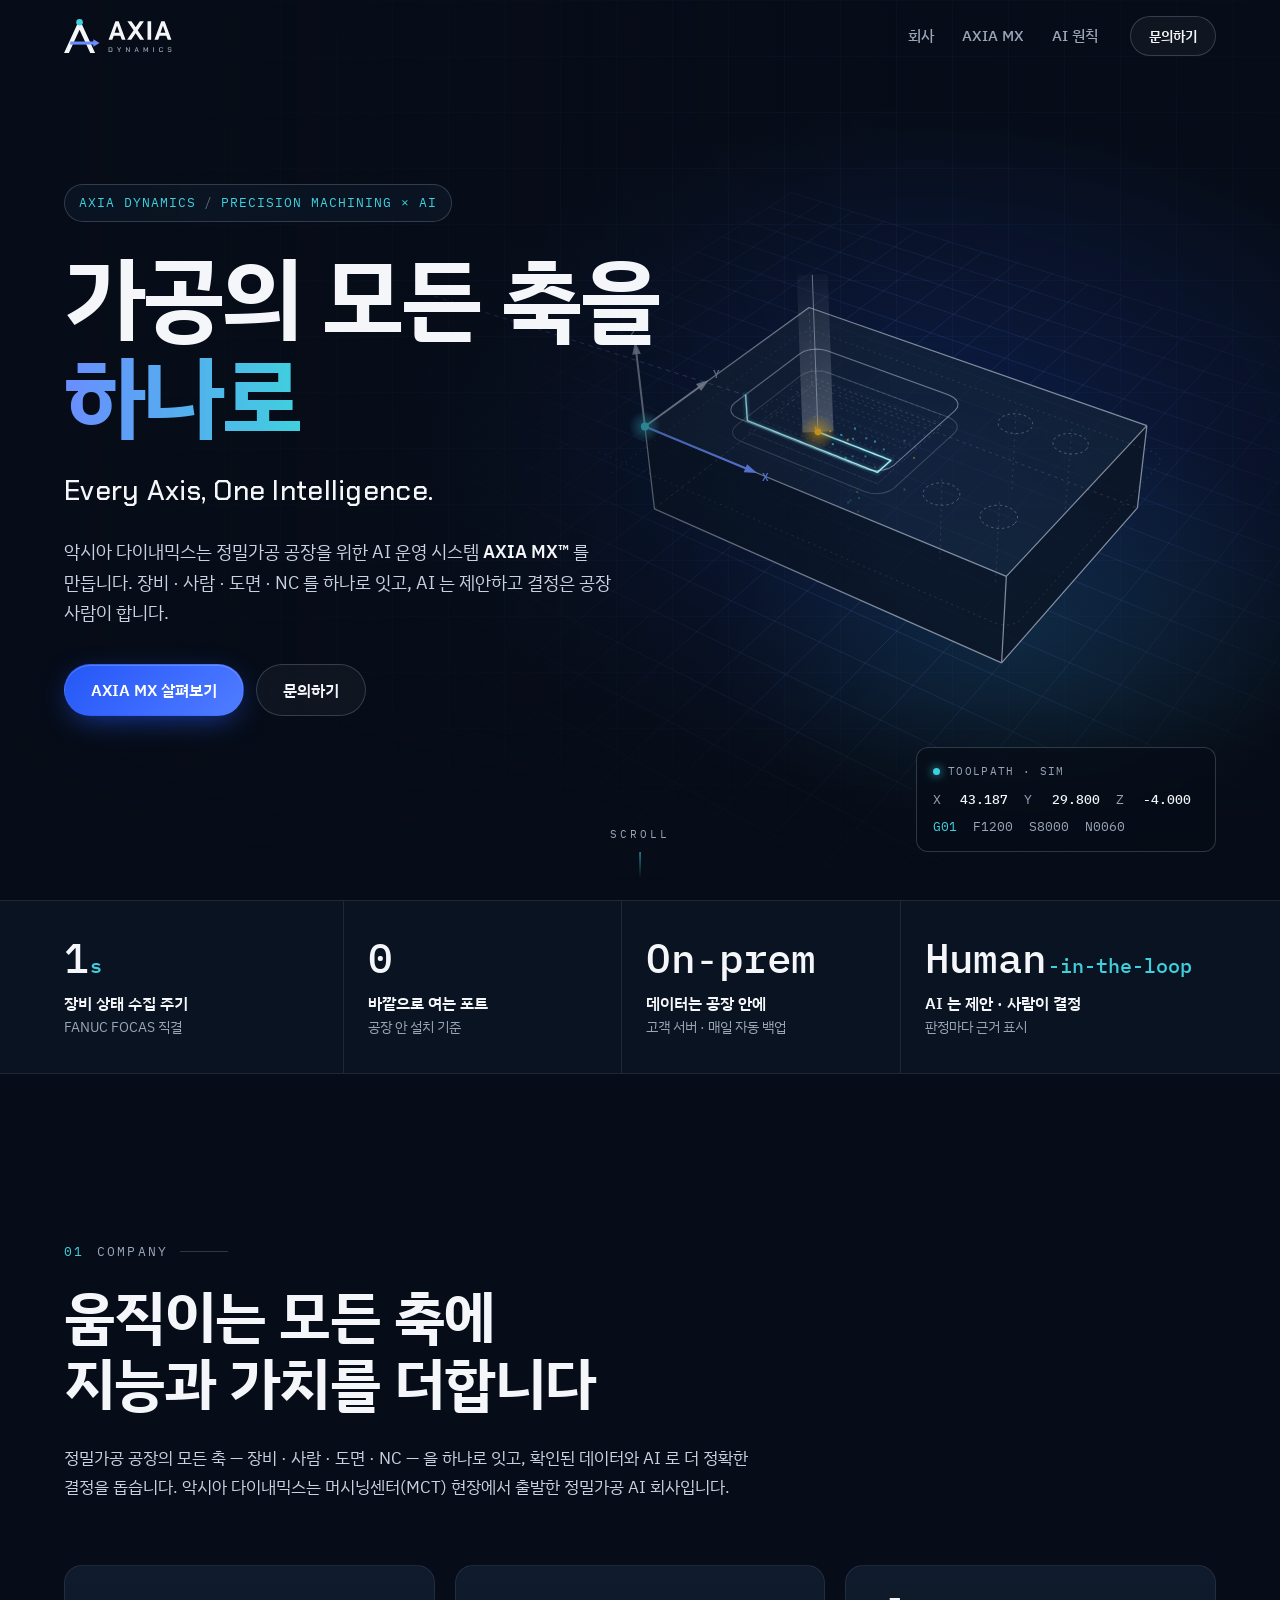
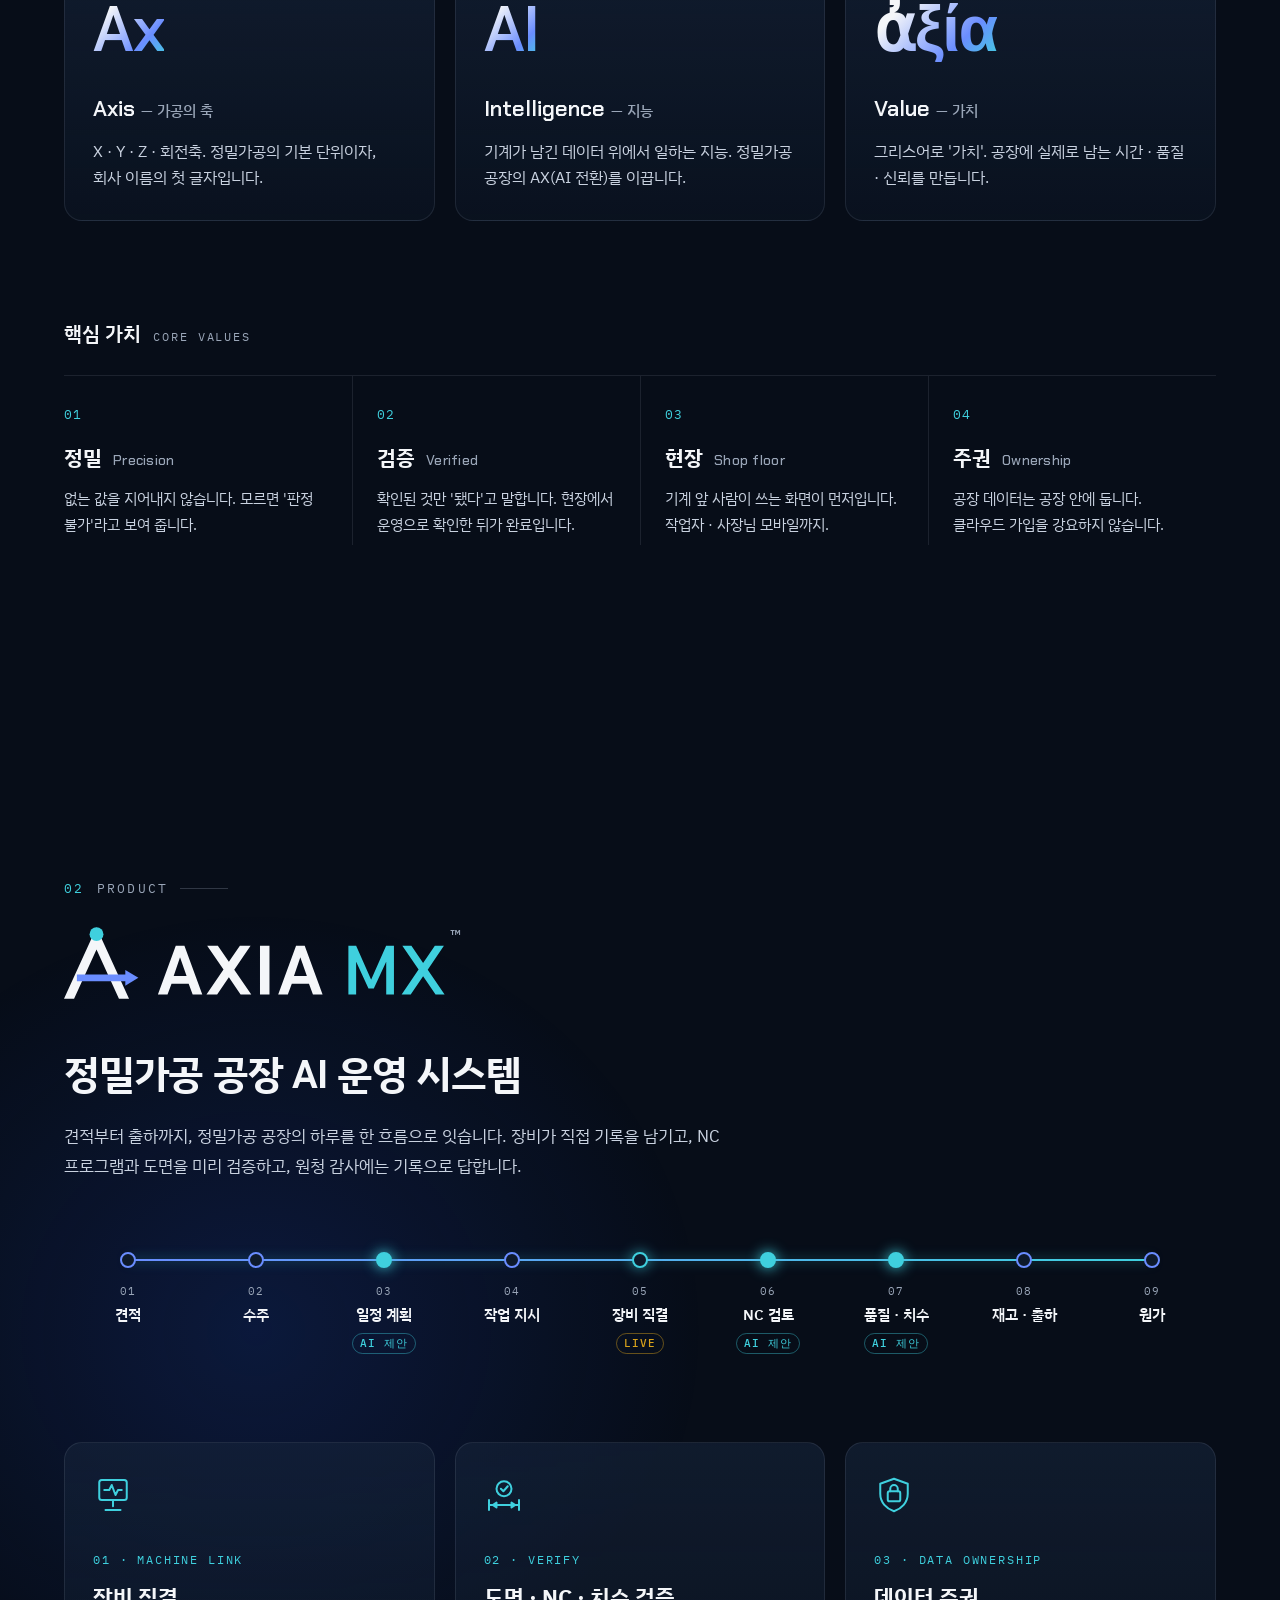
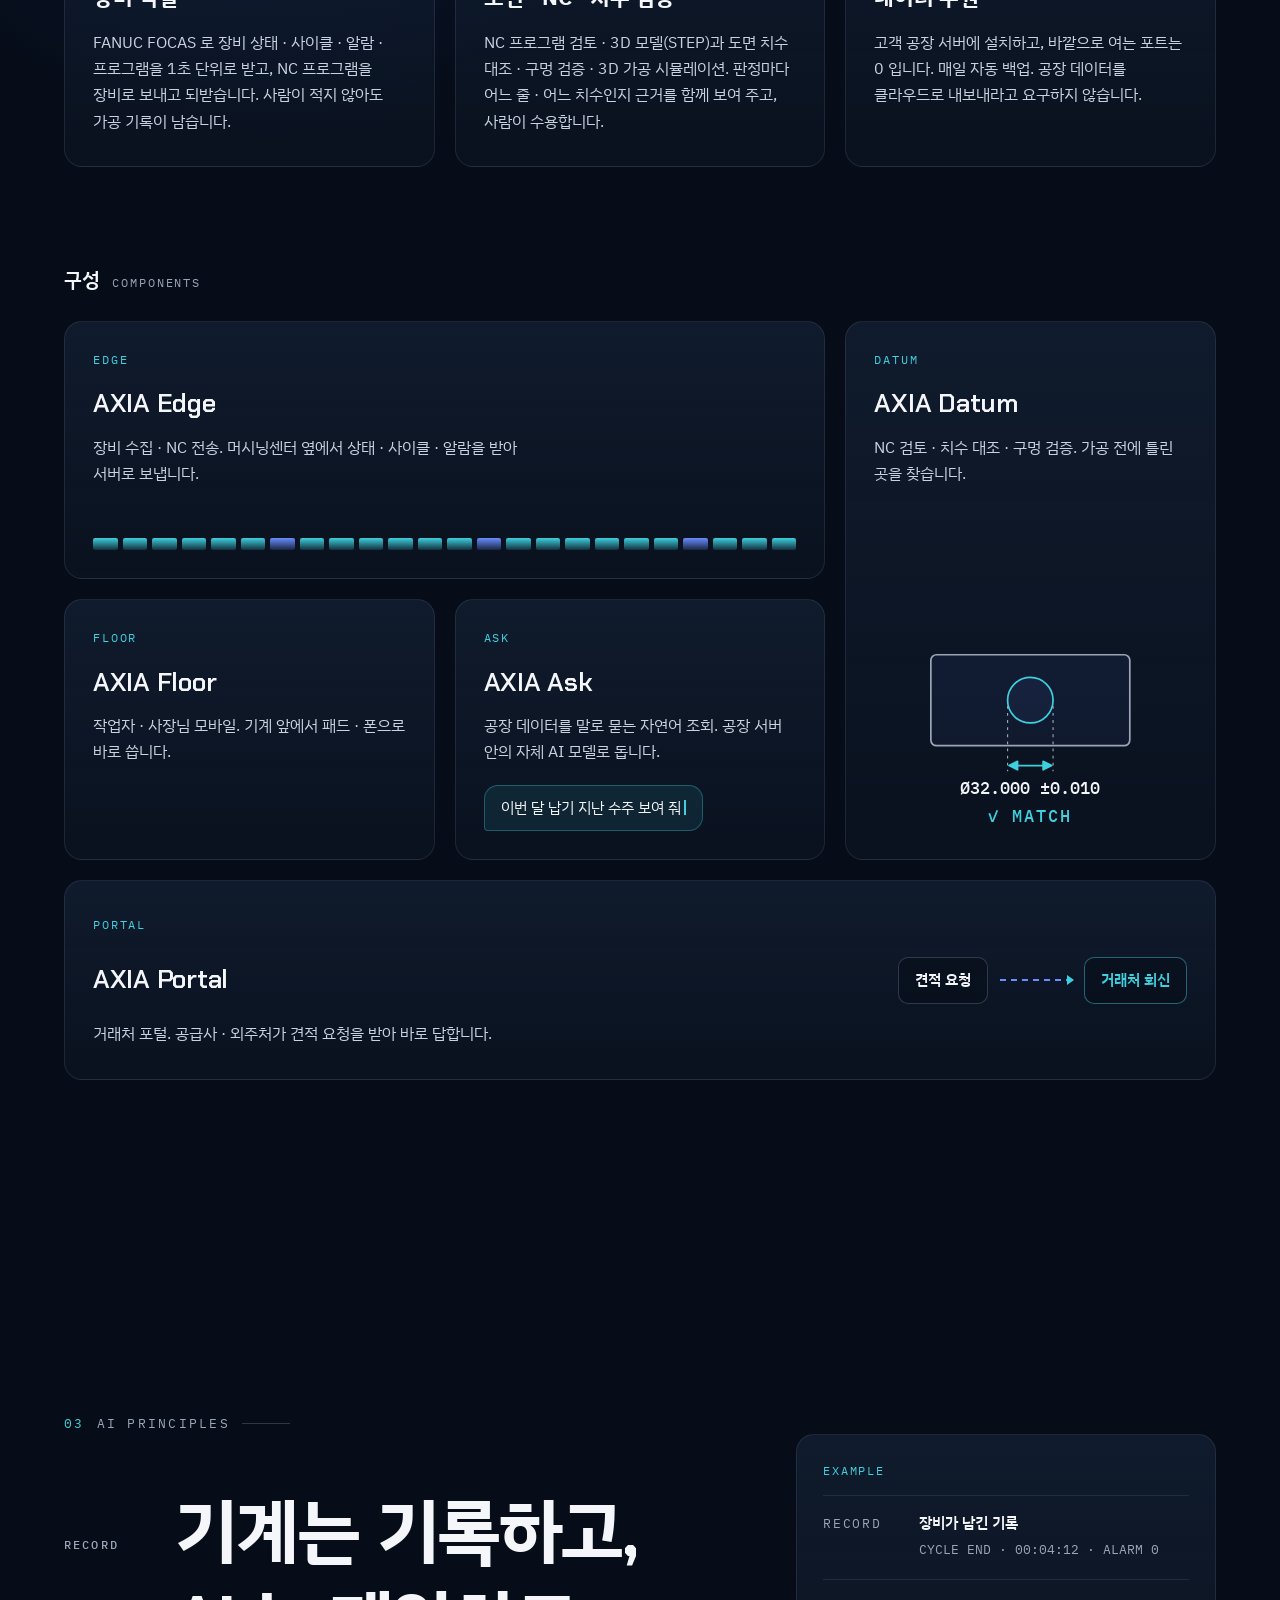
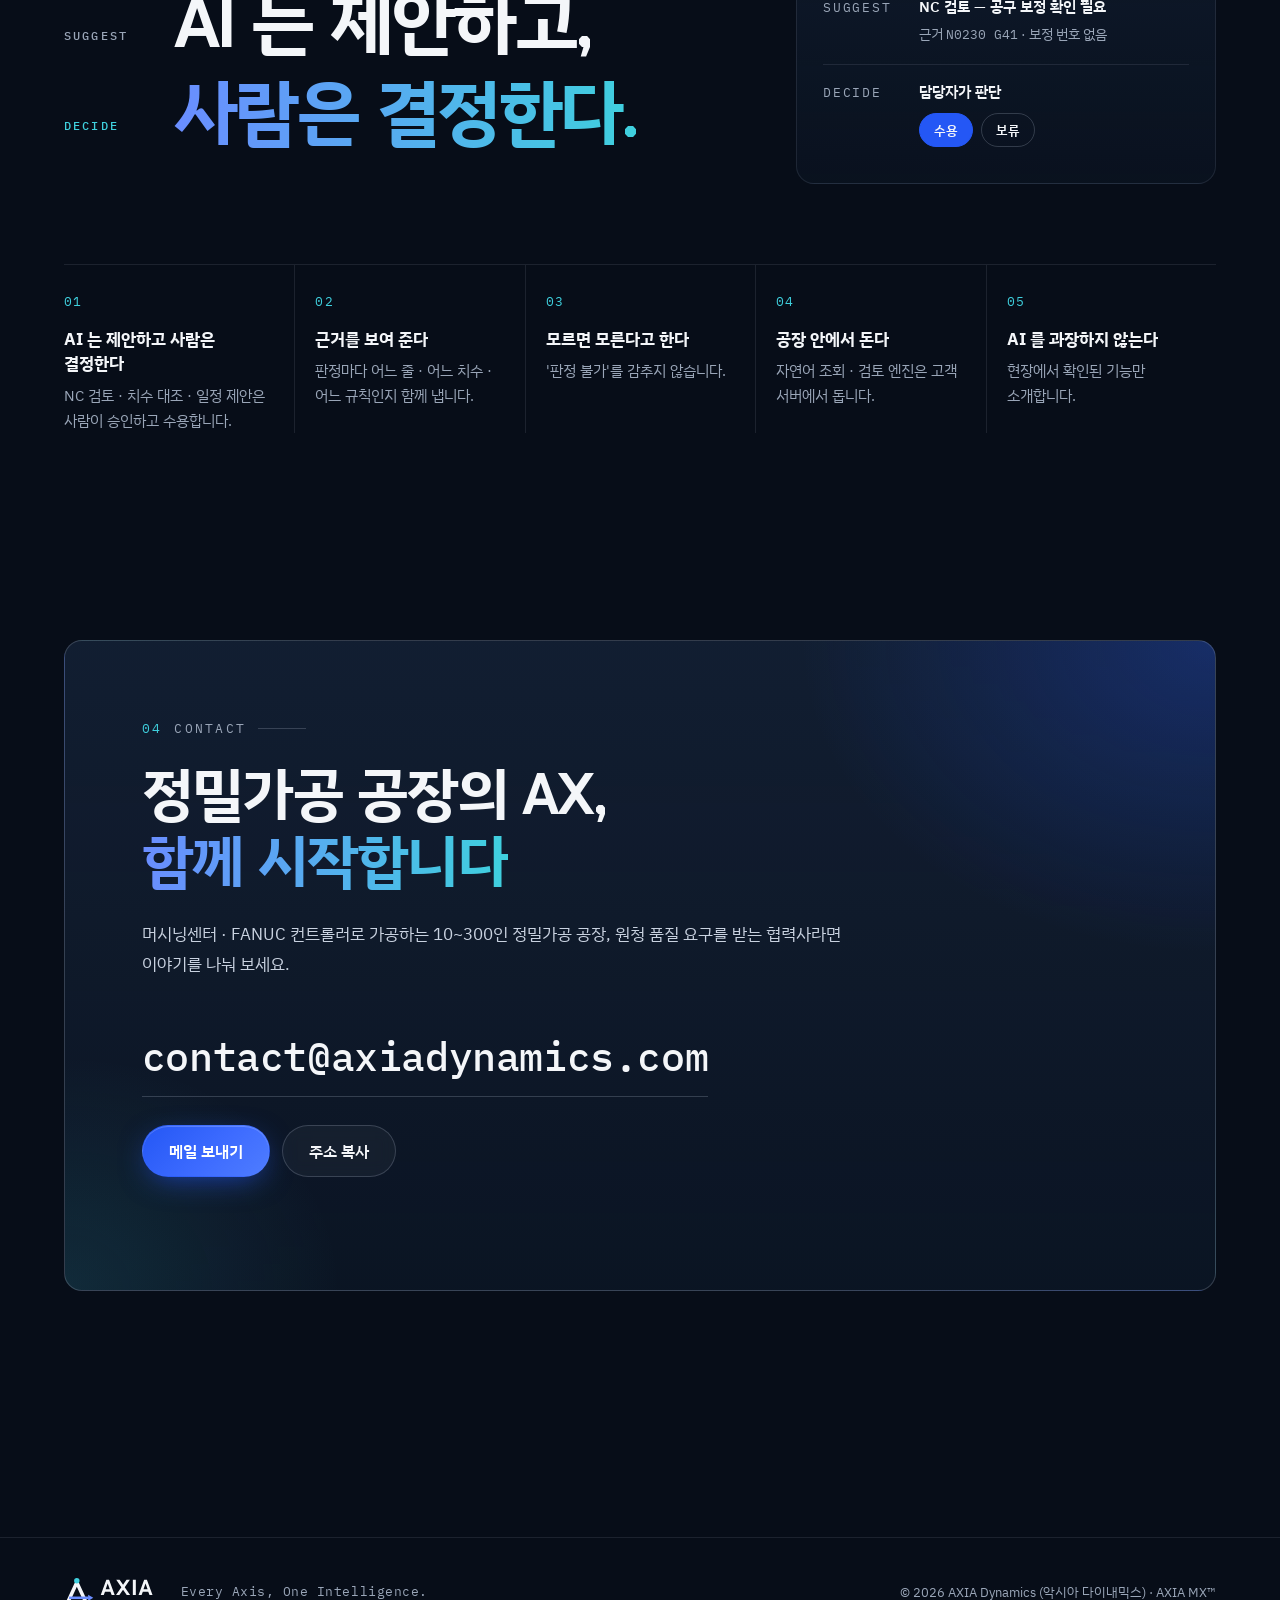
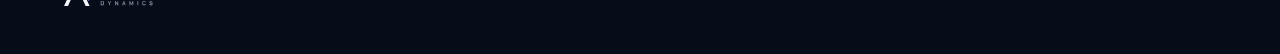
==== index.html @ 69d3de2f "feat: AXIA Dynamics 회사 홈페이지 한 장 — 회사 · AXIA MX 소개 - 첫 화면: 3D 공작물 위 공구 경로 시뮬레이션 캔버스 + 좌표 HUD (의존성 없음)" ====
<!doctype html>
<html lang="ko">
<head>
  <meta charset="utf-8">
  <meta name="viewport" content="width=device-width, initial-scale=1, viewport-fit=cover">
  <script>document.documentElement.classList.add("js")</script>
  <title>악시아 다이내믹스 AXIA Dynamics — 정밀가공 공장 AI 운영 시스템 AXIA MX</title>
  <meta name="description" content="악시아 다이내믹스는 정밀가공 공장을 위한 AI 운영 시스템 AXIA MX 를 만듭니다. 장비에 직접 붙어 가공 기록을 남기고, NC 프로그램과 도면 치수를 미리 검증하고, 견적부터 출하까지 한 흐름으로 잇습니다.">
  <meta name="theme-color" content="#070D18">
  <meta name="color-scheme" content="dark">
  <link rel="canonical" href="https://axiadynamics.com/">

  <meta property="og:type" content="website">
  <meta property="og:site_name" content="AXIA Dynamics">
  <meta property="og:locale" content="ko_KR">
  <meta property="og:url" content="https://axiadynamics.com/">
  <meta property="og:title" content="악시아 다이내믹스 AXIA Dynamics — Every Axis, One Intelligence.">
  <meta property="og:description" content="정밀가공 공장의 장비 · 사람 · 도면 · NC 를 하나로 잇는 AI 운영 시스템 AXIA MX">
  <meta property="og:image" content="https://axiadynamics.com/og.png">
  <meta property="og:image:width" content="1200">
  <meta property="og:image:height" content="630">
  <meta property="og:image:alt" content="AXIA Dynamics — Every Axis, One Intelligence.">
  <meta name="twitter:card" content="summary_large_image">

  <link rel="icon" href="favicon.ico" sizes="any">
  <link rel="icon" href="assets/icon.svg" type="image/svg+xml">
  <link rel="apple-touch-icon" href="apple-touch-icon.png">

  <link rel="preconnect" href="https://fonts.googleapis.com">
  <link rel="preconnect" href="https://fonts.gstatic.com" crossorigin>
  <link rel="stylesheet" href="https://fonts.googleapis.com/css2?family=Chakra+Petch:wght@500;600;700&family=IBM+Plex+Mono:wght@400;500&family=IBM+Plex+Sans+KR:wght@400;500;600;700&display=swap">
  <link rel="stylesheet" href="assets/site.css">

  <!-- 문의 메일을 바꿀 때: contact@axiadynamics.com 다섯 군데를 모두 바꾼다 (README 참고) -->
  <script type="application/ld+json">
  {
    "@context": "https://schema.org",
    "@type": "Organization",
    "name": "AXIA Dynamics",
    "alternateName": "악시아 다이내믹스",
    "url": "https://axiadynamics.com/",
    "logo": "https://axiadynamics.com/assets/icon-512.png",
    "email": "contact@axiadynamics.com",
    "slogan": "Every Axis, One Intelligence.",
    "description": "정밀가공 공장을 위한 AI 운영 시스템 AXIA MX 를 만드는 회사"
  }
  </script>
</head>
<body>
  <a class="skip" href="#main">본문 바로가기</a>

  <header class="nav" id="top">
    <div class="wrap nav-inner">
      <a class="brand" href="#top" aria-label="AXIA Dynamics 처음으로">
        <img src="assets/logo/axia-dynamics-horizontal-color-on-dark.svg" alt="AXIA Dynamics" width="120" height="38">
      </a>
      <nav class="nav-links" aria-label="주요 메뉴">
        <a href="#company">회사</a>
        <a href="#product">AXIA MX</a>
        <a href="#principles">AI 원칙</a>
      </nav>
      <a class="btn btn-sm btn-ghost" href="#contact">문의하기</a>
    </div>
  </header>

  <main id="main">
    <!-- 첫 화면 -->
    <section class="hero" aria-labelledby="hero-title">
      <canvas id="hero-canvas" aria-hidden="true"></canvas>
      <div class="hero-scrim" aria-hidden="true"></div>
      <div class="wrap hero-inner">
        <p class="eyebrow mono reveal">AXIA DYNAMICS <span class="dim">/</span> PRECISION MACHINING × AI</p>
        <h1 id="hero-title" class="hero-title reveal" style="--d:1">가공의 모든 축을<br><span class="grad">하나로</span></h1>
        <p class="hero-en reveal" style="--d:2">Every Axis, One Intelligence.</p>
        <p class="hero-lead reveal" style="--d:3">악시아 다이내믹스는 정밀가공 공장을 위한 AI 운영 시스템 <strong>AXIA&nbsp;MX™</strong> 를 만듭니다. 장비 · 사람 · 도면 · NC 를 하나로 잇고, AI 는 제안하고 결정은 공장 사람이 합니다.</p>
        <div class="hero-cta reveal" style="--d:4">
          <a class="btn btn-primary" href="#product">AXIA MX 살펴보기</a>
          <a class="btn btn-ghost" href="#contact">문의하기</a>
        </div>
      </div>
      <div class="hud mono" aria-hidden="true">
        <div class="hud-head"><span class="hud-dot"></span>TOOLPATH · SIM</div>
        <div class="hud-row"><span>X</span><b id="hud-x">0.000</b><span>Y</span><b id="hud-y">0.000</b><span>Z</span><b id="hud-z">0.000</b></div>
        <div class="hud-row hud-sub"><span id="hud-g">G00</span><span id="hud-f">F —</span><span>S8000</span><span id="hud-n">N0010</span></div>
      </div>
      <a class="scroll-cue mono" href="#facts" aria-label="아래로">SCROLL</a>
    </section>

    <!-- 사실 띠 -->
    <section class="facts" id="facts" aria-label="AXIA MX 설계 원칙 요약">
      <div class="wrap facts-grid">
        <div class="fact reveal"><p class="fact-num mono">1<small>s</small></p><p class="fact-title">장비 상태 수집 주기</p><p class="fact-sub">FANUC FOCAS 직결</p></div>
        <div class="fact reveal" style="--d:1"><p class="fact-num mono">0</p><p class="fact-title">바깥으로 여는 포트</p><p class="fact-sub">공장 안 설치 기준</p></div>
        <div class="fact reveal" style="--d:2"><p class="fact-num mono">On&#8209;prem</p><p class="fact-title">데이터는 공장 안에</p><p class="fact-sub">고객 서버 · 매일 자동 백업</p></div>
        <div class="fact reveal" style="--d:3"><p class="fact-num mono">Human<small>-in-the-loop</small></p><p class="fact-title">AI 는 제안 · 사람이 결정</p><p class="fact-sub">판정마다 근거 표시</p></div>
      </div>
    </section>

    <!-- 회사 -->
    <section class="section" id="company" aria-labelledby="company-title">
      <div class="wrap">
        <p class="kicker mono reveal"><span>01</span> COMPANY</p>
        <h2 id="company-title" class="h2 reveal" style="--d:1">움직이는 모든 축에<br>지능과 가치를 더합니다</h2>
        <p class="lead reveal" style="--d:2">정밀가공 공장의 모든 축 — 장비 · 사람 · 도면 · NC — 을 하나로 잇고, 확인된 데이터와 AI 로 더 정확한 결정을 돕습니다. 악시아 다이내믹스는 머시닝센터(MCT) 현장에서 출발한 정밀가공 AI 회사입니다.</p>

        <div class="name-grid">
          <article class="card name reveal">
            <p class="glyph">Ax</p>
            <h3>Axis <span>— 가공의 축</span></h3>
            <p>X · Y · Z · 회전축. 정밀가공의 기본 단위이자, 회사 이름의 첫 글자입니다.</p>
          </article>
          <article class="card name reveal" style="--d:1">
            <p class="glyph">AI</p>
            <h3>Intelligence <span>— 지능</span></h3>
            <p>기계가 남긴 데이터 위에서 일하는 지능. 정밀가공 공장의 AX(AI 전환)를 이끕니다.</p>
          </article>
          <article class="card name reveal" style="--d:2">
            <p class="glyph" lang="el">ἀξία</p>
            <h3>Value <span>— 가치</span></h3>
            <p>그리스어로 '가치'. 공장에 실제로 남는 시간 · 품질 · 신뢰를 만듭니다.</p>
          </article>
        </div>

        <h3 class="sub-title reveal">핵심 가치 <span class="mono">CORE VALUES</span></h3>
        <div class="values">
          <article class="value reveal"><p class="mono idx">01</p><h4>정밀 <span>Precision</span></h4><p>없는 값을 지어내지 않습니다. 모르면 '판정 불가'라고 보여 줍니다.</p></article>
          <article class="value reveal" style="--d:1"><p class="mono idx">02</p><h4>검증 <span>Verified</span></h4><p>확인된 것만 '됐다'고 말합니다. 현장에서 운영으로 확인한 뒤가 완료입니다.</p></article>
          <article class="value reveal" style="--d:2"><p class="mono idx">03</p><h4>현장 <span>Shop floor</span></h4><p>기계 앞 사람이 쓰는 화면이 먼저입니다. 작업자 · 사장님 모바일까지.</p></article>
          <article class="value reveal" style="--d:3"><p class="mono idx">04</p><h4>주권 <span>Ownership</span></h4><p>공장 데이터는 공장 안에 둡니다. 클라우드 가입을 강요하지 않습니다.</p></article>
        </div>
      </div>
    </section>

    <!-- 제품 -->
    <section class="section section-product" id="product" aria-labelledby="product-title">
      <div class="wrap">
        <p class="kicker mono reveal"><span>02</span> PRODUCT</p>
        <h2 id="product-title" class="product-logo reveal" style="--d:1">
          <img src="assets/logo/axia-mx-horizontal-color-on-dark.svg" alt="AXIA MX" width="300" height="56"><span class="tm">™</span>
        </h2>
        <p class="product-en mono reveal" style="--d:2">AI Machining eXecution</p>
        <p class="h2 h2-sm reveal" style="--d:2">정밀가공 공장 AI 운영 시스템</p>
        <p class="lead reveal" style="--d:3">견적부터 출하까지, 정밀가공 공장의 하루를 한 흐름으로 잇습니다. 장비가 직접 기록을 남기고, NC 프로그램과 도면을 미리 검증하고, 원청 감사에는 기록으로 답합니다.</p>

        <ol class="flow reveal" aria-label="AXIA MX 가 잇는 업무 흐름">
          <li style="--i:0"><span class="node"></span><span class="mono">01</span>견적</li>
          <li style="--i:1"><span class="node"></span><span class="mono">02</span>수주</li>
          <li style="--i:2"><span class="node ai"></span><span class="mono">03</span>일정 계획<em>AI 제안</em></li>
          <li style="--i:3"><span class="node"></span><span class="mono">04</span>작업 지시</li>
          <li style="--i:4"><span class="node live"></span><span class="mono">05</span>장비 직결<em class="live">LIVE</em></li>
          <li style="--i:5"><span class="node ai"></span><span class="mono">06</span>NC 검토<em>AI 제안</em></li>
          <li style="--i:6"><span class="node ai"></span><span class="mono">07</span>품질 · 치수<em>AI 제안</em></li>
          <li style="--i:7"><span class="node"></span><span class="mono">08</span>재고 · 출하</li>
          <li style="--i:8"><span class="node"></span><span class="mono">09</span>원가</li>
        </ol>

        <div class="diff">
          <article class="card diff-card reveal">
            <svg class="icon" viewBox="0 0 32 32" aria-hidden="true"><rect x="5" y="4" width="22" height="16" rx="2"/><path d="M16 20v5M10 28h12M9 12h4l2-4 3 8 2-4h3"/></svg>
            <p class="mono tag">01 · MACHINE LINK</p>
            <h3>장비 직결</h3>
            <p>FANUC FOCAS 로 장비 상태 · 사이클 · 알람 · 프로그램을 1초 단위로 받고, NC 프로그램을 장비로 보내고 되받습니다. 사람이 적지 않아도 가공 기록이 남습니다.</p>
          </article>
          <article class="card diff-card reveal" style="--d:1">
            <svg class="icon" viewBox="0 0 32 32" aria-hidden="true"><path d="M4 24h24M4 20v8M28 20v8"/><path d="M7 24l3-2v4zM25 24l-3-2v4z"/><circle cx="16" cy="11" r="6"/><path d="M13.5 11l2 2 3.5-4"/></svg>
            <p class="mono tag">02 · VERIFY</p>
            <h3>도면 · NC · 치수 검증</h3>
            <p>NC 프로그램 검토 · 3D 모델(STEP)과 도면 치수 대조 · 구멍 검증 · 3D 가공 시뮬레이션. 판정마다 어느 줄 · 어느 치수인지 근거를 함께 보여 주고, 사람이 수용합니다.</p>
          </article>
          <article class="card diff-card reveal" style="--d:2">
            <svg class="icon" viewBox="0 0 32 32" aria-hidden="true"><path d="M16 3l11 4v8c0 7-5 12-11 14C10 27 5 22 5 15V7z"/><rect x="11" y="13" width="10" height="8" rx="1.5"/><path d="M13 13v-2a3 3 0 0 1 6 0v2"/></svg>
            <p class="mono tag">03 · DATA OWNERSHIP</p>
            <h3>데이터 주권</h3>
            <p>고객 공장 서버에 설치하고, 바깥으로 여는 포트는 0 입니다. 매일 자동 백업. 공장 데이터를 클라우드로 내보내라고 요구하지 않습니다.</p>
          </article>
        </div>

        <h3 class="sub-title reveal">구성 <span class="mono">COMPONENTS</span></h3>
        <div class="bento">
          <article class="card tile tile-edge reveal">
            <p class="mono tag">EDGE</p>
            <h4>AXIA Edge</h4>
            <p>장비 수집 · NC 전송. 머시닝센터 옆에서 상태 · 사이클 · 알람을 받아 서버로 보냅니다.</p>
            <div class="signal" aria-hidden="true"><i></i><i></i><i></i><i></i><i></i><i></i><i></i><i></i><i></i><i></i><i></i><i></i><i></i><i></i><i></i><i></i><i></i><i></i><i></i><i></i><i></i><i></i><i></i><i></i></div>
          </article>
          <article class="card tile tile-datum reveal" style="--d:1">
            <p class="mono tag">DATUM</p>
            <h4>AXIA Datum</h4>
            <p>NC 검토 · 치수 대조 · 구멍 검증. 가공 전에 틀린 곳을 찾습니다.</p>
            <svg class="dim-art" viewBox="0 0 220 140" aria-hidden="true">
              <rect x="40" y="16" width="140" height="64" rx="4"/>
              <circle cx="110" cy="48" r="16"/>
              <path class="ext" d="M94 52v46M126 52v46"/>
              <path class="dl" d="M95 94h30M95 94l6-3v6zM125 94l-6-3v6z"/>
              <text x="110" y="114" text-anchor="middle">Ø32.000 ±0.010</text>
              <text class="ok" x="110" y="134" text-anchor="middle">✓ MATCH</text>
            </svg>
          </article>
          <article class="card tile reveal" style="--d:2">
            <p class="mono tag">FLOOR</p>
            <h4>AXIA Floor</h4>
            <p>작업자 · 사장님 모바일. 기계 앞에서 패드 · 폰으로 바로 씁니다.</p>
          </article>
          <article class="card tile tile-ask reveal" style="--d:3">
            <p class="mono tag">ASK</p>
            <h4>AXIA Ask</h4>
            <p>공장 데이터를 말로 묻는 자연어 조회. 공장 서버 안의 자체 AI 모델로 돕니다.</p>
            <p class="bubble">이번 달 납기 지난 수주 보여 줘<span class="caret"></span></p>
          </article>
          <article class="card tile tile-portal reveal" style="--d:4">
            <p class="mono tag">PORTAL</p>
            <h4>AXIA Portal</h4>
            <p>거래처 포털. 공급사 · 외주처가 견적 요청을 받아 바로 답합니다.</p>
            <div class="chips" aria-hidden="true"><span>견적 요청</span><i></i><span>거래처 회신</span></div>
          </article>
        </div>
      </div>
    </section>

    <!-- AI 원칙 -->
    <section class="section" id="principles" aria-labelledby="principles-title">
      <div class="wrap">
        <p class="kicker mono reveal"><span>03</span> AI PRINCIPLES</p>
        <div class="principle-head">
        <h2 id="principles-title" class="statement">
          <span class="reveal"><em class="mono">RECORD</em>기계는 기록하고,</span>
          <span class="reveal" style="--d:1"><em class="mono">SUGGEST</em>AI 는 제안하고,</span>
          <span class="reveal" style="--d:2"><em class="mono">DECIDE</em><b class="grad">사람은 결정한다.</b></span>
        </h2>
        <aside class="card decision reveal" style="--d:3" aria-label="사람이 결정하는 흐름 예시">
          <p class="mono tag">EXAMPLE</p>
          <div class="d-row"><span class="mono d-k">RECORD</span><p><b>장비가 남긴 기록</b><span class="mono">CYCLE END · 00:04:12 · ALARM 0</span></p></div>
          <div class="d-row"><span class="mono d-k ai">SUGGEST</span><p><b>NC 검토 — 공구 보정 확인 필요</b><span class="d-note">근거 <i class="mono">N0230 G41</i> · 보정 번호 없음</span></p></div>
          <div class="d-row"><span class="mono d-k">DECIDE</span><p><b>담당자가 판단</b><span class="d-btns"><i>수용</i><i>보류</i></span></p></div>
        </aside>
        </div>
        <ol class="principles">
          <li class="reveal"><span class="mono">01</span><div><h4>AI 는 제안하고 사람은 결정한다</h4><p>NC 검토 · 치수 대조 · 일정 제안은 사람이 승인하고 수용합니다.</p></div></li>
          <li class="reveal" style="--d:1"><span class="mono">02</span><div><h4>근거를 보여 준다</h4><p>판정마다 어느 줄 · 어느 치수 · 어느 규칙인지 함께 냅니다.</p></div></li>
          <li class="reveal" style="--d:2"><span class="mono">03</span><div><h4>모르면 모른다고 한다</h4><p>'판정 불가'를 감추지 않습니다.</p></div></li>
          <li class="reveal" style="--d:3"><span class="mono">04</span><div><h4>공장 안에서 돈다</h4><p>자연어 조회 · 검토 엔진은 고객 서버에서 돕니다.</p></div></li>
          <li class="reveal" style="--d:4"><span class="mono">05</span><div><h4>AI 를 과장하지 않는다</h4><p>현장에서 확인된 기능만 소개합니다.</p></div></li>
        </ol>
      </div>
    </section>

    <!-- 문의 -->
    <section class="section section-contact" id="contact" aria-labelledby="contact-title">
      <div class="wrap">
        <div class="card contact reveal">
          <p class="kicker mono"><span>04</span> CONTACT</p>
          <h2 id="contact-title" class="h2">정밀가공 공장의 AX,<br><span class="grad">함께 시작합니다</span></h2>
          <p class="lead">머시닝센터 · FANUC 컨트롤러로 가공하는 10~300인 정밀가공 공장, 원청 품질 요구를 받는 협력사라면 이야기를 나눠 보세요.</p>
          <div class="mail">
            <a class="mail-addr mono" href="mailto:contact@axiadynamics.com">contact@axiadynamics.com</a>
            <div class="mail-actions">
              <a class="btn btn-primary" href="mailto:contact@axiadynamics.com?subject=AXIA%20MX%20%EB%AC%B8%EC%9D%98">메일 보내기</a>
              <button class="btn btn-ghost" type="button" id="copy-mail" data-mail="contact@axiadynamics.com">주소 복사</button>
            </div>
            <p class="copy-msg" id="copy-msg" role="status" aria-live="polite"></p>
          </div>
        </div>
      </div>
    </section>
  </main>

  <footer class="footer">
    <div class="wrap footer-inner">
      <img src="assets/logo/axia-dynamics-horizontal-color-on-dark.svg" alt="AXIA Dynamics" width="104" height="33">
      <p class="mono slogan">Every Axis, One Intelligence.</p>
      <p class="legal">© 2026 AXIA Dynamics (악시아 다이내믹스) · AXIA MX™</p>
    </div>
  </footer>

  <script src="assets/hero.js" defer></script>
  <script src="assets/site.js" defer></script>
</body>
</html>
---- assets/site.css ----
/* AXIA Dynamics 홈페이지 — 색 · 서체 값 = CI v1 axia-tokens.css (on-dark) */
:root {
  --ink: #0e1a2b;
  --ink-deep: #070d18;
  --surface: #16243a;
  --fg: #f4f6f9;
  --fg-body: #c9d2e0;
  --fg-sub: #9aa6b8;
  --line: rgba(154, 166, 184, 0.14);
  --line-strong: rgba(154, 166, 184, 0.28);
  --blue: #6a8dff;
  --blue-core: #2457f5;
  --cyan: #3fd0de;
  --gold: #d9a21b;

  --font-display: "Chakra Petch", "IBM Plex Sans KR", "Pretendard", "Malgun Gothic", sans-serif;
  --font-sans: "IBM Plex Sans KR", "Pretendard", "Malgun Gothic", sans-serif;
  --font-mono: "IBM Plex Mono", "Consolas", monospace;

  --wrap: 1200px;
  --gutter: 24px;
  --radius: 18px;
  --ease: cubic-bezier(0.22, 1, 0.36, 1);
}

*,
*::before,
*::after { box-sizing: border-box; }

html { scroll-behavior: smooth; -webkit-text-size-adjust: 100%; }

body {
  margin: 0;
  background: var(--ink-deep);
  color: var(--fg-body);
  font-family: var(--font-sans);
  font-size: 17px;
  line-height: 1.7;
  word-break: keep-all;
  overflow-wrap: break-word;
  -webkit-font-smoothing: antialiased;
  overflow-x: hidden;
}

/* 설계도 격자 — 화면 가운데에서 흐려진다 */
body::before {
  content: "";
  position: fixed;
  inset: 0;
  z-index: -1;
  pointer-events: none;
  background-image:
    linear-gradient(rgba(106, 141, 255, 0.055) 1px, transparent 1px),
    linear-gradient(90deg, rgba(106, 141, 255, 0.055) 1px, transparent 1px);
  background-size: 56px 56px;
  -webkit-mask-image: radial-gradient(ellipse 80% 70% at 50% 40%, #000 30%, transparent 100%);
  mask-image: radial-gradient(ellipse 80% 70% at 50% 40%, #000 30%, transparent 100%);
}

img { max-width: 100%; display: block; }
a { color: inherit; }
h1, h2, h3, h4, p { margin: 0; }
.mono { font-family: var(--font-mono); }
.dim { color: var(--fg-sub); opacity: 0.6; }
.grad {
  background: linear-gradient(90deg, var(--blue) 0%, var(--cyan) 100%);
  -webkit-background-clip: text;
  background-clip: text;
  color: transparent;
}

.wrap { max-width: var(--wrap); margin: 0 auto; padding: 0 var(--gutter); }

.skip {
  position: absolute;
  left: 16px;
  top: -60px;
  z-index: 100;
  padding: 10px 16px;
  border-radius: 10px;
  background: var(--fg);
  color: var(--ink);
  font-weight: 600;
  text-decoration: none;
}
.skip:focus { top: 16px; }

:focus-visible { outline: 2px solid var(--cyan); outline-offset: 3px; border-radius: 6px; }

/* ── 단추 ── */
.btn {
  display: inline-flex;
  align-items: center;
  justify-content: center;
  gap: 8px;
  height: 52px;
  padding: 0 26px;
  border-radius: 999px;
  border: 1px solid transparent;
  font: 600 16px/1 var(--font-sans);
  text-decoration: none;
  cursor: pointer;
  transition: transform 0.25s var(--ease), background 0.25s, border-color 0.25s, box-shadow 0.25s;
}
.btn:hover { transform: translateY(-2px); }
.btn-primary {
  background: linear-gradient(135deg, var(--blue-core), #3d6bff 55%, #4f7dff);
  color: #fff;
  box-shadow: 0 8px 30px -8px rgba(36, 87, 245, 0.7), inset 0 1px 0 rgba(255, 255, 255, 0.2);
}
.btn-primary:hover { box-shadow: 0 12px 40px -8px rgba(36, 87, 245, 0.9), inset 0 1px 0 rgba(255, 255, 255, 0.25); }
.btn-ghost {
  background: rgba(244, 246, 249, 0.04);
  border-color: var(--line-strong);
  color: var(--fg);
  backdrop-filter: blur(8px);
  -webkit-backdrop-filter: blur(8px);
}
.btn-ghost:hover { border-color: var(--blue); background: rgba(106, 141, 255, 0.1); }
.btn-sm { height: 40px; padding: 0 18px; font-size: 14px; }

/* ── 상단 바 ── */
.nav {
  position: fixed;
  inset: 0 0 auto;
  z-index: 50;
  transition: background 0.3s, border-color 0.3s, backdrop-filter 0.3s;
  border-bottom: 1px solid transparent;
}
.nav.scrolled {
  background: rgba(7, 13, 24, 0.72);
  border-bottom-color: var(--line);
  backdrop-filter: blur(14px) saturate(140%);
  -webkit-backdrop-filter: blur(14px) saturate(140%);
}
.nav-inner { display: flex; align-items: center; gap: 32px; height: 72px; }
.brand img { height: 34px; width: auto; }
.nav-links { display: flex; gap: 28px; margin-left: auto; }
.nav-links a {
  position: relative;
  color: var(--fg-sub);
  font-size: 15px;
  font-weight: 500;
  text-decoration: none;
  transition: color 0.2s;
}
.nav-links a::after {
  content: "";
  position: absolute;
  left: 0;
  right: 0;
  bottom: -6px;
  height: 2px;
  border-radius: 2px;
  background: var(--cyan);
  transform: scaleX(0);
  transition: transform 0.3s var(--ease);
}
.nav-links a:hover,
.nav-links a.active { color: var(--fg); }
.nav-links a.active::after { transform: scaleX(1); }

/* ── 첫 화면 ── */
.hero {
  position: relative;
  min-height: 100vh;
  min-height: 100svh;
  display: flex;
  align-items: center;
  overflow: hidden;
  isolation: isolate;
  background:
    radial-gradient(ellipse 60% 55% at 72% 50%, rgba(36, 87, 245, 0.22), transparent 70%),
    radial-gradient(ellipse 35% 35% at 80% 70%, rgba(63, 208, 222, 0.12), transparent 70%);
}
#hero-canvas { position: absolute; inset: 0; width: 100%; height: 100%; z-index: -2; }
.hero-scrim {
  position: absolute;
  inset: 0;
  z-index: -1;
  background: linear-gradient(90deg, rgba(7, 13, 24, 0.92) 0%, rgba(7, 13, 24, 0.55) 42%, transparent 70%),
    linear-gradient(0deg, var(--ink-deep) 0%, transparent 22%);
  pointer-events: none;
}
.hero-inner { width: 100%; padding-top: 120px; padding-bottom: 120px; }
.eyebrow {
  display: inline-flex;
  align-items: center;
  gap: 8px;
  padding: 7px 14px;
  border: 1px solid var(--line-strong);
  border-radius: 999px;
  background: rgba(14, 26, 43, 0.6);
  color: var(--cyan);
  font-size: 12.5px;
  letter-spacing: 0.08em;
}
.hero-title {
  margin-top: 28px;
  font-family: var(--font-display);
  font-weight: 700;
  font-size: clamp(44px, 7.2vw, 96px);
  line-height: 1.08;
  letter-spacing: -0.035em;
  color: var(--fg);
}
.hero-en {
  margin-top: 18px;
  font-family: var(--font-display);
  font-weight: 500;
  font-size: clamp(20px, 2.2vw, 28px);
  letter-spacing: 0.01em;
  color: var(--fg);
  opacity: 0.88;
}
.hero-lead { margin-top: 22px; max-width: 560px; font-size: clamp(16px, 1.4vw, 18px); color: var(--fg-body); }
.hero-lead strong { color: var(--fg); font-weight: 600; white-space: nowrap; }
.hero-cta { display: flex; flex-wrap: wrap; gap: 12px; margin-top: 36px; }

.hud {
  position: absolute;
  right: max(var(--gutter), calc((100vw - var(--wrap)) / 2 + var(--gutter)));
  bottom: 48px;
  padding: 14px 16px;
  border: 1px solid var(--line-strong);
  border-radius: 12px;
  background: rgba(7, 13, 24, 0.66);
  backdrop-filter: blur(10px);
  -webkit-backdrop-filter: blur(10px);
  font-size: 12.5px;
  color: var(--fg-sub);
  min-width: 300px;
}
.hud-head { display: flex; align-items: center; gap: 8px; letter-spacing: 0.12em; font-size: 11px; margin-bottom: 8px; }
.hud-dot { width: 7px; height: 7px; border-radius: 50%; background: var(--cyan); box-shadow: 0 0 10px var(--cyan); animation: blink 1.6s infinite; }
.hud-row { display: grid; grid-template-columns: auto 1fr auto 1fr auto 1fr; gap: 6px 8px; align-items: baseline; }
.hud-row b { color: var(--fg); font-weight: 500; font-variant-numeric: tabular-nums; text-align: right; padding-right: 8px; }
.hud-sub { display: flex; gap: 16px; margin-top: 6px; color: var(--fg-sub); }
#hud-g { color: var(--cyan); }

.scroll-cue {
  position: absolute;
  left: 50%;
  bottom: 22px;
  transform: translateX(-50%);
  color: var(--fg-sub);
  font-size: 10.5px;
  letter-spacing: 0.3em;
  text-decoration: none;
  padding-bottom: 34px;
}
.scroll-cue::after {
  content: "";
  position: absolute;
  left: 50%;
  bottom: 0;
  width: 1px;
  height: 26px;
  background: linear-gradient(var(--cyan), transparent);
  animation: drip 2s var(--ease) infinite;
}

@keyframes blink { 50% { opacity: 0.35; } }
@keyframes drip { 0% { transform: scaleY(0); transform-origin: top; } 50% { transform: scaleY(1); transform-origin: top; } 51% { transform-origin: bottom; } 100% { transform: scaleY(0); transform-origin: bottom; } }

/* ── 사실 띠 ── */
.facts { border-top: 1px solid var(--line); border-bottom: 1px solid var(--line); background: rgba(14, 26, 43, 0.5); }
.facts-grid { display: grid; grid-template-columns: repeat(4, 1fr); }
.fact { padding: 34px 24px; border-left: 1px solid var(--line); }
.fact:first-child { border-left: 0; padding-left: 0; }
.fact-num { font-size: clamp(30px, 3.2vw, 42px); font-weight: 500; line-height: 1.1; color: var(--fg); letter-spacing: -0.02em; white-space: nowrap; }
.fact-num small { font-size: 0.5em; color: var(--cyan); margin-left: 2px; letter-spacing: 0; }
.fact-title { margin-top: 10px; color: var(--fg); font-weight: 600; font-size: 15.5px; }
.fact-sub { color: var(--fg-sub); font-size: 13.5px; }

/* ── 공통 칸 ── */
.section { padding: clamp(96px, 13vw, 168px) 0; position: relative; }
.kicker { display: flex; align-items: center; gap: 12px; color: var(--fg-sub); font-size: 12.5px; letter-spacing: 0.18em; }
.kicker span { color: var(--cyan); }
.kicker::after { content: ""; width: 48px; height: 1px; background: var(--line-strong); }
.h2 {
  margin-top: 22px;
  font-family: var(--font-display);
  font-weight: 700;
  font-size: clamp(32px, 4.6vw, 58px);
  line-height: 1.16;
  letter-spacing: -0.03em;
  color: var(--fg);
}
.h2-sm { font-size: clamp(26px, 3.2vw, 40px); margin-top: 10px; }
.lead { margin-top: 24px; max-width: 720px; font-size: clamp(16px, 1.35vw, 18.5px); }
.sub-title {
  display: flex;
  align-items: baseline;
  gap: 12px;
  margin: 96px 0 24px;
  font-size: 20px;
  font-weight: 600;
  color: var(--fg);
}
.sub-title span { font-size: 12px; letter-spacing: 0.16em; color: var(--fg-sub); font-weight: 400; }

/* 카드 — 마우스를 따라오는 빛 */
.card {
  position: relative;
  border: 1px solid var(--line);
  border-radius: var(--radius);
  background: linear-gradient(180deg, rgba(22, 36, 58, 0.62), rgba(14, 26, 43, 0.38));
  overflow: hidden;
  isolation: isolate;
  transition: border-color 0.3s, transform 0.4s var(--ease);
}
.card::before {
  content: "";
  position: absolute;
  inset: 0;
  z-index: -1;
  background: radial-gradient(420px circle at var(--mx, 50%) var(--my, -30%), rgba(106, 141, 255, 0.16), transparent 45%);
  opacity: 0;
  transition: opacity 0.3s;
}
.card::after {
  content: "";
  position: absolute;
  inset: 0;
  border-radius: inherit;
  padding: 1px;
  background: radial-gradient(260px circle at var(--mx, 50%) var(--my, -30%), rgba(63, 208, 222, 0.7), transparent 60%);
  -webkit-mask: linear-gradient(#000 0 0) content-box, linear-gradient(#000 0 0);
  -webkit-mask-composite: xor;
  mask: linear-gradient(#000 0 0) content-box exclude, linear-gradient(#000 0 0);
  opacity: 0;
  transition: opacity 0.3s;
  pointer-events: none;
}
.card:hover::before,
.card:hover::after { opacity: 1; }
.tag { font-size: 11.5px; letter-spacing: 0.16em; color: var(--cyan); }

/* ── 회사 ── */
.name-grid { display: grid; grid-template-columns: repeat(3, 1fr); gap: 20px; margin-top: 64px; }
.name { padding: 32px 28px 30px; }
.glyph {
  display: inline-block;
  font-family: var(--font-display);
  font-weight: 600;
  font-size: 64px;
  line-height: 1;
  letter-spacing: -0.02em;
  background: linear-gradient(135deg, var(--fg) 20%, var(--blue) 70%, var(--cyan));
  -webkit-background-clip: text;
  background-clip: text;
  color: transparent;
}
.name h3 { margin-top: 28px; font-family: var(--font-display); font-size: 22px; font-weight: 600; color: var(--fg); }
.name h3 span { font-family: var(--font-sans); font-size: 15px; color: var(--fg-sub); font-weight: 500; }
.name p:last-child { margin-top: 10px; font-size: 15.5px; }

.values { display: grid; grid-template-columns: repeat(4, 1fr); border-top: 1px solid var(--line); }
.value { padding: 28px 24px 8px 0; }
.value + .value { padding-left: 24px; border-left: 1px solid var(--line); }
.idx { color: var(--cyan); font-size: 13px; letter-spacing: 0.1em; }
.value h4 { margin-top: 14px; font-size: 21px; font-weight: 700; color: var(--fg); }
.value h4 span { margin-left: 6px; font-family: var(--font-display); font-size: 14px; font-weight: 500; color: var(--fg-sub); letter-spacing: 0.02em; }
.value p:last-child { margin-top: 10px; font-size: 15px; }

/* ── 제품 ── */
.section-product::before {
  content: "";
  position: absolute;
  inset: 8% 0 auto;
  height: 70%;
  z-index: -1;
  background: radial-gradient(ellipse 50% 40% at 20% 30%, rgba(36, 87, 245, 0.16), transparent 70%);
  pointer-events: none;
}
.product-logo { display: flex; align-items: flex-start; gap: 4px; margin-top: 28px; }
.product-logo img { height: clamp(44px, 6vw, 72px); width: auto; }
.product-logo .tm { font: 500 18px/1 var(--font-sans); color: var(--fg-sub); }
.product-en { margin-top: 18px; color: var(--cyan); font-size: 14px; letter-spacing: 0.22em; text-transform: uppercase; }

/* 흐름선 — 스크롤에 맞춰 그려진다 */
.flow {
  --n: 9;
  position: relative;
  display: grid;
  grid-template-columns: repeat(var(--n), 1fr);
  list-style: none;
  margin: 72px 0 0;
  padding: 0;
}
.flow::before,
.flow::after {
  content: "";
  position: absolute;
  top: 7px;
  left: calc(100% / var(--n) / 2);
  right: calc(100% / var(--n) / 2);
  height: 2px;
  border-radius: 2px;
}
.flow::before { background: var(--line); }
.flow::after {
  background: linear-gradient(90deg, var(--blue), var(--cyan));
  box-shadow: 0 0 12px rgba(63, 208, 222, 0.6);
  transform: scaleX(0);
  transform-origin: left;
  transition: transform 1.8s var(--ease) 0.2s;
}
.flow.in::after { transform: scaleX(1); }
.flow li {
  position: relative;
  display: flex;
  flex-direction: column;
  align-items: center;
  text-align: center;
  gap: 6px;
  color: var(--fg);
  font-size: 15px;
  font-weight: 600;
  line-height: 1.35;
}
.flow li .mono { font-size: 11px; color: var(--fg-sub); font-weight: 400; letter-spacing: 0.1em; margin-top: 10px; }
.flow li em { font-style: normal; font: 500 10.5px/1 var(--font-mono); letter-spacing: 0.08em; color: var(--cyan); border: 1px solid rgba(63, 208, 222, 0.4); border-radius: 999px; padding: 4px 7px; margin-top: 2px; }
.flow li em.live { color: var(--gold); border-color: rgba(217, 162, 27, 0.45); }
.node {
  position: relative;
  z-index: 1;
  width: 16px;
  height: 16px;
  border-radius: 50%;
  background: var(--ink-deep);
  border: 2px solid var(--line-strong);
  transition: border-color 0.4s, background 0.4s, box-shadow 0.4s;
  transition-delay: calc(0.2s + var(--i) * 0.19s);
}
.flow.in .node { border-color: var(--blue); background: var(--ink); }
.flow.in .node.ai { border-color: var(--cyan); background: var(--cyan); box-shadow: 0 0 14px var(--cyan); }
.flow.in .node.live { border-color: var(--cyan); box-shadow: 0 0 14px rgba(63, 208, 222, 0.7); }

.diff { display: grid; grid-template-columns: repeat(3, 1fr); gap: 20px; margin-top: 88px; }
.diff-card { padding: 32px 28px; }
.icon { width: 40px; height: 40px; fill: none; stroke: var(--cyan); stroke-width: 1.6; stroke-linecap: round; stroke-linejoin: round; margin-bottom: 26px; }
.diff-card h3 { margin-top: 10px; font-size: 22px; font-weight: 700; color: var(--fg); }
.diff-card p:last-child { margin-top: 12px; font-size: 15.5px; }

/* 구성 bento */
.bento {
  display: grid;
  grid-template-columns: repeat(3, 1fr);
  grid-auto-rows: minmax(200px, auto);
  gap: 20px;
}
.tile { padding: 28px; display: flex; flex-direction: column; }
.tile h4 { margin-top: 12px; font-family: var(--font-display); font-size: 26px; font-weight: 600; color: var(--fg); letter-spacing: -0.01em; }
.tile p:not(.tag) { margin-top: 8px; font-size: 15.5px; max-width: 460px; }
.tile-edge { grid-column: span 2; }
.tile-datum { grid-row: span 2; }
.tile-portal { grid-column: span 3; }

.signal { display: flex; align-items: flex-end; gap: 5px; height: 64px; margin-top: auto; padding-top: 24px; }
.signal i {
  flex: 1;
  height: 30%;
  border-radius: 2px;
  background: linear-gradient(180deg, var(--cyan), rgba(63, 208, 222, 0.15));
  animation: bar 2.4s ease-in-out infinite;
}
.signal i:nth-child(3n) { animation-duration: 1.9s; }
.signal i:nth-child(4n + 1) { animation-duration: 2.8s; }
.signal i:nth-child(5n + 2) { animation-delay: -0.6s; }
.signal i:nth-child(2n) { animation-delay: -1.2s; }
.signal i:nth-child(7n) { background: linear-gradient(180deg, var(--blue), rgba(106, 141, 255, 0.15)); }
@keyframes bar { 0%, 100% { height: 22%; } 50% { height: 92%; } }

.dim-art { width: 100%; max-width: 340px; margin: auto auto 0; padding-top: 24px; overflow: visible; }
.dim-art rect, .dim-art circle { fill: rgba(106, 141, 255, 0.06); stroke: var(--fg-sub); stroke-width: 1.2; }
.dim-art circle { stroke: var(--cyan); stroke-dasharray: 101; stroke-dashoffset: 101; transition: stroke-dashoffset 1.6s var(--ease) 0.4s; }
.tile-datum.in .dim-art circle { stroke-dashoffset: 0; }
.dim-art .ext { fill: none; stroke: var(--fg-sub); stroke-width: 0.8; stroke-dasharray: 2 3; }
.dim-art .dl { fill: var(--cyan); stroke: var(--cyan); stroke-width: 1.2; stroke-linejoin: round; }
.dim-art text { font: 500 12px var(--font-mono); fill: var(--fg); }
.dim-art text.ok { fill: var(--cyan); letter-spacing: 0.12em; }

.bubble {
  align-self: flex-start;
  margin-top: auto !important;
  padding: 10px 16px;
  border-radius: 14px 14px 14px 4px;
  background: rgba(63, 208, 222, 0.1);
  border: 1px solid rgba(63, 208, 222, 0.32);
  color: var(--fg) !important;
  font-size: 14.5px !important;
}
.tile-ask .bubble { margin-top: 20px !important; }
.caret { display: inline-block; width: 2px; height: 1em; margin-left: 3px; vertical-align: -2px; background: var(--cyan); animation: blink 1s steps(1) infinite; }

.tile-portal { display: grid; grid-template-columns: minmax(0, 1fr) auto; column-gap: 32px; align-items: center; }
.tile-portal > :not(.chips) { grid-column: 1; }
.chips { grid-column: 2; grid-row: 1 / span 3; display: flex; align-items: center; gap: 12px; }
.chips span { padding: 10px 16px; border: 1px solid var(--line-strong); border-radius: 10px; background: rgba(7, 13, 24, 0.5); color: var(--fg); font-size: 14.5px; font-weight: 600; white-space: nowrap; }
.chips span:last-child { border-color: rgba(63, 208, 222, 0.45); color: var(--cyan); }
.chips i { position: relative; width: 72px; height: 2px; background: repeating-linear-gradient(90deg, var(--blue) 0 6px, transparent 6px 11px); background-size: 22px 2px; animation: dash 1.2s linear infinite; }
.chips i::after { content: ""; position: absolute; right: -2px; top: -4px; border: 5px solid transparent; border-left: 7px solid var(--cyan); border-right: 0; }
@keyframes dash { to { background-position: 22px 0; } }

/* ── AI 원칙 ── */
.principle-head { display: grid; grid-template-columns: minmax(0, 1fr) minmax(0, 420px); gap: 48px; align-items: center; }
.decision { padding: 26px 26px 22px; display: grid; gap: 4px; }
.decision .tag { margin-bottom: 10px; }
.d-row { display: grid; grid-template-columns: 82px 1fr; gap: 14px; padding: 14px 0; border-top: 1px solid var(--line); }
.d-k { font-size: 11px; letter-spacing: 0.14em; color: var(--fg-sub); padding-top: 3px; }
.d-k.ai { color: var(--cyan); }
.d-row p { display: grid; gap: 4px; }
.d-row b { color: var(--fg); font-size: 15px; font-weight: 600; }
.d-row .mono, .d-note { font-size: 12.5px; color: var(--fg-sub); }
.d-note { font-size: 13.5px; }
.d-note i { font-style: normal; color: var(--fg); }
.d-btns { display: flex; gap: 8px; margin-top: 4px; }
.d-btns i { font-style: normal; font-size: 13px; font-weight: 600; padding: 5px 14px; border-radius: 999px; border: 1px solid var(--line-strong); color: var(--fg); }
.d-btns i:first-child { background: var(--blue-core); border-color: var(--blue-core); }

.statement {
  display: grid;
  gap: 6px;
  margin-top: 28px;
  font-family: var(--font-display);
  font-weight: 700;
  font-size: clamp(34px, 5.6vw, 76px);
  line-height: 1.18;
  letter-spacing: -0.035em;
  color: var(--fg);
}
.statement > span { display: flex; align-items: baseline; gap: 18px; }
.statement em {
  flex: none;
  width: 92px;
  font-style: normal;
  font-size: 12px;
  font-weight: 500;
  letter-spacing: 0.18em;
  color: var(--fg-sub);
  transform: translateY(-0.6em);
}
.statement > span:last-child em { color: var(--cyan); }
.principles { list-style: none; margin: 80px 0 0; padding: 0; display: grid; grid-template-columns: repeat(5, 1fr); gap: 0; border-top: 1px solid var(--line); }
.principles li { display: flex; flex-direction: column; gap: 14px; padding: 26px 20px 0 0; }
.principles li + li { padding-left: 20px; border-left: 1px solid var(--line); }
.principles .mono { color: var(--cyan); font-size: 13px; letter-spacing: 0.1em; }
.principles h4 { font-size: 17px; font-weight: 700; color: var(--fg); line-height: 1.45; }
.principles p { margin-top: 8px; font-size: 14.5px; color: var(--fg-sub); }

/* ── 문의 ── */
.section-contact { padding-top: 40px; }
.contact {
  padding: clamp(36px, 6vw, 80px);
  background:
    radial-gradient(ellipse 60% 80% at 100% 0%, rgba(36, 87, 245, 0.28), transparent 60%),
    radial-gradient(ellipse 40% 60% at 0% 100%, rgba(63, 208, 222, 0.12), transparent 60%),
    linear-gradient(180deg, rgba(22, 36, 58, 0.75), rgba(14, 26, 43, 0.6));
  border-color: var(--line-strong);
}
.mail { margin-top: 44px; }
.mail-addr { display: inline-block; font-size: clamp(22px, 3.4vw, 40px); font-weight: 500; color: var(--fg); text-decoration: none; letter-spacing: -0.01em; border-bottom: 1px solid var(--line-strong); padding-bottom: 6px; transition: border-color 0.2s, color 0.2s; overflow-wrap: anywhere; }
.mail-addr:hover { color: var(--cyan); border-color: var(--cyan); }
.mail-actions { display: flex; flex-wrap: wrap; gap: 12px; margin-top: 28px; }
.copy-msg { margin-top: 12px; min-height: 1.7em; font-size: 14px; color: var(--cyan); }

/* ── 바닥 ── */
.footer { border-top: 1px solid var(--line); padding: 40px 0 48px; margin-top: 80px; }
.footer-inner { display: flex; flex-wrap: wrap; align-items: center; gap: 12px 28px; }
.footer img { height: 28px; width: auto; }
.slogan { color: var(--fg-sub); font-size: 13px; letter-spacing: 0.04em; }
.legal { margin-left: auto; color: var(--fg-sub); font-size: 13px; }

/* ── 등장 ── */
.js .reveal {
  opacity: 0;
  transform: translateY(26px);
  transition: opacity 0.9s var(--ease), transform 0.9s var(--ease);
  transition-delay: calc(var(--d, 0) * 0.09s);
}
.js .reveal.in { opacity: 1; transform: none; }

/* ── 반응형 ── */
@media (max-width: 1020px) {
  .facts-grid { grid-template-columns: repeat(2, 1fr); }
  .fact:nth-child(3) { border-left: 0; padding-left: 0; }
  .fact:nth-child(n + 3) { border-top: 1px solid var(--line); }
  .values { grid-template-columns: repeat(2, 1fr); }
  .value:nth-child(3) { padding-left: 0; border-left: 0; }
  .principles { grid-template-columns: 1fr 1fr; }
  .principles li { padding: 24px 20px 24px 0; }
  .principles li + li { padding-left: 0; border-left: 0; }
  .principles li:nth-child(even) { padding-left: 20px; border-left: 1px solid var(--line); }
  .principles li:nth-child(n + 3) { border-top: 1px solid var(--line); }
  .diff { grid-template-columns: 1fr; }
  .bento { grid-template-columns: 1fr 1fr; }
  .tile-edge, .tile-portal { grid-column: span 2; }
  .tile-datum { grid-row: auto; }
  .hud { display: none; }
  .principle-head { grid-template-columns: 1fr; }
  .decision { max-width: 520px; }
}

@media (max-width: 760px) {
  :root { --gutter: 18px; }
  body { font-size: 16px; }
  .nav-links { display: none; }
  .nav-inner { justify-content: space-between; height: 64px; }
  .brand img { height: 30px; }
  .hero { align-items: flex-start; }
  .hero-inner { padding-top: 104px; padding-bottom: 46vh; }
  .hero-scrim { background: linear-gradient(180deg, rgba(7, 13, 24, 0.94) 0%, rgba(7, 13, 24, 0.7) 45%, rgba(7, 13, 24, 0.05) 70%, var(--ink-deep) 100%); }
  .hero-cta .btn { flex: 1 1 auto; }
  .eyebrow { font-size: 11px; }
  .scroll-cue { display: none; }
  .facts-grid { grid-template-columns: 1fr 1fr; }
  .fact { padding: 24px 0 24px 16px; }
  .fact:nth-child(odd) { padding-left: 0; border-left: 0; }
  .fact-num { font-size: 26px; }
  .name-grid { grid-template-columns: 1fr; }
  .values { grid-template-columns: 1fr; }
  .value, .value + .value { padding: 22px 0 18px; border-left: 0; }
  .value + .value { border-top: 1px solid var(--line); }

  .flow { grid-template-columns: 1fr; gap: 18px; margin-top: 48px; padding-left: 4px; }
  .flow::before,
  .flow::after { top: 8px; bottom: 8px; left: 11px; right: auto; width: 2px; height: auto; }
  .flow::after { transform: scaleY(0); transform-origin: top; }
  .flow.in::after { transform: scaleY(1); }
  .flow li { flex-direction: row; align-items: center; text-align: left; gap: 12px; }
  .flow li .mono { margin-top: 0; order: 0; }
  .flow li em { margin-top: 0; }

  .bento { grid-template-columns: 1fr; }
  .tile-edge, .tile-portal { grid-column: auto; }
  .tile-portal { display: flex; align-items: stretch; }
  .chips { align-self: flex-start; }
  .chips { margin-top: 20px; gap: 8px; }
  .chips i { width: 40px; }
  .statement > span { flex-direction: column; gap: 2px; }
  .statement em { transform: none; width: auto; }
  .principles { grid-template-columns: 1fr; }
  .principles li,
  .principles li:nth-child(even) { padding: 22px 0; border-left: 0; }
  .principles li + li { border-top: 1px solid var(--line); }
  .legal { margin-left: 0; width: 100%; }
  .contact { padding: 32px 22px; }
  .mail-addr { font-size: clamp(17px, 5vw, 24px); letter-spacing: -0.02em; }
}

@media (prefers-reduced-motion: reduce) {
  html { scroll-behavior: auto; }
  .js .reveal { opacity: 1; transform: none; transition: none; }
  .flow::after { transform: none !important; transition: none; }
  .node { transition: none; }
  .signal i, .hud-dot, .caret, .scroll-cue::after, .chips i { animation: none; }
  .signal i { height: 55%; }
  .signal i:nth-child(3n) { height: 80%; }
  .signal i:nth-child(4n) { height: 35%; }
  .dim-art circle { stroke-dashoffset: 0; transition: none; }
  .btn:hover { transform: none; }
}
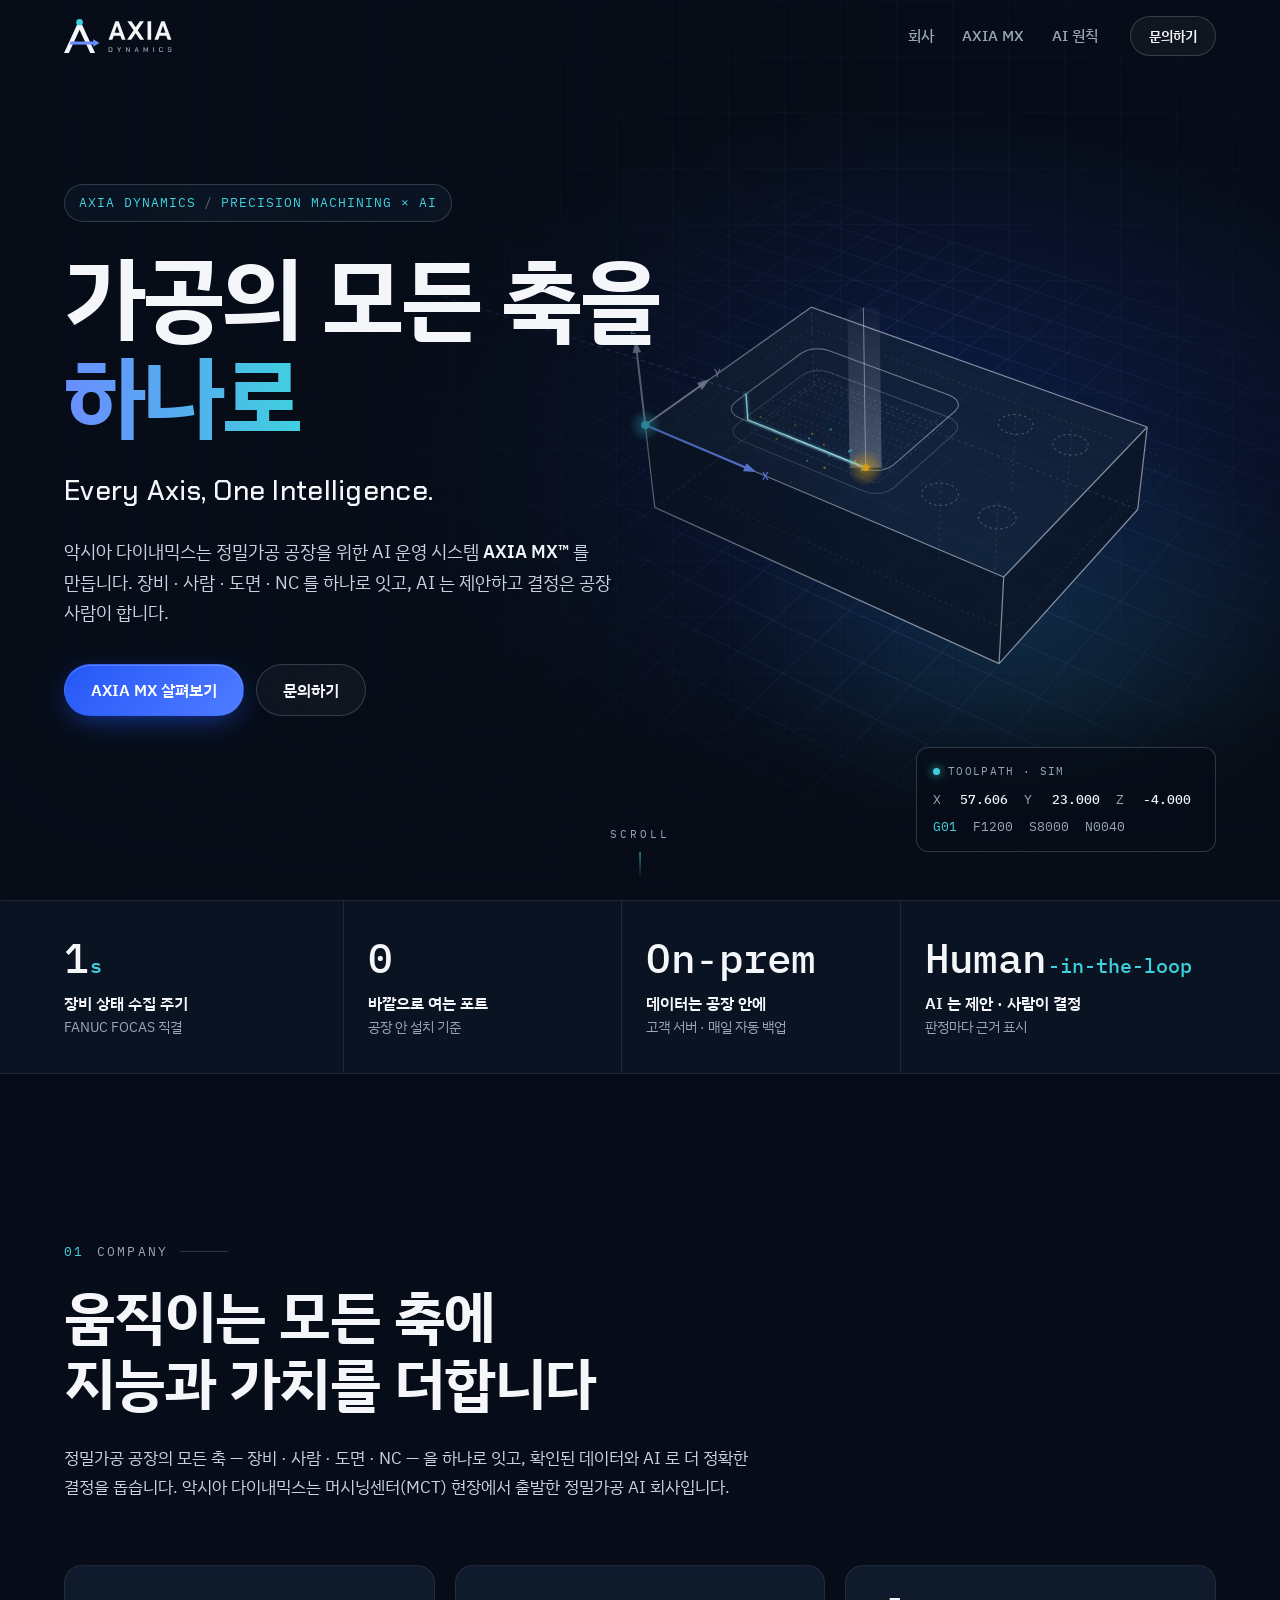
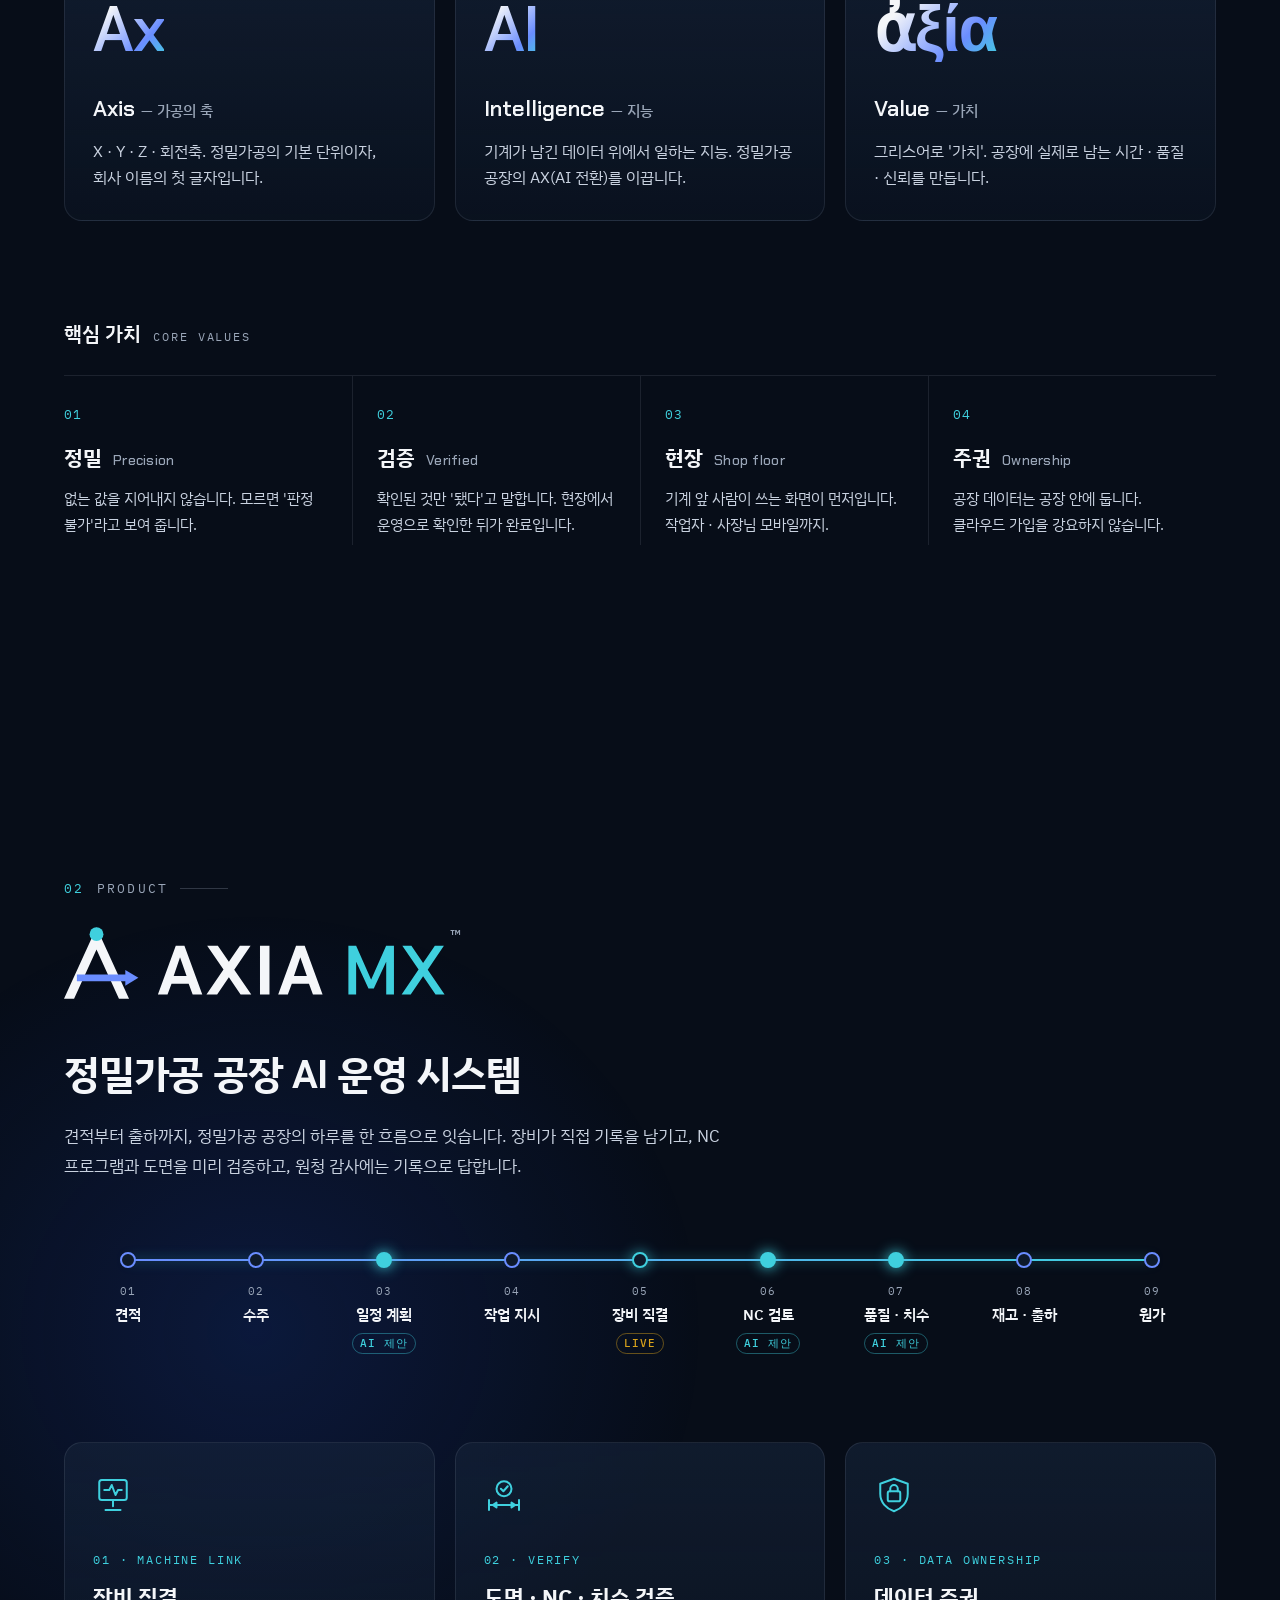
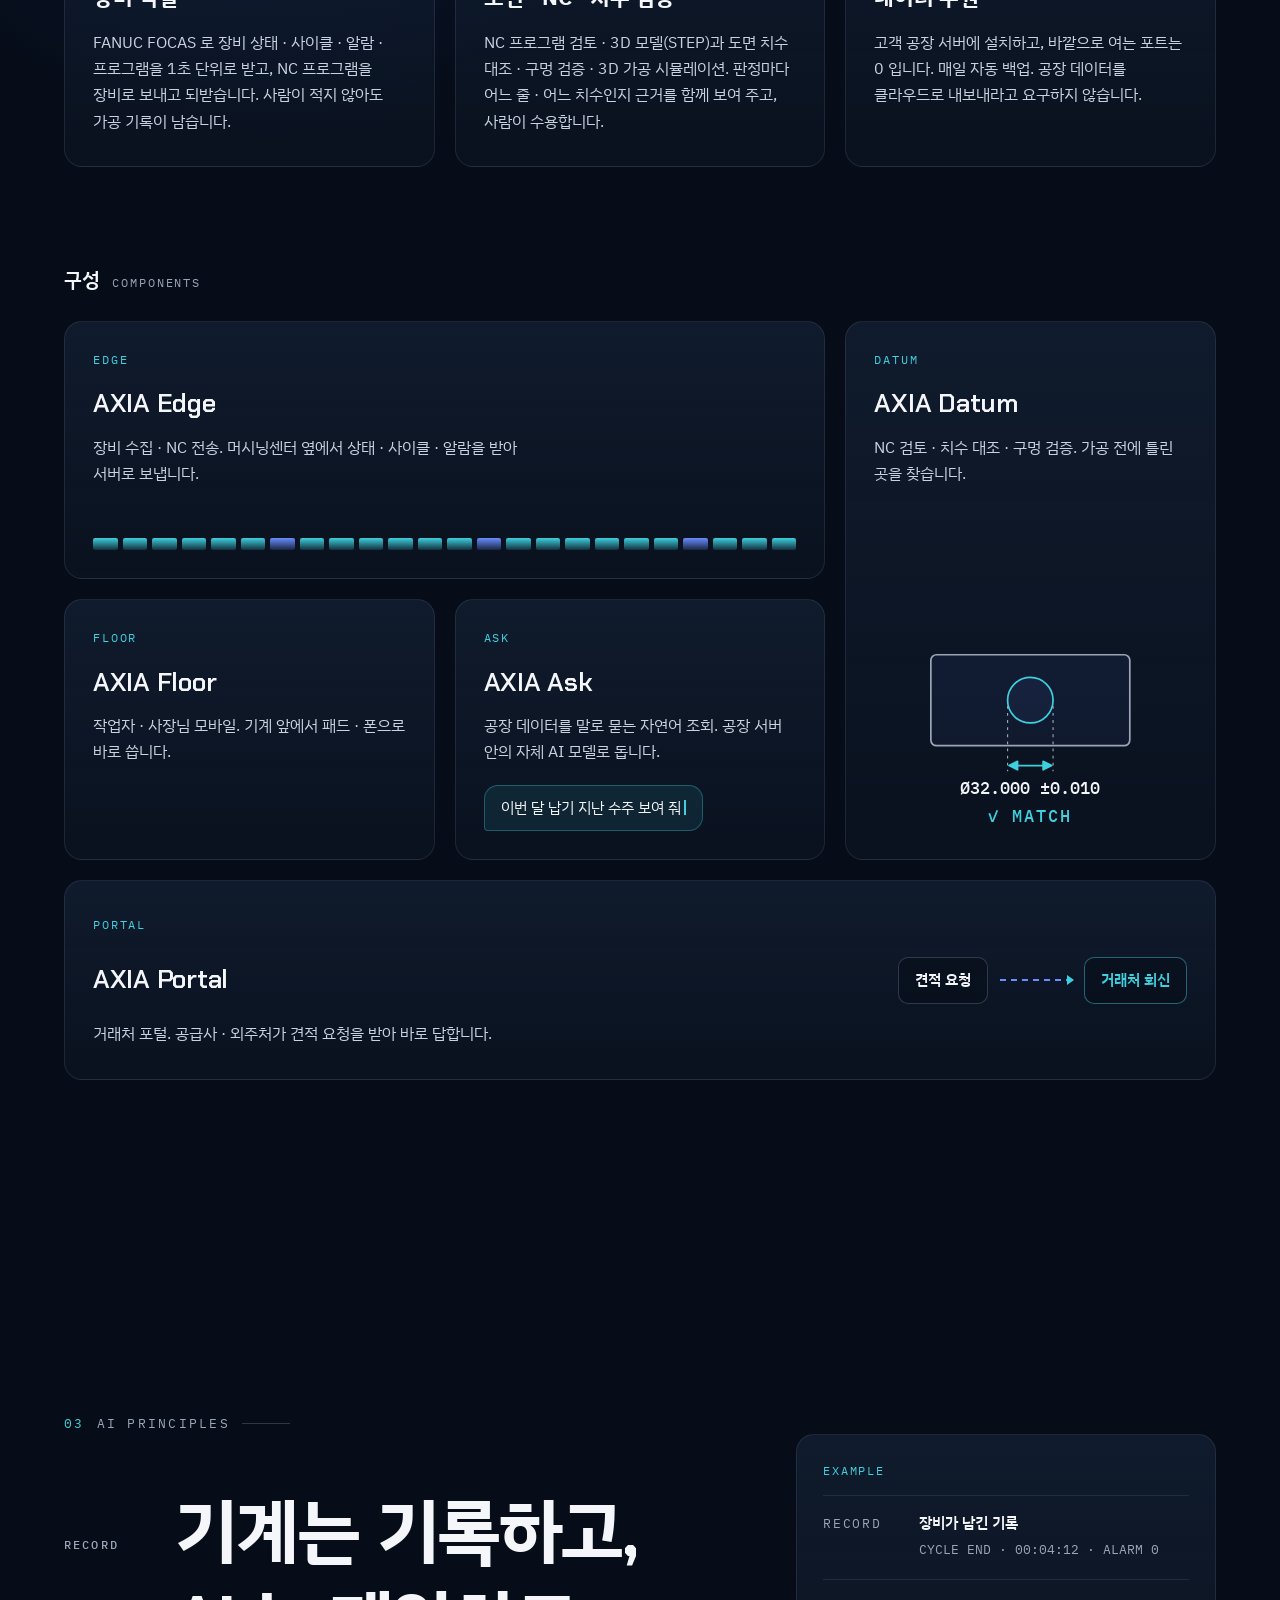
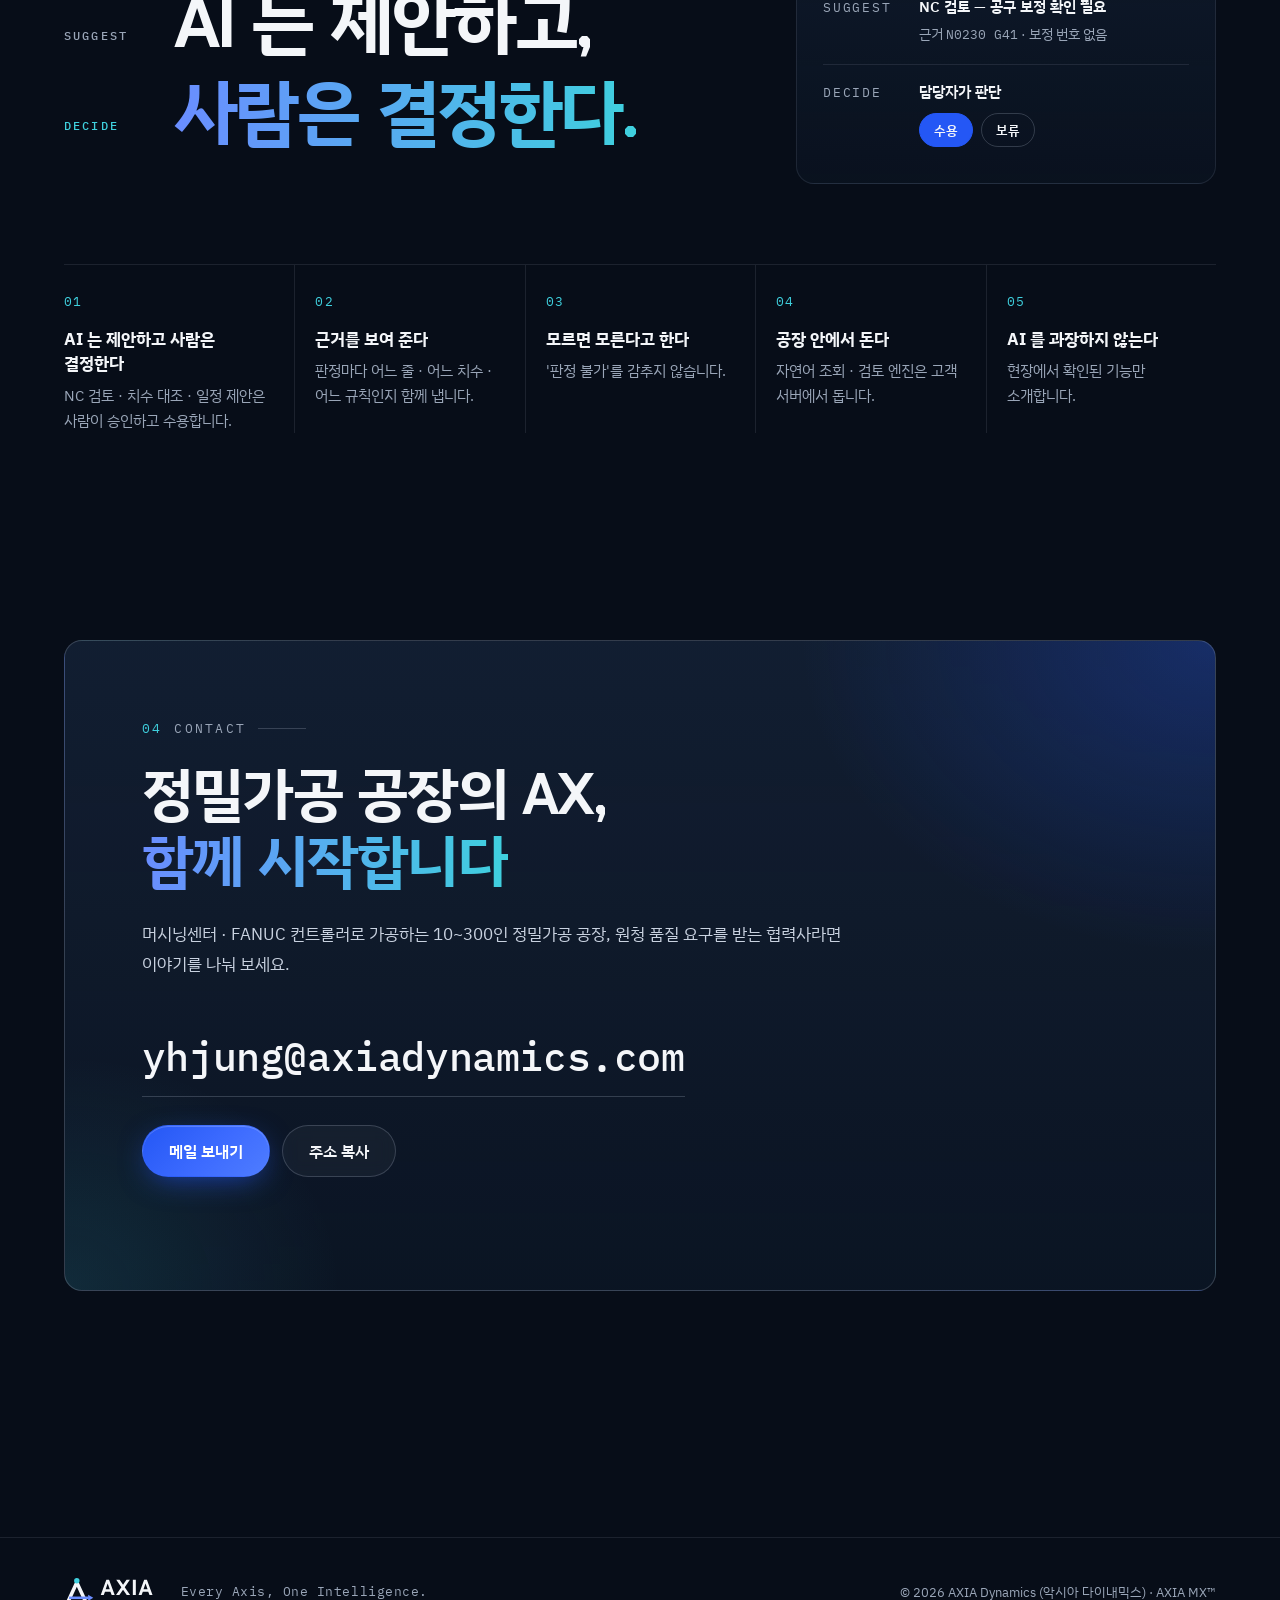
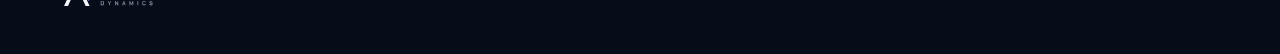
==== commit bcabb981: "fix: 문의 메일 주소 yhjung@axiadynamics.com Co-Authored-By: Claude Opus 5.5 <noreply@anthropic.com>" ====
--- a/index.html
+++ b/index.html
@@ -31,7 +31,7 @@
   <link rel="stylesheet" href="https://fonts.googleapis.com/css2?family=Chakra+Petch:wght@500;600;700&family=IBM+Plex+Mono:wght@400;500&family=IBM+Plex+Sans+KR:wght@400;500;600;700&display=swap">
   <link rel="stylesheet" href="assets/site.css">
 
-  <!-- 문의 메일을 바꿀 때: contact@axiadynamics.com 다섯 군데를 모두 바꾼다 (README 참고) -->
+  <!-- 문의 메일을 바꿀 때: yhjung@axiadynamics.com 다섯 군데를 모두 바꾼다 (README 참고) -->
   <script type="application/ld+json">
   {
     "@context": "https://schema.org",
@@ -40,7 +40,7 @@
     "alternateName": "악시아 다이내믹스",
     "url": "https://axiadynamics.com/",
     "logo": "https://axiadynamics.com/assets/icon-512.png",
-    "email": "contact@axiadynamics.com",
+    "email": "yhjung@axiadynamics.com",
     "slogan": "Every Axis, One Intelligence.",
     "description": "정밀가공 공장을 위한 AI 운영 시스템 AXIA MX 를 만드는 회사"
   }
@@ -252,10 +252,10 @@
           <h2 id="contact-title" class="h2">정밀가공 공장의 AX,<br><span class="grad">함께 시작합니다</span></h2>
           <p class="lead">머시닝센터 · FANUC 컨트롤러로 가공하는 10~300인 정밀가공 공장, 원청 품질 요구를 받는 협력사라면 이야기를 나눠 보세요.</p>
           <div class="mail">
-            <a class="mail-addr mono" href="mailto:contact@axiadynamics.com">contact@axiadynamics.com</a>
+            <a class="mail-addr mono" href="mailto:yhjung@axiadynamics.com">yhjung@axiadynamics.com</a>
             <div class="mail-actions">
-              <a class="btn btn-primary" href="mailto:contact@axiadynamics.com?subject=AXIA%20MX%20%EB%AC%B8%EC%9D%98">메일 보내기</a>
-              <button class="btn btn-ghost" type="button" id="copy-mail" data-mail="contact@axiadynamics.com">주소 복사</button>
+              <a class="btn btn-primary" href="mailto:yhjung@axiadynamics.com?subject=AXIA%20MX%20%EB%AC%B8%EC%9D%98">메일 보내기</a>
+              <button class="btn btn-ghost" type="button" id="copy-mail" data-mail="yhjung@axiadynamics.com">주소 복사</button>
             </div>
             <p class="copy-msg" id="copy-msg" role="status" aria-live="polite"></p>
           </div>
--- a/assets/site.css
+++ b/assets/site.css
@@ -1,664 +1,664 @@
-/* AXIA Dynamics 홈페이지 — 색 · 서체 값 = CI v1 axia-tokens.css (on-dark) */
-:root {
-  --ink: #0e1a2b;
-  --ink-deep: #070d18;
-  --surface: #16243a;
-  --fg: #f4f6f9;
-  --fg-body: #c9d2e0;
-  --fg-sub: #9aa6b8;
-  --line: rgba(154, 166, 184, 0.14);
-  --line-strong: rgba(154, 166, 184, 0.28);
-  --blue: #6a8dff;
-  --blue-core: #2457f5;
-  --cyan: #3fd0de;
-  --gold: #d9a21b;
-
-  --font-display: "Chakra Petch", "IBM Plex Sans KR", "Pretendard", "Malgun Gothic", sans-serif;
-  --font-sans: "IBM Plex Sans KR", "Pretendard", "Malgun Gothic", sans-serif;
-  --font-mono: "IBM Plex Mono", "Consolas", monospace;
-
-  --wrap: 1200px;
-  --gutter: 24px;
-  --radius: 18px;
-  --ease: cubic-bezier(0.22, 1, 0.36, 1);
-}
-
-*,
-*::before,
-*::after { box-sizing: border-box; }
-
-html { scroll-behavior: smooth; -webkit-text-size-adjust: 100%; }
-
-body {
-  margin: 0;
-  background: var(--ink-deep);
-  color: var(--fg-body);
-  font-family: var(--font-sans);
-  font-size: 17px;
-  line-height: 1.7;
-  word-break: keep-all;
-  overflow-wrap: break-word;
-  -webkit-font-smoothing: antialiased;
-  overflow-x: hidden;
-}
-
-/* 설계도 격자 — 화면 가운데에서 흐려진다 */
-body::before {
-  content: "";
-  position: fixed;
-  inset: 0;
-  z-index: -1;
-  pointer-events: none;
-  background-image:
-    linear-gradient(rgba(106, 141, 255, 0.055) 1px, transparent 1px),
-    linear-gradient(90deg, rgba(106, 141, 255, 0.055) 1px, transparent 1px);
-  background-size: 56px 56px;
-  -webkit-mask-image: radial-gradient(ellipse 80% 70% at 50% 40%, #000 30%, transparent 100%);
-  mask-image: radial-gradient(ellipse 80% 70% at 50% 40%, #000 30%, transparent 100%);
-}
-
-img { max-width: 100%; display: block; }
-a { color: inherit; }
-h1, h2, h3, h4, p { margin: 0; }
-.mono { font-family: var(--font-mono); }
-.dim { color: var(--fg-sub); opacity: 0.6; }
-.grad {
-  background: linear-gradient(90deg, var(--blue) 0%, var(--cyan) 100%);
-  -webkit-background-clip: text;
-  background-clip: text;
-  color: transparent;
-}
-
-.wrap { max-width: var(--wrap); margin: 0 auto; padding: 0 var(--gutter); }
-
-.skip {
-  position: absolute;
-  left: 16px;
-  top: -60px;
-  z-index: 100;
-  padding: 10px 16px;
-  border-radius: 10px;
-  background: var(--fg);
-  color: var(--ink);
-  font-weight: 600;
-  text-decoration: none;
-}
-.skip:focus { top: 16px; }
-
-:focus-visible { outline: 2px solid var(--cyan); outline-offset: 3px; border-radius: 6px; }
-
-/* ── 단추 ── */
-.btn {
-  display: inline-flex;
-  align-items: center;
-  justify-content: center;
-  gap: 8px;
-  height: 52px;
-  padding: 0 26px;
-  border-radius: 999px;
-  border: 1px solid transparent;
-  font: 600 16px/1 var(--font-sans);
-  text-decoration: none;
-  cursor: pointer;
-  transition: transform 0.25s var(--ease), background 0.25s, border-color 0.25s, box-shadow 0.25s;
-}
-.btn:hover { transform: translateY(-2px); }
-.btn-primary {
-  background: linear-gradient(135deg, var(--blue-core), #3d6bff 55%, #4f7dff);
-  color: #fff;
-  box-shadow: 0 8px 30px -8px rgba(36, 87, 245, 0.7), inset 0 1px 0 rgba(255, 255, 255, 0.2);
-}
-.btn-primary:hover { box-shadow: 0 12px 40px -8px rgba(36, 87, 245, 0.9), inset 0 1px 0 rgba(255, 255, 255, 0.25); }
-.btn-ghost {
-  background: rgba(244, 246, 249, 0.04);
-  border-color: var(--line-strong);
-  color: var(--fg);
-  backdrop-filter: blur(8px);
-  -webkit-backdrop-filter: blur(8px);
-}
-.btn-ghost:hover { border-color: var(--blue); background: rgba(106, 141, 255, 0.1); }
-.btn-sm { height: 40px; padding: 0 18px; font-size: 14px; }
-
-/* ── 상단 바 ── */
-.nav {
-  position: fixed;
-  inset: 0 0 auto;
-  z-index: 50;
-  transition: background 0.3s, border-color 0.3s, backdrop-filter 0.3s;
-  border-bottom: 1px solid transparent;
-}
-.nav.scrolled {
-  background: rgba(7, 13, 24, 0.72);
-  border-bottom-color: var(--line);
-  backdrop-filter: blur(14px) saturate(140%);
-  -webkit-backdrop-filter: blur(14px) saturate(140%);
-}
-.nav-inner { display: flex; align-items: center; gap: 32px; height: 72px; }
-.brand img { height: 34px; width: auto; }
-.nav-links { display: flex; gap: 28px; margin-left: auto; }
-.nav-links a {
-  position: relative;
-  color: var(--fg-sub);
-  font-size: 15px;
-  font-weight: 500;
-  text-decoration: none;
-  transition: color 0.2s;
-}
-.nav-links a::after {
-  content: "";
-  position: absolute;
-  left: 0;
-  right: 0;
-  bottom: -6px;
-  height: 2px;
-  border-radius: 2px;
-  background: var(--cyan);
-  transform: scaleX(0);
-  transition: transform 0.3s var(--ease);
-}
-.nav-links a:hover,
-.nav-links a.active { color: var(--fg); }
-.nav-links a.active::after { transform: scaleX(1); }
-
-/* ── 첫 화면 ── */
-.hero {
-  position: relative;
-  min-height: 100vh;
-  min-height: 100svh;
-  display: flex;
-  align-items: center;
-  overflow: hidden;
-  isolation: isolate;
-  background:
-    radial-gradient(ellipse 60% 55% at 72% 50%, rgba(36, 87, 245, 0.22), transparent 70%),
-    radial-gradient(ellipse 35% 35% at 80% 70%, rgba(63, 208, 222, 0.12), transparent 70%);
-}
-#hero-canvas { position: absolute; inset: 0; width: 100%; height: 100%; z-index: -2; }
-.hero-scrim {
-  position: absolute;
-  inset: 0;
-  z-index: -1;
-  background: linear-gradient(90deg, rgba(7, 13, 24, 0.92) 0%, rgba(7, 13, 24, 0.55) 42%, transparent 70%),
-    linear-gradient(0deg, var(--ink-deep) 0%, transparent 22%);
-  pointer-events: none;
-}
-.hero-inner { width: 100%; padding-top: 120px; padding-bottom: 120px; }
-.eyebrow {
-  display: inline-flex;
-  align-items: center;
-  gap: 8px;
-  padding: 7px 14px;
-  border: 1px solid var(--line-strong);
-  border-radius: 999px;
-  background: rgba(14, 26, 43, 0.6);
-  color: var(--cyan);
-  font-size: 12.5px;
-  letter-spacing: 0.08em;
-}
-.hero-title {
-  margin-top: 28px;
-  font-family: var(--font-display);
-  font-weight: 700;
-  font-size: clamp(44px, 7.2vw, 96px);
-  line-height: 1.08;
-  letter-spacing: -0.035em;
-  color: var(--fg);
-}
-.hero-en {
-  margin-top: 18px;
-  font-family: var(--font-display);
-  font-weight: 500;
-  font-size: clamp(20px, 2.2vw, 28px);
-  letter-spacing: 0.01em;
-  color: var(--fg);
-  opacity: 0.88;
-}
-.hero-lead { margin-top: 22px; max-width: 560px; font-size: clamp(16px, 1.4vw, 18px); color: var(--fg-body); }
-.hero-lead strong { color: var(--fg); font-weight: 600; white-space: nowrap; }
-.hero-cta { display: flex; flex-wrap: wrap; gap: 12px; margin-top: 36px; }
-
-.hud {
-  position: absolute;
-  right: max(var(--gutter), calc((100vw - var(--wrap)) / 2 + var(--gutter)));
-  bottom: 48px;
-  padding: 14px 16px;
-  border: 1px solid var(--line-strong);
-  border-radius: 12px;
-  background: rgba(7, 13, 24, 0.66);
-  backdrop-filter: blur(10px);
-  -webkit-backdrop-filter: blur(10px);
-  font-size: 12.5px;
-  color: var(--fg-sub);
-  min-width: 300px;
-}
-.hud-head { display: flex; align-items: center; gap: 8px; letter-spacing: 0.12em; font-size: 11px; margin-bottom: 8px; }
-.hud-dot { width: 7px; height: 7px; border-radius: 50%; background: var(--cyan); box-shadow: 0 0 10px var(--cyan); animation: blink 1.6s infinite; }
-.hud-row { display: grid; grid-template-columns: auto 1fr auto 1fr auto 1fr; gap: 6px 8px; align-items: baseline; }
-.hud-row b { color: var(--fg); font-weight: 500; font-variant-numeric: tabular-nums; text-align: right; padding-right: 8px; }
-.hud-sub { display: flex; gap: 16px; margin-top: 6px; color: var(--fg-sub); }
-#hud-g { color: var(--cyan); }
-
-.scroll-cue {
-  position: absolute;
-  left: 50%;
-  bottom: 22px;
-  transform: translateX(-50%);
-  color: var(--fg-sub);
-  font-size: 10.5px;
-  letter-spacing: 0.3em;
-  text-decoration: none;
-  padding-bottom: 34px;
-}
-.scroll-cue::after {
-  content: "";
-  position: absolute;
-  left: 50%;
-  bottom: 0;
-  width: 1px;
-  height: 26px;
-  background: linear-gradient(var(--cyan), transparent);
-  animation: drip 2s var(--ease) infinite;
-}
-
-@keyframes blink { 50% { opacity: 0.35; } }
-@keyframes drip { 0% { transform: scaleY(0); transform-origin: top; } 50% { transform: scaleY(1); transform-origin: top; } 51% { transform-origin: bottom; } 100% { transform: scaleY(0); transform-origin: bottom; } }
-
-/* ── 사실 띠 ── */
-.facts { border-top: 1px solid var(--line); border-bottom: 1px solid var(--line); background: rgba(14, 26, 43, 0.5); }
-.facts-grid { display: grid; grid-template-columns: repeat(4, 1fr); }
-.fact { padding: 34px 24px; border-left: 1px solid var(--line); }
-.fact:first-child { border-left: 0; padding-left: 0; }
-.fact-num { font-size: clamp(30px, 3.2vw, 42px); font-weight: 500; line-height: 1.1; color: var(--fg); letter-spacing: -0.02em; white-space: nowrap; }
-.fact-num small { font-size: 0.5em; color: var(--cyan); margin-left: 2px; letter-spacing: 0; }
-.fact-title { margin-top: 10px; color: var(--fg); font-weight: 600; font-size: 15.5px; }
-.fact-sub { color: var(--fg-sub); font-size: 13.5px; }
-
-/* ── 공통 칸 ── */
-.section { padding: clamp(96px, 13vw, 168px) 0; position: relative; }
-.kicker { display: flex; align-items: center; gap: 12px; color: var(--fg-sub); font-size: 12.5px; letter-spacing: 0.18em; }
-.kicker span { color: var(--cyan); }
-.kicker::after { content: ""; width: 48px; height: 1px; background: var(--line-strong); }
-.h2 {
-  margin-top: 22px;
-  font-family: var(--font-display);
-  font-weight: 700;
-  font-size: clamp(32px, 4.6vw, 58px);
-  line-height: 1.16;
-  letter-spacing: -0.03em;
-  color: var(--fg);
-}
-.h2-sm { font-size: clamp(26px, 3.2vw, 40px); margin-top: 10px; }
-.lead { margin-top: 24px; max-width: 720px; font-size: clamp(16px, 1.35vw, 18.5px); }
-.sub-title {
-  display: flex;
-  align-items: baseline;
-  gap: 12px;
-  margin: 96px 0 24px;
-  font-size: 20px;
-  font-weight: 600;
-  color: var(--fg);
-}
-.sub-title span { font-size: 12px; letter-spacing: 0.16em; color: var(--fg-sub); font-weight: 400; }
-
-/* 카드 — 마우스를 따라오는 빛 */
-.card {
-  position: relative;
-  border: 1px solid var(--line);
-  border-radius: var(--radius);
-  background: linear-gradient(180deg, rgba(22, 36, 58, 0.62), rgba(14, 26, 43, 0.38));
-  overflow: hidden;
-  isolation: isolate;
-  transition: border-color 0.3s, transform 0.4s var(--ease);
-}
-.card::before {
-  content: "";
-  position: absolute;
-  inset: 0;
-  z-index: -1;
-  background: radial-gradient(420px circle at var(--mx, 50%) var(--my, -30%), rgba(106, 141, 255, 0.16), transparent 45%);
-  opacity: 0;
-  transition: opacity 0.3s;
-}
-.card::after {
-  content: "";
-  position: absolute;
-  inset: 0;
-  border-radius: inherit;
-  padding: 1px;
-  background: radial-gradient(260px circle at var(--mx, 50%) var(--my, -30%), rgba(63, 208, 222, 0.7), transparent 60%);
-  -webkit-mask: linear-gradient(#000 0 0) content-box, linear-gradient(#000 0 0);
-  -webkit-mask-composite: xor;
-  mask: linear-gradient(#000 0 0) content-box exclude, linear-gradient(#000 0 0);
-  opacity: 0;
-  transition: opacity 0.3s;
-  pointer-events: none;
-}
-.card:hover::before,
-.card:hover::after { opacity: 1; }
-.tag { font-size: 11.5px; letter-spacing: 0.16em; color: var(--cyan); }
-
-/* ── 회사 ── */
-.name-grid { display: grid; grid-template-columns: repeat(3, 1fr); gap: 20px; margin-top: 64px; }
-.name { padding: 32px 28px 30px; }
-.glyph {
-  display: inline-block;
-  font-family: var(--font-display);
-  font-weight: 600;
-  font-size: 64px;
-  line-height: 1;
-  letter-spacing: -0.02em;
-  background: linear-gradient(135deg, var(--fg) 20%, var(--blue) 70%, var(--cyan));
-  -webkit-background-clip: text;
-  background-clip: text;
-  color: transparent;
-}
-.name h3 { margin-top: 28px; font-family: var(--font-display); font-size: 22px; font-weight: 600; color: var(--fg); }
-.name h3 span { font-family: var(--font-sans); font-size: 15px; color: var(--fg-sub); font-weight: 500; }
-.name p:last-child { margin-top: 10px; font-size: 15.5px; }
-
-.values { display: grid; grid-template-columns: repeat(4, 1fr); border-top: 1px solid var(--line); }
-.value { padding: 28px 24px 8px 0; }
-.value + .value { padding-left: 24px; border-left: 1px solid var(--line); }
-.idx { color: var(--cyan); font-size: 13px; letter-spacing: 0.1em; }
-.value h4 { margin-top: 14px; font-size: 21px; font-weight: 700; color: var(--fg); }
-.value h4 span { margin-left: 6px; font-family: var(--font-display); font-size: 14px; font-weight: 500; color: var(--fg-sub); letter-spacing: 0.02em; }
-.value p:last-child { margin-top: 10px; font-size: 15px; }
-
-/* ── 제품 ── */
-.section-product::before {
-  content: "";
-  position: absolute;
-  inset: 8% 0 auto;
-  height: 70%;
-  z-index: -1;
-  background: radial-gradient(ellipse 50% 40% at 20% 30%, rgba(36, 87, 245, 0.16), transparent 70%);
-  pointer-events: none;
-}
-.product-logo { display: flex; align-items: flex-start; gap: 4px; margin-top: 28px; }
-.product-logo img { height: clamp(44px, 6vw, 72px); width: auto; }
-.product-logo .tm { font: 500 18px/1 var(--font-sans); color: var(--fg-sub); }
-.product-en { margin-top: 18px; color: var(--cyan); font-size: 14px; letter-spacing: 0.22em; text-transform: uppercase; }
-
-/* 흐름선 — 스크롤에 맞춰 그려진다 */
-.flow {
-  --n: 9;
-  position: relative;
-  display: grid;
-  grid-template-columns: repeat(var(--n), 1fr);
-  list-style: none;
-  margin: 72px 0 0;
-  padding: 0;
-}
-.flow::before,
-.flow::after {
-  content: "";
-  position: absolute;
-  top: 7px;
-  left: calc(100% / var(--n) / 2);
-  right: calc(100% / var(--n) / 2);
-  height: 2px;
-  border-radius: 2px;
-}
-.flow::before { background: var(--line); }
-.flow::after {
-  background: linear-gradient(90deg, var(--blue), var(--cyan));
-  box-shadow: 0 0 12px rgba(63, 208, 222, 0.6);
-  transform: scaleX(0);
-  transform-origin: left;
-  transition: transform 1.8s var(--ease) 0.2s;
-}
-.flow.in::after { transform: scaleX(1); }
-.flow li {
-  position: relative;
-  display: flex;
-  flex-direction: column;
-  align-items: center;
-  text-align: center;
-  gap: 6px;
-  color: var(--fg);
-  font-size: 15px;
-  font-weight: 600;
-  line-height: 1.35;
-}
-.flow li .mono { font-size: 11px; color: var(--fg-sub); font-weight: 400; letter-spacing: 0.1em; margin-top: 10px; }
-.flow li em { font-style: normal; font: 500 10.5px/1 var(--font-mono); letter-spacing: 0.08em; color: var(--cyan); border: 1px solid rgba(63, 208, 222, 0.4); border-radius: 999px; padding: 4px 7px; margin-top: 2px; }
-.flow li em.live { color: var(--gold); border-color: rgba(217, 162, 27, 0.45); }
-.node {
-  position: relative;
-  z-index: 1;
-  width: 16px;
-  height: 16px;
-  border-radius: 50%;
-  background: var(--ink-deep);
-  border: 2px solid var(--line-strong);
-  transition: border-color 0.4s, background 0.4s, box-shadow 0.4s;
-  transition-delay: calc(0.2s + var(--i) * 0.19s);
-}
-.flow.in .node { border-color: var(--blue); background: var(--ink); }
-.flow.in .node.ai { border-color: var(--cyan); background: var(--cyan); box-shadow: 0 0 14px var(--cyan); }
-.flow.in .node.live { border-color: var(--cyan); box-shadow: 0 0 14px rgba(63, 208, 222, 0.7); }
-
-.diff { display: grid; grid-template-columns: repeat(3, 1fr); gap: 20px; margin-top: 88px; }
-.diff-card { padding: 32px 28px; }
-.icon { width: 40px; height: 40px; fill: none; stroke: var(--cyan); stroke-width: 1.6; stroke-linecap: round; stroke-linejoin: round; margin-bottom: 26px; }
-.diff-card h3 { margin-top: 10px; font-size: 22px; font-weight: 700; color: var(--fg); }
-.diff-card p:last-child { margin-top: 12px; font-size: 15.5px; }
-
-/* 구성 bento */
-.bento {
-  display: grid;
-  grid-template-columns: repeat(3, 1fr);
-  grid-auto-rows: minmax(200px, auto);
-  gap: 20px;
-}
-.tile { padding: 28px; display: flex; flex-direction: column; }
-.tile h4 { margin-top: 12px; font-family: var(--font-display); font-size: 26px; font-weight: 600; color: var(--fg); letter-spacing: -0.01em; }
-.tile p:not(.tag) { margin-top: 8px; font-size: 15.5px; max-width: 460px; }
-.tile-edge { grid-column: span 2; }
-.tile-datum { grid-row: span 2; }
-.tile-portal { grid-column: span 3; }
-
-.signal { display: flex; align-items: flex-end; gap: 5px; height: 64px; margin-top: auto; padding-top: 24px; }
-.signal i {
-  flex: 1;
-  height: 30%;
-  border-radius: 2px;
-  background: linear-gradient(180deg, var(--cyan), rgba(63, 208, 222, 0.15));
-  animation: bar 2.4s ease-in-out infinite;
-}
-.signal i:nth-child(3n) { animation-duration: 1.9s; }
-.signal i:nth-child(4n + 1) { animation-duration: 2.8s; }
-.signal i:nth-child(5n + 2) { animation-delay: -0.6s; }
-.signal i:nth-child(2n) { animation-delay: -1.2s; }
-.signal i:nth-child(7n) { background: linear-gradient(180deg, var(--blue), rgba(106, 141, 255, 0.15)); }
-@keyframes bar { 0%, 100% { height: 22%; } 50% { height: 92%; } }
-
-.dim-art { width: 100%; max-width: 340px; margin: auto auto 0; padding-top: 24px; overflow: visible; }
-.dim-art rect, .dim-art circle { fill: rgba(106, 141, 255, 0.06); stroke: var(--fg-sub); stroke-width: 1.2; }
-.dim-art circle { stroke: var(--cyan); stroke-dasharray: 101; stroke-dashoffset: 101; transition: stroke-dashoffset 1.6s var(--ease) 0.4s; }
-.tile-datum.in .dim-art circle { stroke-dashoffset: 0; }
-.dim-art .ext { fill: none; stroke: var(--fg-sub); stroke-width: 0.8; stroke-dasharray: 2 3; }
-.dim-art .dl { fill: var(--cyan); stroke: var(--cyan); stroke-width: 1.2; stroke-linejoin: round; }
-.dim-art text { font: 500 12px var(--font-mono); fill: var(--fg); }
-.dim-art text.ok { fill: var(--cyan); letter-spacing: 0.12em; }
-
-.bubble {
-  align-self: flex-start;
-  margin-top: auto !important;
-  padding: 10px 16px;
-  border-radius: 14px 14px 14px 4px;
-  background: rgba(63, 208, 222, 0.1);
-  border: 1px solid rgba(63, 208, 222, 0.32);
-  color: var(--fg) !important;
-  font-size: 14.5px !important;
-}
-.tile-ask .bubble { margin-top: 20px !important; }
-.caret { display: inline-block; width: 2px; height: 1em; margin-left: 3px; vertical-align: -2px; background: var(--cyan); animation: blink 1s steps(1) infinite; }
-
-.tile-portal { display: grid; grid-template-columns: minmax(0, 1fr) auto; column-gap: 32px; align-items: center; }
-.tile-portal > :not(.chips) { grid-column: 1; }
-.chips { grid-column: 2; grid-row: 1 / span 3; display: flex; align-items: center; gap: 12px; }
-.chips span { padding: 10px 16px; border: 1px solid var(--line-strong); border-radius: 10px; background: rgba(7, 13, 24, 0.5); color: var(--fg); font-size: 14.5px; font-weight: 600; white-space: nowrap; }
-.chips span:last-child { border-color: rgba(63, 208, 222, 0.45); color: var(--cyan); }
-.chips i { position: relative; width: 72px; height: 2px; background: repeating-linear-gradient(90deg, var(--blue) 0 6px, transparent 6px 11px); background-size: 22px 2px; animation: dash 1.2s linear infinite; }
-.chips i::after { content: ""; position: absolute; right: -2px; top: -4px; border: 5px solid transparent; border-left: 7px solid var(--cyan); border-right: 0; }
-@keyframes dash { to { background-position: 22px 0; } }
-
-/* ── AI 원칙 ── */
-.principle-head { display: grid; grid-template-columns: minmax(0, 1fr) minmax(0, 420px); gap: 48px; align-items: center; }
-.decision { padding: 26px 26px 22px; display: grid; gap: 4px; }
-.decision .tag { margin-bottom: 10px; }
-.d-row { display: grid; grid-template-columns: 82px 1fr; gap: 14px; padding: 14px 0; border-top: 1px solid var(--line); }
-.d-k { font-size: 11px; letter-spacing: 0.14em; color: var(--fg-sub); padding-top: 3px; }
-.d-k.ai { color: var(--cyan); }
-.d-row p { display: grid; gap: 4px; }
-.d-row b { color: var(--fg); font-size: 15px; font-weight: 600; }
-.d-row .mono, .d-note { font-size: 12.5px; color: var(--fg-sub); }
-.d-note { font-size: 13.5px; }
-.d-note i { font-style: normal; color: var(--fg); }
-.d-btns { display: flex; gap: 8px; margin-top: 4px; }
-.d-btns i { font-style: normal; font-size: 13px; font-weight: 600; padding: 5px 14px; border-radius: 999px; border: 1px solid var(--line-strong); color: var(--fg); }
-.d-btns i:first-child { background: var(--blue-core); border-color: var(--blue-core); }
-
-.statement {
-  display: grid;
-  gap: 6px;
-  margin-top: 28px;
-  font-family: var(--font-display);
-  font-weight: 700;
-  font-size: clamp(34px, 5.6vw, 76px);
-  line-height: 1.18;
-  letter-spacing: -0.035em;
-  color: var(--fg);
-}
-.statement > span { display: flex; align-items: baseline; gap: 18px; }
-.statement em {
-  flex: none;
-  width: 92px;
-  font-style: normal;
-  font-size: 12px;
-  font-weight: 500;
-  letter-spacing: 0.18em;
-  color: var(--fg-sub);
-  transform: translateY(-0.6em);
-}
-.statement > span:last-child em { color: var(--cyan); }
-.principles { list-style: none; margin: 80px 0 0; padding: 0; display: grid; grid-template-columns: repeat(5, 1fr); gap: 0; border-top: 1px solid var(--line); }
-.principles li { display: flex; flex-direction: column; gap: 14px; padding: 26px 20px 0 0; }
-.principles li + li { padding-left: 20px; border-left: 1px solid var(--line); }
-.principles .mono { color: var(--cyan); font-size: 13px; letter-spacing: 0.1em; }
-.principles h4 { font-size: 17px; font-weight: 700; color: var(--fg); line-height: 1.45; }
-.principles p { margin-top: 8px; font-size: 14.5px; color: var(--fg-sub); }
-
-/* ── 문의 ── */
-.section-contact { padding-top: 40px; }
-.contact {
-  padding: clamp(36px, 6vw, 80px);
-  background:
-    radial-gradient(ellipse 60% 80% at 100% 0%, rgba(36, 87, 245, 0.28), transparent 60%),
-    radial-gradient(ellipse 40% 60% at 0% 100%, rgba(63, 208, 222, 0.12), transparent 60%),
-    linear-gradient(180deg, rgba(22, 36, 58, 0.75), rgba(14, 26, 43, 0.6));
-  border-color: var(--line-strong);
-}
-.mail { margin-top: 44px; }
-.mail-addr { display: inline-block; font-size: clamp(22px, 3.4vw, 40px); font-weight: 500; color: var(--fg); text-decoration: none; letter-spacing: -0.01em; border-bottom: 1px solid var(--line-strong); padding-bottom: 6px; transition: border-color 0.2s, color 0.2s; overflow-wrap: anywhere; }
-.mail-addr:hover { color: var(--cyan); border-color: var(--cyan); }
-.mail-actions { display: flex; flex-wrap: wrap; gap: 12px; margin-top: 28px; }
-.copy-msg { margin-top: 12px; min-height: 1.7em; font-size: 14px; color: var(--cyan); }
-
-/* ── 바닥 ── */
-.footer { border-top: 1px solid var(--line); padding: 40px 0 48px; margin-top: 80px; }
-.footer-inner { display: flex; flex-wrap: wrap; align-items: center; gap: 12px 28px; }
-.footer img { height: 28px; width: auto; }
-.slogan { color: var(--fg-sub); font-size: 13px; letter-spacing: 0.04em; }
-.legal { margin-left: auto; color: var(--fg-sub); font-size: 13px; }
-
-/* ── 등장 ── */
-.js .reveal {
-  opacity: 0;
-  transform: translateY(26px);
-  transition: opacity 0.9s var(--ease), transform 0.9s var(--ease);
-  transition-delay: calc(var(--d, 0) * 0.09s);
-}
-.js .reveal.in { opacity: 1; transform: none; }
-
-/* ── 반응형 ── */
-@media (max-width: 1020px) {
-  .facts-grid { grid-template-columns: repeat(2, 1fr); }
-  .fact:nth-child(3) { border-left: 0; padding-left: 0; }
-  .fact:nth-child(n + 3) { border-top: 1px solid var(--line); }
-  .values { grid-template-columns: repeat(2, 1fr); }
-  .value:nth-child(3) { padding-left: 0; border-left: 0; }
-  .principles { grid-template-columns: 1fr 1fr; }
-  .principles li { padding: 24px 20px 24px 0; }
-  .principles li + li { padding-left: 0; border-left: 0; }
-  .principles li:nth-child(even) { padding-left: 20px; border-left: 1px solid var(--line); }
-  .principles li:nth-child(n + 3) { border-top: 1px solid var(--line); }
-  .diff { grid-template-columns: 1fr; }
-  .bento { grid-template-columns: 1fr 1fr; }
-  .tile-edge, .tile-portal { grid-column: span 2; }
-  .tile-datum { grid-row: auto; }
-  .hud { display: none; }
-  .principle-head { grid-template-columns: 1fr; }
-  .decision { max-width: 520px; }
-}
-
-@media (max-width: 760px) {
-  :root { --gutter: 18px; }
-  body { font-size: 16px; }
-  .nav-links { display: none; }
-  .nav-inner { justify-content: space-between; height: 64px; }
-  .brand img { height: 30px; }
-  .hero { align-items: flex-start; }
-  .hero-inner { padding-top: 104px; padding-bottom: 46vh; }
-  .hero-scrim { background: linear-gradient(180deg, rgba(7, 13, 24, 0.94) 0%, rgba(7, 13, 24, 0.7) 45%, rgba(7, 13, 24, 0.05) 70%, var(--ink-deep) 100%); }
-  .hero-cta .btn { flex: 1 1 auto; }
-  .eyebrow { font-size: 11px; }
-  .scroll-cue { display: none; }
-  .facts-grid { grid-template-columns: 1fr 1fr; }
-  .fact { padding: 24px 0 24px 16px; }
-  .fact:nth-child(odd) { padding-left: 0; border-left: 0; }
-  .fact-num { font-size: 26px; }
-  .name-grid { grid-template-columns: 1fr; }
-  .values { grid-template-columns: 1fr; }
-  .value, .value + .value { padding: 22px 0 18px; border-left: 0; }
-  .value + .value { border-top: 1px solid var(--line); }
-
-  .flow { grid-template-columns: 1fr; gap: 18px; margin-top: 48px; padding-left: 4px; }
-  .flow::before,
-  .flow::after { top: 8px; bottom: 8px; left: 11px; right: auto; width: 2px; height: auto; }
-  .flow::after { transform: scaleY(0); transform-origin: top; }
-  .flow.in::after { transform: scaleY(1); }
-  .flow li { flex-direction: row; align-items: center; text-align: left; gap: 12px; }
-  .flow li .mono { margin-top: 0; order: 0; }
-  .flow li em { margin-top: 0; }
-
-  .bento { grid-template-columns: 1fr; }
-  .tile-edge, .tile-portal { grid-column: auto; }
-  .tile-portal { display: flex; align-items: stretch; }
-  .chips { align-self: flex-start; }
-  .chips { margin-top: 20px; gap: 8px; }
-  .chips i { width: 40px; }
-  .statement > span { flex-direction: column; gap: 2px; }
-  .statement em { transform: none; width: auto; }
-  .principles { grid-template-columns: 1fr; }
-  .principles li,
-  .principles li:nth-child(even) { padding: 22px 0; border-left: 0; }
-  .principles li + li { border-top: 1px solid var(--line); }
-  .legal { margin-left: 0; width: 100%; }
-  .contact { padding: 32px 22px; }
-  .mail-addr { font-size: clamp(17px, 5vw, 24px); letter-spacing: -0.02em; }
-}
-
-@media (prefers-reduced-motion: reduce) {
-  html { scroll-behavior: auto; }
-  .js .reveal { opacity: 1; transform: none; transition: none; }
-  .flow::after { transform: none !important; transition: none; }
-  .node { transition: none; }
-  .signal i, .hud-dot, .caret, .scroll-cue::after, .chips i { animation: none; }
-  .signal i { height: 55%; }
-  .signal i:nth-child(3n) { height: 80%; }
-  .signal i:nth-child(4n) { height: 35%; }
-  .dim-art circle { stroke-dashoffset: 0; transition: none; }
-  .btn:hover { transform: none; }
-}
+/* AXIA Dynamics 홈페이지 — 색 · 서체 값 = CI v1 axia-tokens.css (on-dark) */
+:root {
+  --ink: #0e1a2b;
+  --ink-deep: #070d18;
+  --surface: #16243a;
+  --fg: #f4f6f9;
+  --fg-body: #c9d2e0;
+  --fg-sub: #9aa6b8;
+  --line: rgba(154, 166, 184, 0.14);
+  --line-strong: rgba(154, 166, 184, 0.28);
+  --blue: #6a8dff;
+  --blue-core: #2457f5;
+  --cyan: #3fd0de;
+  --gold: #d9a21b;
+
+  --font-display: "Chakra Petch", "IBM Plex Sans KR", "Pretendard", "Malgun Gothic", sans-serif;
+  --font-sans: "IBM Plex Sans KR", "Pretendard", "Malgun Gothic", sans-serif;
+  --font-mono: "IBM Plex Mono", "Consolas", monospace;
+
+  --wrap: 1200px;
+  --gutter: 24px;
+  --radius: 18px;
+  --ease: cubic-bezier(0.22, 1, 0.36, 1);
+}
+
+*,
+*::before,
+*::after { box-sizing: border-box; }
+
+html { scroll-behavior: smooth; -webkit-text-size-adjust: 100%; }
+
+body {
+  margin: 0;
+  background: var(--ink-deep);
+  color: var(--fg-body);
+  font-family: var(--font-sans);
+  font-size: 17px;
+  line-height: 1.7;
+  word-break: keep-all;
+  overflow-wrap: break-word;
+  -webkit-font-smoothing: antialiased;
+  overflow-x: hidden;
+}
+
+/* 설계도 격자 — 화면 가운데에서 흐려진다 */
+body::before {
+  content: "";
+  position: fixed;
+  inset: 0;
+  z-index: -1;
+  pointer-events: none;
+  background-image:
+    linear-gradient(rgba(106, 141, 255, 0.055) 1px, transparent 1px),
+    linear-gradient(90deg, rgba(106, 141, 255, 0.055) 1px, transparent 1px);
+  background-size: 56px 56px;
+  -webkit-mask-image: radial-gradient(ellipse 80% 70% at 50% 40%, #000 30%, transparent 100%);
+  mask-image: radial-gradient(ellipse 80% 70% at 50% 40%, #000 30%, transparent 100%);
+}
+
+img { max-width: 100%; display: block; }
+a { color: inherit; }
+h1, h2, h3, h4, p { margin: 0; }
+.mono { font-family: var(--font-mono); }
+.dim { color: var(--fg-sub); opacity: 0.6; }
+.grad {
+  background: linear-gradient(90deg, var(--blue) 0%, var(--cyan) 100%);
+  -webkit-background-clip: text;
+  background-clip: text;
+  color: transparent;
+}
+
+.wrap { max-width: var(--wrap); margin: 0 auto; padding: 0 var(--gutter); }
+
+.skip {
+  position: absolute;
+  left: 16px;
+  top: -60px;
+  z-index: 100;
+  padding: 10px 16px;
+  border-radius: 10px;
+  background: var(--fg);
+  color: var(--ink);
+  font-weight: 600;
+  text-decoration: none;
+}
+.skip:focus { top: 16px; }
+
+:focus-visible { outline: 2px solid var(--cyan); outline-offset: 3px; border-radius: 6px; }
+
+/* ── 단추 ── */
+.btn {
+  display: inline-flex;
+  align-items: center;
+  justify-content: center;
+  gap: 8px;
+  height: 52px;
+  padding: 0 26px;
+  border-radius: 999px;
+  border: 1px solid transparent;
+  font: 600 16px/1 var(--font-sans);
+  text-decoration: none;
+  cursor: pointer;
+  transition: transform 0.25s var(--ease), background 0.25s, border-color 0.25s, box-shadow 0.25s;
+}
+.btn:hover { transform: translateY(-2px); }
+.btn-primary {
+  background: linear-gradient(135deg, var(--blue-core), #3d6bff 55%, #4f7dff);
+  color: #fff;
+  box-shadow: 0 8px 30px -8px rgba(36, 87, 245, 0.7), inset 0 1px 0 rgba(255, 255, 255, 0.2);
+}
+.btn-primary:hover { box-shadow: 0 12px 40px -8px rgba(36, 87, 245, 0.9), inset 0 1px 0 rgba(255, 255, 255, 0.25); }
+.btn-ghost {
+  background: rgba(244, 246, 249, 0.04);
+  border-color: var(--line-strong);
+  color: var(--fg);
+  backdrop-filter: blur(8px);
+  -webkit-backdrop-filter: blur(8px);
+}
+.btn-ghost:hover { border-color: var(--blue); background: rgba(106, 141, 255, 0.1); }
+.btn-sm { height: 40px; padding: 0 18px; font-size: 14px; }
+
+/* ── 상단 바 ── */
+.nav {
+  position: fixed;
+  inset: 0 0 auto;
+  z-index: 50;
+  transition: background 0.3s, border-color 0.3s, backdrop-filter 0.3s;
+  border-bottom: 1px solid transparent;
+}
+.nav.scrolled {
+  background: rgba(7, 13, 24, 0.72);
+  border-bottom-color: var(--line);
+  backdrop-filter: blur(14px) saturate(140%);
+  -webkit-backdrop-filter: blur(14px) saturate(140%);
+}
+.nav-inner { display: flex; align-items: center; gap: 32px; height: 72px; }
+.brand img { height: 34px; width: auto; }
+.nav-links { display: flex; gap: 28px; margin-left: auto; }
+.nav-links a {
+  position: relative;
+  color: var(--fg-sub);
+  font-size: 15px;
+  font-weight: 500;
+  text-decoration: none;
+  transition: color 0.2s;
+}
+.nav-links a::after {
+  content: "";
+  position: absolute;
+  left: 0;
+  right: 0;
+  bottom: -6px;
+  height: 2px;
+  border-radius: 2px;
+  background: var(--cyan);
+  transform: scaleX(0);
+  transition: transform 0.3s var(--ease);
+}
+.nav-links a:hover,
+.nav-links a.active { color: var(--fg); }
+.nav-links a.active::after { transform: scaleX(1); }
+
+/* ── 첫 화면 ── */
+.hero {
+  position: relative;
+  min-height: 100vh;
+  min-height: 100svh;
+  display: flex;
+  align-items: center;
+  overflow: hidden;
+  isolation: isolate;
+  background:
+    radial-gradient(ellipse 60% 55% at 72% 50%, rgba(36, 87, 245, 0.22), transparent 70%),
+    radial-gradient(ellipse 35% 35% at 80% 70%, rgba(63, 208, 222, 0.12), transparent 70%);
+}
+#hero-canvas { position: absolute; inset: 0; width: 100%; height: 100%; z-index: -2; }
+.hero-scrim {
+  position: absolute;
+  inset: 0;
+  z-index: -1;
+  background: linear-gradient(90deg, rgba(7, 13, 24, 0.92) 0%, rgba(7, 13, 24, 0.55) 42%, transparent 70%),
+    linear-gradient(0deg, var(--ink-deep) 0%, transparent 22%);
+  pointer-events: none;
+}
+.hero-inner { width: 100%; padding-top: 120px; padding-bottom: 120px; }
+.eyebrow {
+  display: inline-flex;
+  align-items: center;
+  gap: 8px;
+  padding: 7px 14px;
+  border: 1px solid var(--line-strong);
+  border-radius: 999px;
+  background: rgba(14, 26, 43, 0.6);
+  color: var(--cyan);
+  font-size: 12.5px;
+  letter-spacing: 0.08em;
+}
+.hero-title {
+  margin-top: 28px;
+  font-family: var(--font-display);
+  font-weight: 700;
+  font-size: clamp(44px, 7.2vw, 96px);
+  line-height: 1.08;
+  letter-spacing: -0.035em;
+  color: var(--fg);
+}
+.hero-en {
+  margin-top: 18px;
+  font-family: var(--font-display);
+  font-weight: 500;
+  font-size: clamp(20px, 2.2vw, 28px);
+  letter-spacing: 0.01em;
+  color: var(--fg);
+  opacity: 0.88;
+}
+.hero-lead { margin-top: 22px; max-width: 560px; font-size: clamp(16px, 1.4vw, 18px); color: var(--fg-body); }
+.hero-lead strong { color: var(--fg); font-weight: 600; white-space: nowrap; }
+.hero-cta { display: flex; flex-wrap: wrap; gap: 12px; margin-top: 36px; }
+
+.hud {
+  position: absolute;
+  right: max(var(--gutter), calc((100vw - var(--wrap)) / 2 + var(--gutter)));
+  bottom: 48px;
+  padding: 14px 16px;
+  border: 1px solid var(--line-strong);
+  border-radius: 12px;
+  background: rgba(7, 13, 24, 0.66);
+  backdrop-filter: blur(10px);
+  -webkit-backdrop-filter: blur(10px);
+  font-size: 12.5px;
+  color: var(--fg-sub);
+  min-width: 300px;
+}
+.hud-head { display: flex; align-items: center; gap: 8px; letter-spacing: 0.12em; font-size: 11px; margin-bottom: 8px; }
+.hud-dot { width: 7px; height: 7px; border-radius: 50%; background: var(--cyan); box-shadow: 0 0 10px var(--cyan); animation: blink 1.6s infinite; }
+.hud-row { display: grid; grid-template-columns: auto 1fr auto 1fr auto 1fr; gap: 6px 8px; align-items: baseline; }
+.hud-row b { color: var(--fg); font-weight: 500; font-variant-numeric: tabular-nums; text-align: right; padding-right: 8px; }
+.hud-sub { display: flex; gap: 16px; margin-top: 6px; color: var(--fg-sub); }
+#hud-g { color: var(--cyan); }
+
+.scroll-cue {
+  position: absolute;
+  left: 50%;
+  bottom: 22px;
+  transform: translateX(-50%);
+  color: var(--fg-sub);
+  font-size: 10.5px;
+  letter-spacing: 0.3em;
+  text-decoration: none;
+  padding-bottom: 34px;
+}
+.scroll-cue::after {
+  content: "";
+  position: absolute;
+  left: 50%;
+  bottom: 0;
+  width: 1px;
+  height: 26px;
+  background: linear-gradient(var(--cyan), transparent);
+  animation: drip 2s var(--ease) infinite;
+}
+
+@keyframes blink { 50% { opacity: 0.35; } }
+@keyframes drip { 0% { transform: scaleY(0); transform-origin: top; } 50% { transform: scaleY(1); transform-origin: top; } 51% { transform-origin: bottom; } 100% { transform: scaleY(0); transform-origin: bottom; } }
+
+/* ── 사실 띠 ── */
+.facts { border-top: 1px solid var(--line); border-bottom: 1px solid var(--line); background: rgba(14, 26, 43, 0.5); }
+.facts-grid { display: grid; grid-template-columns: repeat(4, 1fr); }
+.fact { padding: 34px 24px; border-left: 1px solid var(--line); }
+.fact:first-child { border-left: 0; padding-left: 0; }
+.fact-num { font-size: clamp(30px, 3.2vw, 42px); font-weight: 500; line-height: 1.1; color: var(--fg); letter-spacing: -0.02em; white-space: nowrap; }
+.fact-num small { font-size: 0.5em; color: var(--cyan); margin-left: 2px; letter-spacing: 0; }
+.fact-title { margin-top: 10px; color: var(--fg); font-weight: 600; font-size: 15.5px; }
+.fact-sub { color: var(--fg-sub); font-size: 13.5px; }
+
+/* ── 공통 칸 ── */
+.section { padding: clamp(96px, 13vw, 168px) 0; position: relative; }
+.kicker { display: flex; align-items: center; gap: 12px; color: var(--fg-sub); font-size: 12.5px; letter-spacing: 0.18em; }
+.kicker span { color: var(--cyan); }
+.kicker::after { content: ""; width: 48px; height: 1px; background: var(--line-strong); }
+.h2 {
+  margin-top: 22px;
+  font-family: var(--font-display);
+  font-weight: 700;
+  font-size: clamp(32px, 4.6vw, 58px);
+  line-height: 1.16;
+  letter-spacing: -0.03em;
+  color: var(--fg);
+}
+.h2-sm { font-size: clamp(26px, 3.2vw, 40px); margin-top: 10px; }
+.lead { margin-top: 24px; max-width: 720px; font-size: clamp(16px, 1.35vw, 18.5px); }
+.sub-title {
+  display: flex;
+  align-items: baseline;
+  gap: 12px;
+  margin: 96px 0 24px;
+  font-size: 20px;
+  font-weight: 600;
+  color: var(--fg);
+}
+.sub-title span { font-size: 12px; letter-spacing: 0.16em; color: var(--fg-sub); font-weight: 400; }
+
+/* 카드 — 마우스를 따라오는 빛 */
+.card {
+  position: relative;
+  border: 1px solid var(--line);
+  border-radius: var(--radius);
+  background: linear-gradient(180deg, rgba(22, 36, 58, 0.62), rgba(14, 26, 43, 0.38));
+  overflow: hidden;
+  isolation: isolate;
+  transition: border-color 0.3s, transform 0.4s var(--ease);
+}
+.card::before {
+  content: "";
+  position: absolute;
+  inset: 0;
+  z-index: -1;
+  background: radial-gradient(420px circle at var(--mx, 50%) var(--my, -30%), rgba(106, 141, 255, 0.16), transparent 45%);
+  opacity: 0;
+  transition: opacity 0.3s;
+}
+.card::after {
+  content: "";
+  position: absolute;
+  inset: 0;
+  border-radius: inherit;
+  padding: 1px;
+  background: radial-gradient(260px circle at var(--mx, 50%) var(--my, -30%), rgba(63, 208, 222, 0.7), transparent 60%);
+  -webkit-mask: linear-gradient(#000 0 0) content-box, linear-gradient(#000 0 0);
+  -webkit-mask-composite: xor;
+  mask: linear-gradient(#000 0 0) content-box exclude, linear-gradient(#000 0 0);
+  opacity: 0;
+  transition: opacity 0.3s;
+  pointer-events: none;
+}
+.card:hover::before,
+.card:hover::after { opacity: 1; }
+.tag { font-size: 11.5px; letter-spacing: 0.16em; color: var(--cyan); }
+
+/* ── 회사 ── */
+.name-grid { display: grid; grid-template-columns: repeat(3, 1fr); gap: 20px; margin-top: 64px; }
+.name { padding: 32px 28px 30px; }
+.glyph {
+  display: inline-block;
+  font-family: var(--font-display);
+  font-weight: 600;
+  font-size: 64px;
+  line-height: 1;
+  letter-spacing: -0.02em;
+  background: linear-gradient(135deg, var(--fg) 20%, var(--blue) 70%, var(--cyan));
+  -webkit-background-clip: text;
+  background-clip: text;
+  color: transparent;
+}
+.name h3 { margin-top: 28px; font-family: var(--font-display); font-size: 22px; font-weight: 600; color: var(--fg); }
+.name h3 span { font-family: var(--font-sans); font-size: 15px; color: var(--fg-sub); font-weight: 500; }
+.name p:last-child { margin-top: 10px; font-size: 15.5px; }
+
+.values { display: grid; grid-template-columns: repeat(4, 1fr); border-top: 1px solid var(--line); }
+.value { padding: 28px 24px 8px 0; }
+.value + .value { padding-left: 24px; border-left: 1px solid var(--line); }
+.idx { color: var(--cyan); font-size: 13px; letter-spacing: 0.1em; }
+.value h4 { margin-top: 14px; font-size: 21px; font-weight: 700; color: var(--fg); }
+.value h4 span { margin-left: 6px; font-family: var(--font-display); font-size: 14px; font-weight: 500; color: var(--fg-sub); letter-spacing: 0.02em; }
+.value p:last-child { margin-top: 10px; font-size: 15px; }
+
+/* ── 제품 ── */
+.section-product::before {
+  content: "";
+  position: absolute;
+  inset: 8% 0 auto;
+  height: 70%;
+  z-index: -1;
+  background: radial-gradient(ellipse 50% 40% at 20% 30%, rgba(36, 87, 245, 0.16), transparent 70%);
+  pointer-events: none;
+}
+.product-logo { display: flex; align-items: flex-start; gap: 4px; margin-top: 28px; }
+.product-logo img { height: clamp(44px, 6vw, 72px); width: auto; }
+.product-logo .tm { font: 500 18px/1 var(--font-sans); color: var(--fg-sub); }
+.product-en { margin-top: 18px; color: var(--cyan); font-size: 14px; letter-spacing: 0.22em; text-transform: uppercase; }
+
+/* 흐름선 — 스크롤에 맞춰 그려진다 */
+.flow {
+  --n: 9;
+  position: relative;
+  display: grid;
+  grid-template-columns: repeat(var(--n), 1fr);
+  list-style: none;
+  margin: 72px 0 0;
+  padding: 0;
+}
+.flow::before,
+.flow::after {
+  content: "";
+  position: absolute;
+  top: 7px;
+  left: calc(100% / var(--n) / 2);
+  right: calc(100% / var(--n) / 2);
+  height: 2px;
+  border-radius: 2px;
+}
+.flow::before { background: var(--line); }
+.flow::after {
+  background: linear-gradient(90deg, var(--blue), var(--cyan));
+  box-shadow: 0 0 12px rgba(63, 208, 222, 0.6);
+  transform: scaleX(0);
+  transform-origin: left;
+  transition: transform 1.8s var(--ease) 0.2s;
+}
+.flow.in::after { transform: scaleX(1); }
+.flow li {
+  position: relative;
+  display: flex;
+  flex-direction: column;
+  align-items: center;
+  text-align: center;
+  gap: 6px;
+  color: var(--fg);
+  font-size: 15px;
+  font-weight: 600;
+  line-height: 1.35;
+}
+.flow li .mono { font-size: 11px; color: var(--fg-sub); font-weight: 400; letter-spacing: 0.1em; margin-top: 10px; }
+.flow li em { font-style: normal; font: 500 10.5px/1 var(--font-mono); letter-spacing: 0.08em; color: var(--cyan); border: 1px solid rgba(63, 208, 222, 0.4); border-radius: 999px; padding: 4px 7px; margin-top: 2px; }
+.flow li em.live { color: var(--gold); border-color: rgba(217, 162, 27, 0.45); }
+.node {
+  position: relative;
+  z-index: 1;
+  width: 16px;
+  height: 16px;
+  border-radius: 50%;
+  background: var(--ink-deep);
+  border: 2px solid var(--line-strong);
+  transition: border-color 0.4s, background 0.4s, box-shadow 0.4s;
+  transition-delay: calc(0.2s + var(--i) * 0.19s);
+}
+.flow.in .node { border-color: var(--blue); background: var(--ink); }
+.flow.in .node.ai { border-color: var(--cyan); background: var(--cyan); box-shadow: 0 0 14px var(--cyan); }
+.flow.in .node.live { border-color: var(--cyan); box-shadow: 0 0 14px rgba(63, 208, 222, 0.7); }
+
+.diff { display: grid; grid-template-columns: repeat(3, 1fr); gap: 20px; margin-top: 88px; }
+.diff-card { padding: 32px 28px; }
+.icon { width: 40px; height: 40px; fill: none; stroke: var(--cyan); stroke-width: 1.6; stroke-linecap: round; stroke-linejoin: round; margin-bottom: 26px; }
+.diff-card h3 { margin-top: 10px; font-size: 22px; font-weight: 700; color: var(--fg); }
+.diff-card p:last-child { margin-top: 12px; font-size: 15.5px; }
+
+/* 구성 bento */
+.bento {
+  display: grid;
+  grid-template-columns: repeat(3, 1fr);
+  grid-auto-rows: minmax(200px, auto);
+  gap: 20px;
+}
+.tile { padding: 28px; display: flex; flex-direction: column; }
+.tile h4 { margin-top: 12px; font-family: var(--font-display); font-size: 26px; font-weight: 600; color: var(--fg); letter-spacing: -0.01em; }
+.tile p:not(.tag) { margin-top: 8px; font-size: 15.5px; max-width: 460px; }
+.tile-edge { grid-column: span 2; }
+.tile-datum { grid-row: span 2; }
+.tile-portal { grid-column: span 3; }
+
+.signal { display: flex; align-items: flex-end; gap: 5px; height: 64px; margin-top: auto; padding-top: 24px; }
+.signal i {
+  flex: 1;
+  height: 30%;
+  border-radius: 2px;
+  background: linear-gradient(180deg, var(--cyan), rgba(63, 208, 222, 0.15));
+  animation: bar 2.4s ease-in-out infinite;
+}
+.signal i:nth-child(3n) { animation-duration: 1.9s; }
+.signal i:nth-child(4n + 1) { animation-duration: 2.8s; }
+.signal i:nth-child(5n + 2) { animation-delay: -0.6s; }
+.signal i:nth-child(2n) { animation-delay: -1.2s; }
+.signal i:nth-child(7n) { background: linear-gradient(180deg, var(--blue), rgba(106, 141, 255, 0.15)); }
+@keyframes bar { 0%, 100% { height: 22%; } 50% { height: 92%; } }
+
+.dim-art { width: 100%; max-width: 340px; margin: auto auto 0; padding-top: 24px; overflow: visible; }
+.dim-art rect, .dim-art circle { fill: rgba(106, 141, 255, 0.06); stroke: var(--fg-sub); stroke-width: 1.2; }
+.dim-art circle { stroke: var(--cyan); stroke-dasharray: 101; stroke-dashoffset: 101; transition: stroke-dashoffset 1.6s var(--ease) 0.4s; }
+.tile-datum.in .dim-art circle { stroke-dashoffset: 0; }
+.dim-art .ext { fill: none; stroke: var(--fg-sub); stroke-width: 0.8; stroke-dasharray: 2 3; }
+.dim-art .dl { fill: var(--cyan); stroke: var(--cyan); stroke-width: 1.2; stroke-linejoin: round; }
+.dim-art text { font: 500 12px var(--font-mono); fill: var(--fg); }
+.dim-art text.ok { fill: var(--cyan); letter-spacing: 0.12em; }
+
+.bubble {
+  align-self: flex-start;
+  margin-top: auto !important;
+  padding: 10px 16px;
+  border-radius: 14px 14px 14px 4px;
+  background: rgba(63, 208, 222, 0.1);
+  border: 1px solid rgba(63, 208, 222, 0.32);
+  color: var(--fg) !important;
+  font-size: 14.5px !important;
+}
+.tile-ask .bubble { margin-top: 20px !important; }
+.caret { display: inline-block; width: 2px; height: 1em; margin-left: 3px; vertical-align: -2px; background: var(--cyan); animation: blink 1s steps(1) infinite; }
+
+.tile-portal { display: grid; grid-template-columns: minmax(0, 1fr) auto; column-gap: 32px; align-items: center; }
+.tile-portal > :not(.chips) { grid-column: 1; }
+.chips { grid-column: 2; grid-row: 1 / span 3; display: flex; align-items: center; gap: 12px; }
+.chips span { padding: 10px 16px; border: 1px solid var(--line-strong); border-radius: 10px; background: rgba(7, 13, 24, 0.5); color: var(--fg); font-size: 14.5px; font-weight: 600; white-space: nowrap; }
+.chips span:last-child { border-color: rgba(63, 208, 222, 0.45); color: var(--cyan); }
+.chips i { position: relative; width: 72px; height: 2px; background: repeating-linear-gradient(90deg, var(--blue) 0 6px, transparent 6px 11px); background-size: 22px 2px; animation: dash 1.2s linear infinite; }
+.chips i::after { content: ""; position: absolute; right: -2px; top: -4px; border: 5px solid transparent; border-left: 7px solid var(--cyan); border-right: 0; }
+@keyframes dash { to { background-position: 22px 0; } }
+
+/* ── AI 원칙 ── */
+.principle-head { display: grid; grid-template-columns: minmax(0, 1fr) minmax(0, 420px); gap: 48px; align-items: center; }
+.decision { padding: 26px 26px 22px; display: grid; gap: 4px; }
+.decision .tag { margin-bottom: 10px; }
+.d-row { display: grid; grid-template-columns: 82px 1fr; gap: 14px; padding: 14px 0; border-top: 1px solid var(--line); }
+.d-k { font-size: 11px; letter-spacing: 0.14em; color: var(--fg-sub); padding-top: 3px; }
+.d-k.ai { color: var(--cyan); }
+.d-row p { display: grid; gap: 4px; }
+.d-row b { color: var(--fg); font-size: 15px; font-weight: 600; }
+.d-row .mono, .d-note { font-size: 12.5px; color: var(--fg-sub); }
+.d-note { font-size: 13.5px; }
+.d-note i { font-style: normal; color: var(--fg); }
+.d-btns { display: flex; gap: 8px; margin-top: 4px; }
+.d-btns i { font-style: normal; font-size: 13px; font-weight: 600; padding: 5px 14px; border-radius: 999px; border: 1px solid var(--line-strong); color: var(--fg); }
+.d-btns i:first-child { background: var(--blue-core); border-color: var(--blue-core); }
+
+.statement {
+  display: grid;
+  gap: 6px;
+  margin-top: 28px;
+  font-family: var(--font-display);
+  font-weight: 700;
+  font-size: clamp(34px, 5.6vw, 76px);
+  line-height: 1.18;
+  letter-spacing: -0.035em;
+  color: var(--fg);
+}
+.statement > span { display: flex; align-items: baseline; gap: 18px; }
+.statement em {
+  flex: none;
+  width: 92px;
+  font-style: normal;
+  font-size: 12px;
+  font-weight: 500;
+  letter-spacing: 0.18em;
+  color: var(--fg-sub);
+  transform: translateY(-0.6em);
+}
+.statement > span:last-child em { color: var(--cyan); }
+.principles { list-style: none; margin: 80px 0 0; padding: 0; display: grid; grid-template-columns: repeat(5, 1fr); gap: 0; border-top: 1px solid var(--line); }
+.principles li { display: flex; flex-direction: column; gap: 14px; padding: 26px 20px 0 0; }
+.principles li + li { padding-left: 20px; border-left: 1px solid var(--line); }
+.principles .mono { color: var(--cyan); font-size: 13px; letter-spacing: 0.1em; }
+.principles h4 { font-size: 17px; font-weight: 700; color: var(--fg); line-height: 1.45; }
+.principles p { margin-top: 8px; font-size: 14.5px; color: var(--fg-sub); }
+
+/* ── 문의 ── */
+.section-contact { padding-top: 40px; }
+.contact {
+  padding: clamp(36px, 6vw, 80px);
+  background:
+    radial-gradient(ellipse 60% 80% at 100% 0%, rgba(36, 87, 245, 0.28), transparent 60%),
+    radial-gradient(ellipse 40% 60% at 0% 100%, rgba(63, 208, 222, 0.12), transparent 60%),
+    linear-gradient(180deg, rgba(22, 36, 58, 0.75), rgba(14, 26, 43, 0.6));
+  border-color: var(--line-strong);
+}
+.mail { margin-top: 44px; }
+.mail-addr { display: inline-block; font-size: clamp(22px, 3.4vw, 40px); font-weight: 500; color: var(--fg); text-decoration: none; letter-spacing: -0.01em; border-bottom: 1px solid var(--line-strong); padding-bottom: 6px; transition: border-color 0.2s, color 0.2s; overflow-wrap: anywhere; }
+.mail-addr:hover { color: var(--cyan); border-color: var(--cyan); }
+.mail-actions { display: flex; flex-wrap: wrap; gap: 12px; margin-top: 28px; }
+.copy-msg { margin-top: 12px; min-height: 1.7em; font-size: 14px; color: var(--cyan); }
+
+/* ── 바닥 ── */
+.footer { border-top: 1px solid var(--line); padding: 40px 0 48px; margin-top: 80px; }
+.footer-inner { display: flex; flex-wrap: wrap; align-items: center; gap: 12px 28px; }
+.footer img { height: 28px; width: auto; }
+.slogan { color: var(--fg-sub); font-size: 13px; letter-spacing: 0.04em; }
+.legal { margin-left: auto; color: var(--fg-sub); font-size: 13px; }
+
+/* ── 등장 ── */
+.js .reveal {
+  opacity: 0;
+  transform: translateY(26px);
+  transition: opacity 0.9s var(--ease), transform 0.9s var(--ease);
+  transition-delay: calc(var(--d, 0) * 0.09s);
+}
+.js .reveal.in { opacity: 1; transform: none; }
+
+/* ── 반응형 ── */
+@media (max-width: 1020px) {
+  .facts-grid { grid-template-columns: repeat(2, 1fr); }
+  .fact:nth-child(3) { border-left: 0; padding-left: 0; }
+  .fact:nth-child(n + 3) { border-top: 1px solid var(--line); }
+  .values { grid-template-columns: repeat(2, 1fr); }
+  .value:nth-child(3) { padding-left: 0; border-left: 0; }
+  .principles { grid-template-columns: 1fr 1fr; }
+  .principles li { padding: 24px 20px 24px 0; }
+  .principles li + li { padding-left: 0; border-left: 0; }
+  .principles li:nth-child(even) { padding-left: 20px; border-left: 1px solid var(--line); }
+  .principles li:nth-child(n + 3) { border-top: 1px solid var(--line); }
+  .diff { grid-template-columns: 1fr; }
+  .bento { grid-template-columns: 1fr 1fr; }
+  .tile-edge, .tile-portal { grid-column: span 2; }
+  .tile-datum { grid-row: auto; }
+  .hud { display: none; }
+  .principle-head { grid-template-columns: 1fr; }
+  .decision { max-width: 520px; }
+}
+
+@media (max-width: 760px) {
+  :root { --gutter: 18px; }
+  body { font-size: 16px; }
+  .nav-links { display: none; }
+  .nav-inner { justify-content: space-between; height: 64px; }
+  .brand img { height: 30px; }
+  .hero { align-items: flex-start; }
+  .hero-inner { padding-top: 104px; padding-bottom: 46vh; }
+  .hero-scrim { background: linear-gradient(180deg, rgba(7, 13, 24, 0.94) 0%, rgba(7, 13, 24, 0.7) 45%, rgba(7, 13, 24, 0.05) 70%, var(--ink-deep) 100%); }
+  .hero-cta .btn { flex: 1 1 auto; }
+  .eyebrow { font-size: 11px; }
+  .scroll-cue { display: none; }
+  .facts-grid { grid-template-columns: 1fr 1fr; }
+  .fact { padding: 24px 0 24px 16px; }
+  .fact:nth-child(odd) { padding-left: 0; border-left: 0; }
+  .fact-num { font-size: 26px; }
+  .name-grid { grid-template-columns: 1fr; }
+  .values { grid-template-columns: 1fr; }
+  .value, .value + .value { padding: 22px 0 18px; border-left: 0; }
+  .value + .value { border-top: 1px solid var(--line); }
+
+  .flow { grid-template-columns: 1fr; gap: 18px; margin-top: 48px; padding-left: 4px; }
+  .flow::before,
+  .flow::after { top: 8px; bottom: 8px; left: 11px; right: auto; width: 2px; height: auto; }
+  .flow::after { transform: scaleY(0); transform-origin: top; }
+  .flow.in::after { transform: scaleY(1); }
+  .flow li { flex-direction: row; align-items: center; text-align: left; gap: 12px; }
+  .flow li .mono { margin-top: 0; order: 0; }
+  .flow li em { margin-top: 0; }
+
+  .bento { grid-template-columns: 1fr; }
+  .tile-edge, .tile-portal { grid-column: auto; }
+  .tile-portal { display: flex; align-items: stretch; }
+  .chips { align-self: flex-start; }
+  .chips { margin-top: 20px; gap: 8px; }
+  .chips i { width: 40px; }
+  .statement > span { flex-direction: column; gap: 2px; }
+  .statement em { transform: none; width: auto; }
+  .principles { grid-template-columns: 1fr; }
+  .principles li,
+  .principles li:nth-child(even) { padding: 22px 0; border-left: 0; }
+  .principles li + li { border-top: 1px solid var(--line); }
+  .legal { margin-left: 0; width: 100%; }
+  .contact { padding: 32px 22px; }
+  .mail-addr { font-size: clamp(17px, 5vw, 24px); letter-spacing: -0.02em; }
+}
+
+@media (prefers-reduced-motion: reduce) {
+  html { scroll-behavior: auto; }
+  .js .reveal { opacity: 1; transform: none; transition: none; }
+  .flow::after { transform: none !important; transition: none; }
+  .node { transition: none; }
+  .signal i, .hud-dot, .caret, .scroll-cue::after, .chips i { animation: none; }
+  .signal i { height: 55%; }
+  .signal i:nth-child(3n) { height: 80%; }
+  .signal i:nth-child(4n) { height: 35%; }
+  .dim-art circle { stroke-dashoffset: 0; transition: none; }
+  .btn:hover { transform: none; }
+}
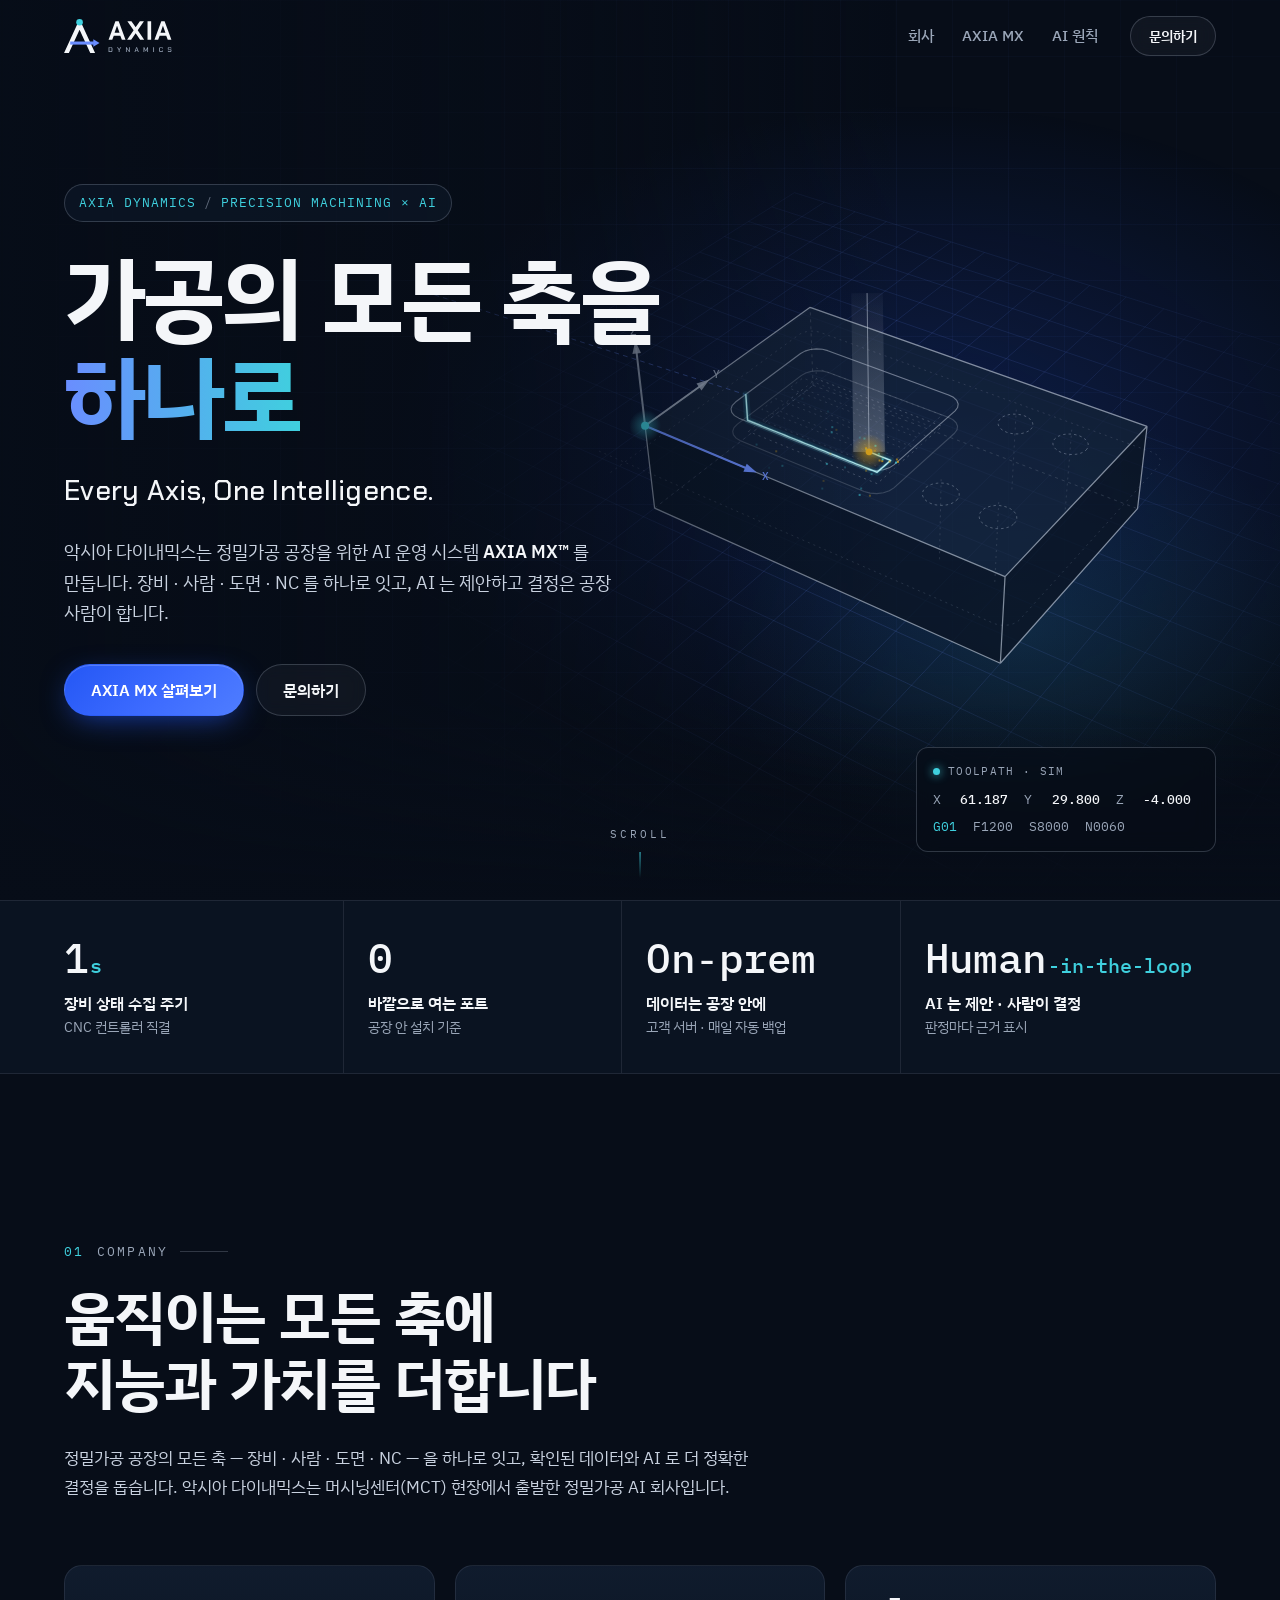
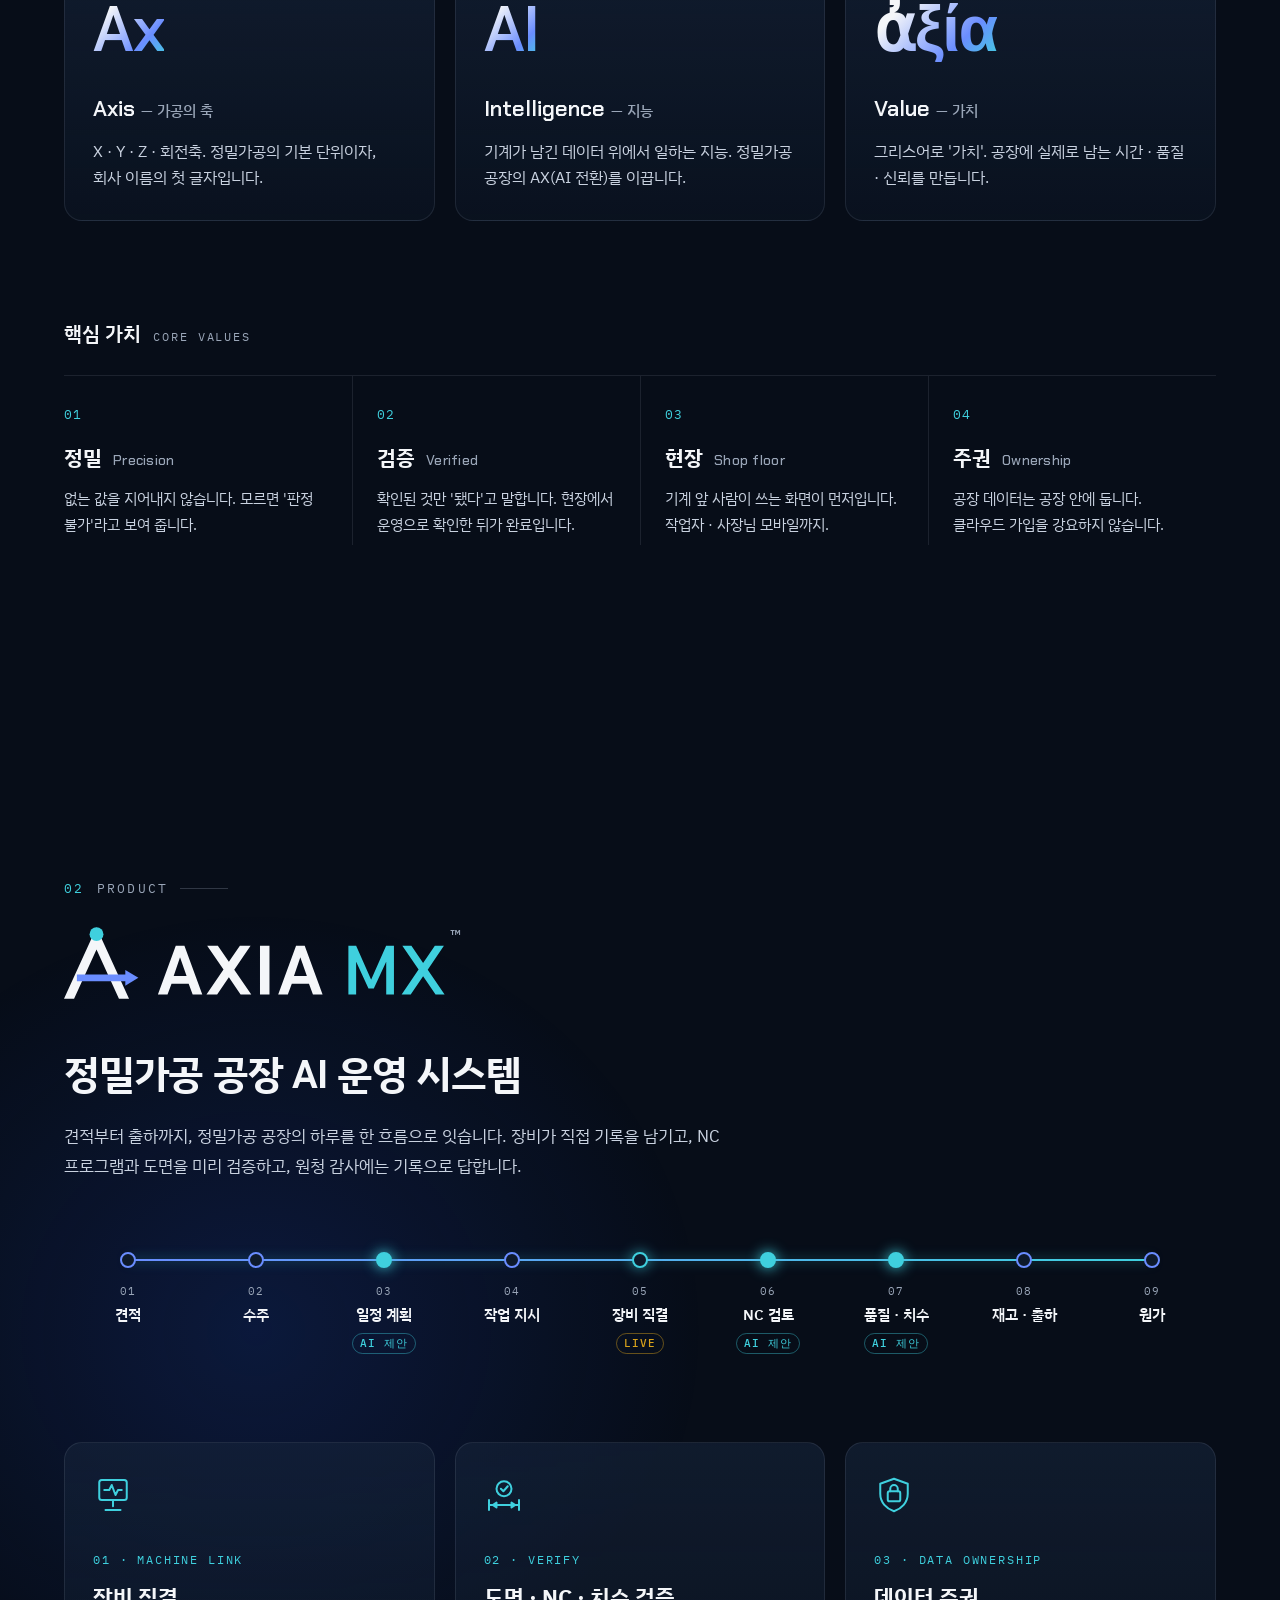
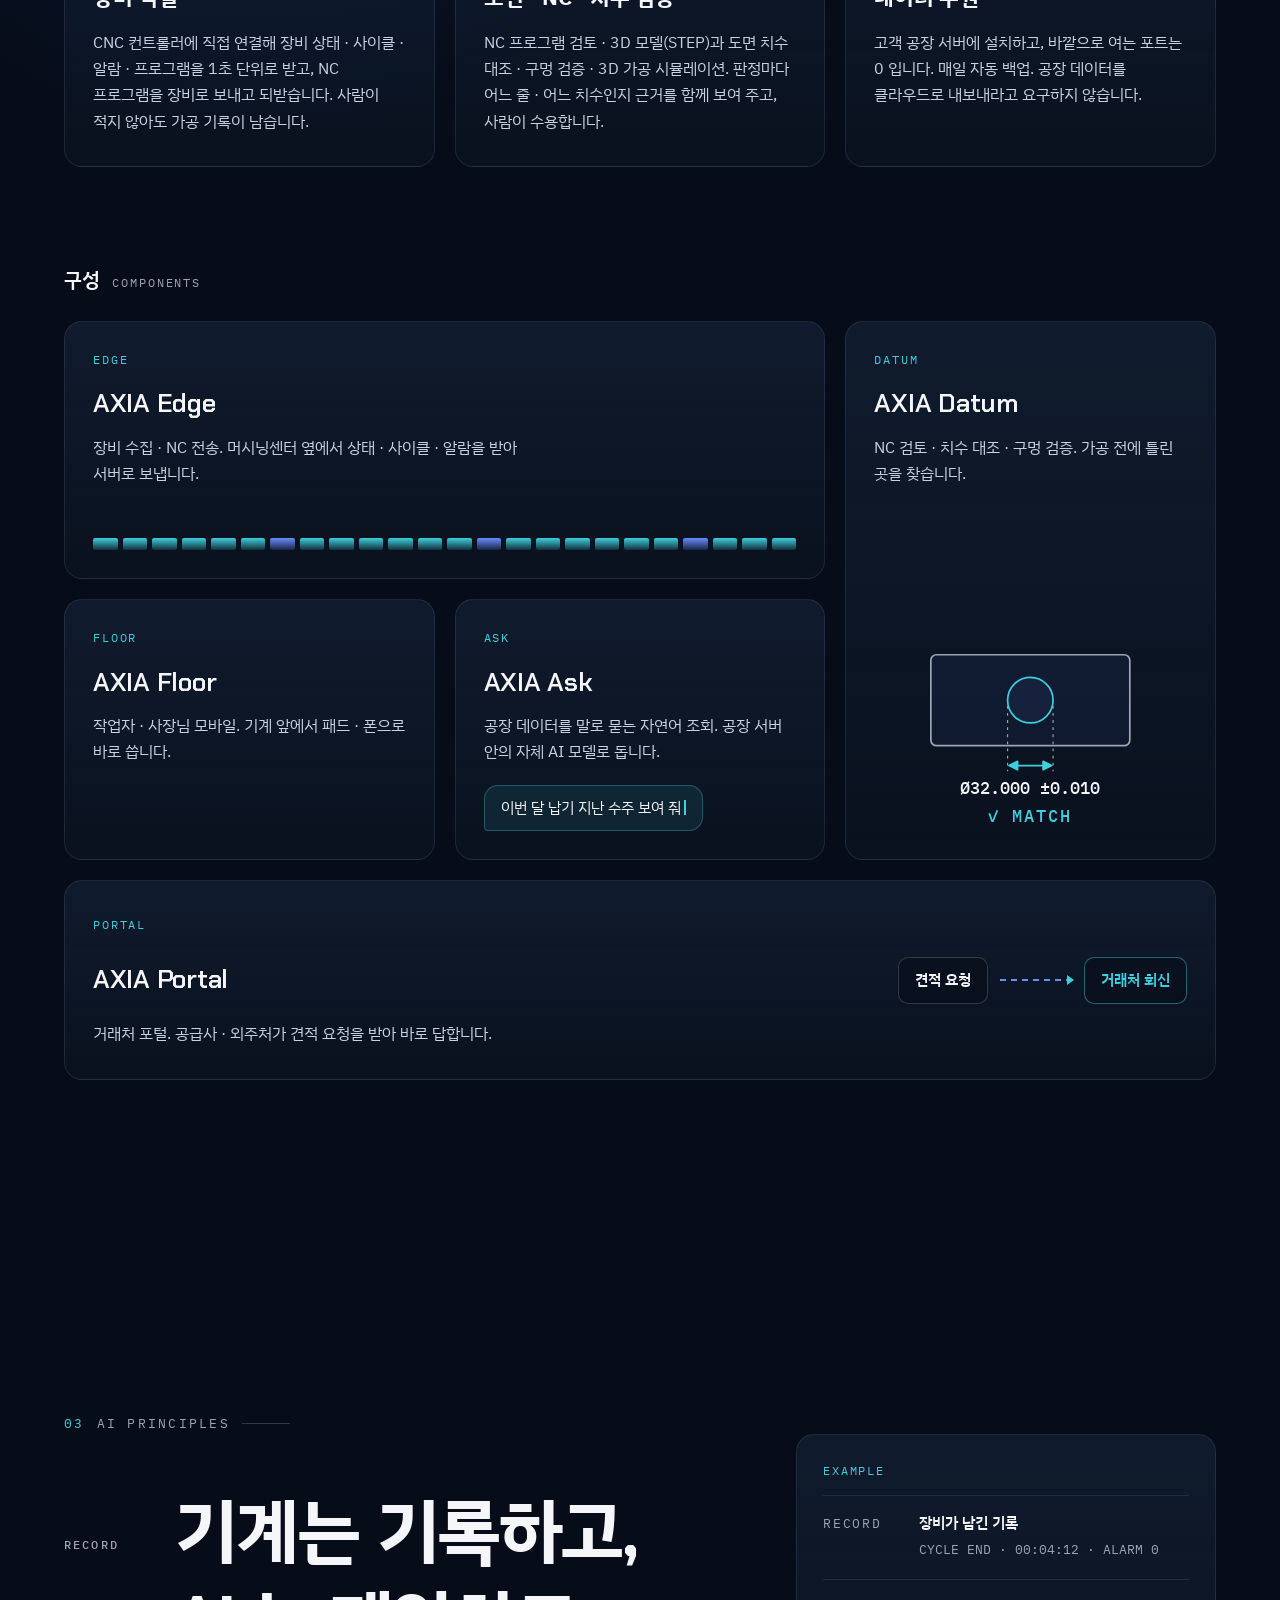
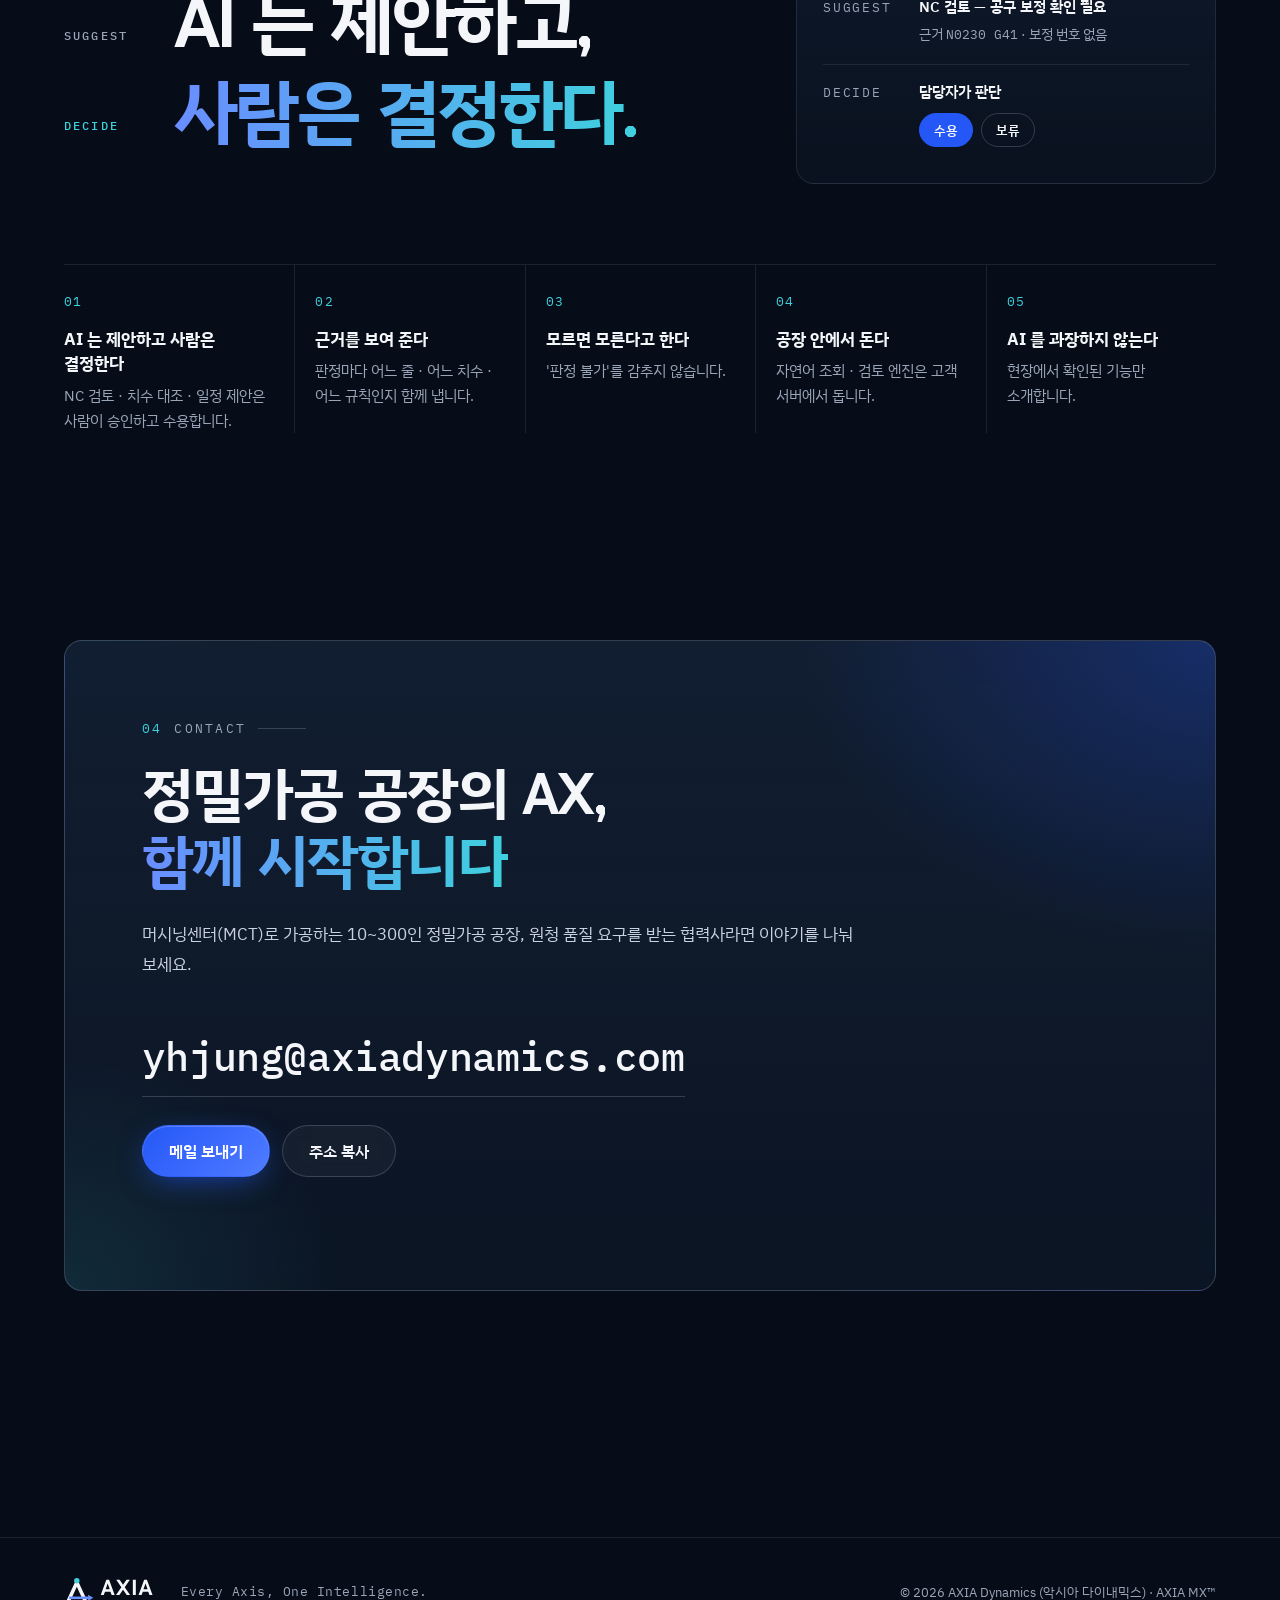
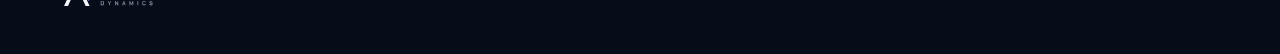
==== commit bf3f6dc7: "fix: 장비 회사 이름(FANUC · FOCAS) 빼기 — CNC 컨트롤러 직결 Co-Authored-By: Claude Opus 5.5 <noreply@anthropic.com" ====
--- a/index.html
+++ b/index.html
@@ -89,7 +89,7 @@
     <!-- 사실 띠 -->
     <section class="facts" id="facts" aria-label="AXIA MX 설계 원칙 요약">
       <div class="wrap facts-grid">
-        <div class="fact reveal"><p class="fact-num mono">1<small>s</small></p><p class="fact-title">장비 상태 수집 주기</p><p class="fact-sub">FANUC FOCAS 직결</p></div>
+        <div class="fact reveal"><p class="fact-num mono">1<small>s</small></p><p class="fact-title">장비 상태 수집 주기</p><p class="fact-sub">CNC 컨트롤러 직결</p></div>
         <div class="fact reveal" style="--d:1"><p class="fact-num mono">0</p><p class="fact-title">바깥으로 여는 포트</p><p class="fact-sub">공장 안 설치 기준</p></div>
         <div class="fact reveal" style="--d:2"><p class="fact-num mono">On&#8209;prem</p><p class="fact-title">데이터는 공장 안에</p><p class="fact-sub">고객 서버 · 매일 자동 백업</p></div>
         <div class="fact reveal" style="--d:3"><p class="fact-num mono">Human<small>-in-the-loop</small></p><p class="fact-title">AI 는 제안 · 사람이 결정</p><p class="fact-sub">판정마다 근거 표시</p></div>
@@ -159,7 +159,7 @@
             <svg class="icon" viewBox="0 0 32 32" aria-hidden="true"><rect x="5" y="4" width="22" height="16" rx="2"/><path d="M16 20v5M10 28h12M9 12h4l2-4 3 8 2-4h3"/></svg>
             <p class="mono tag">01 · MACHINE LINK</p>
             <h3>장비 직결</h3>
-            <p>FANUC FOCAS 로 장비 상태 · 사이클 · 알람 · 프로그램을 1초 단위로 받고, NC 프로그램을 장비로 보내고 되받습니다. 사람이 적지 않아도 가공 기록이 남습니다.</p>
+            <p>CNC 컨트롤러에 직접 연결해 장비 상태 · 사이클 · 알람 · 프로그램을 1초 단위로 받고, NC 프로그램을 장비로 보내고 되받습니다. 사람이 적지 않아도 가공 기록이 남습니다.</p>
           </article>
           <article class="card diff-card reveal" style="--d:1">
             <svg class="icon" viewBox="0 0 32 32" aria-hidden="true"><path d="M4 24h24M4 20v8M28 20v8"/><path d="M7 24l3-2v4zM25 24l-3-2v4z"/><circle cx="16" cy="11" r="6"/><path d="M13.5 11l2 2 3.5-4"/></svg>
@@ -250,7 +250,7 @@
         <div class="card contact reveal">
           <p class="kicker mono"><span>04</span> CONTACT</p>
           <h2 id="contact-title" class="h2">정밀가공 공장의 AX,<br><span class="grad">함께 시작합니다</span></h2>
-          <p class="lead">머시닝센터 · FANUC 컨트롤러로 가공하는 10~300인 정밀가공 공장, 원청 품질 요구를 받는 협력사라면 이야기를 나눠 보세요.</p>
+          <p class="lead">머시닝센터(MCT)로 가공하는 10~300인 정밀가공 공장, 원청 품질 요구를 받는 협력사라면 이야기를 나눠 보세요.</p>
           <div class="mail">
             <a class="mail-addr mono" href="mailto:yhjung@axiadynamics.com">yhjung@axiadynamics.com</a>
             <div class="mail-actions">
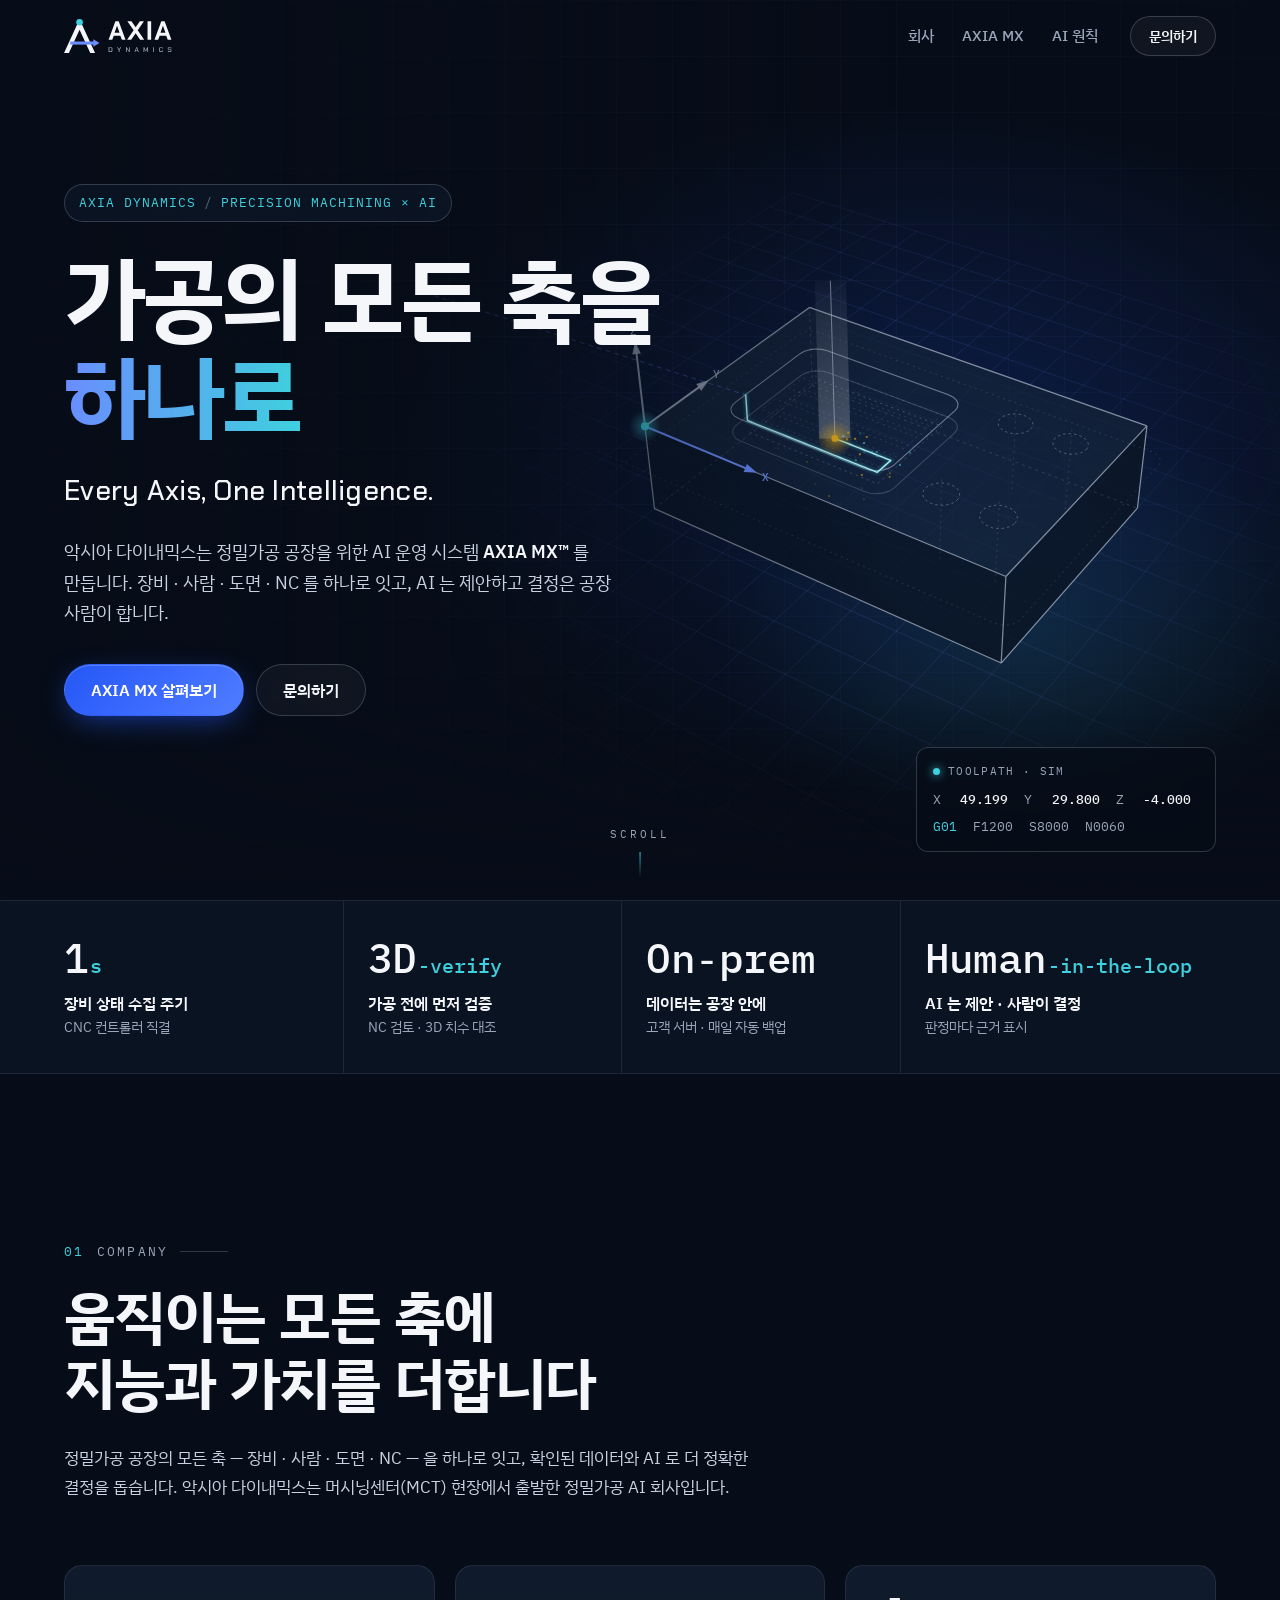
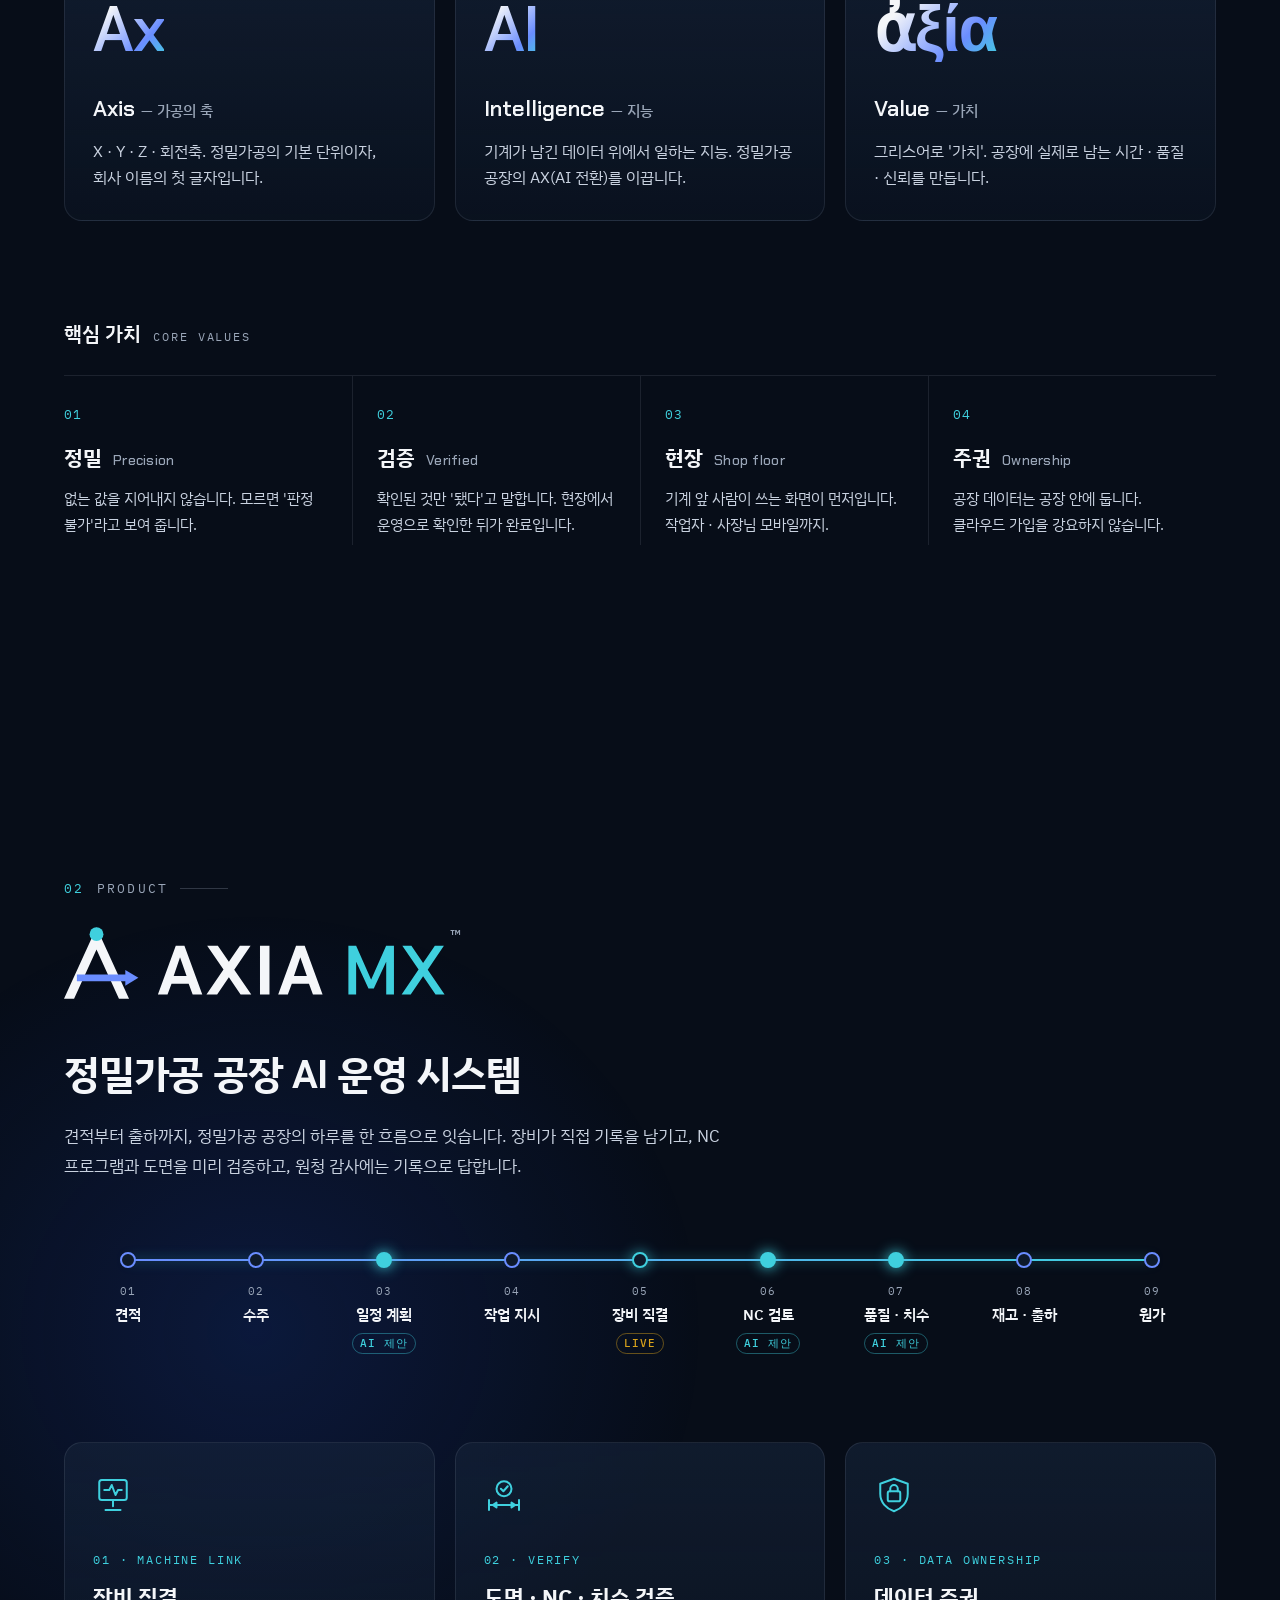
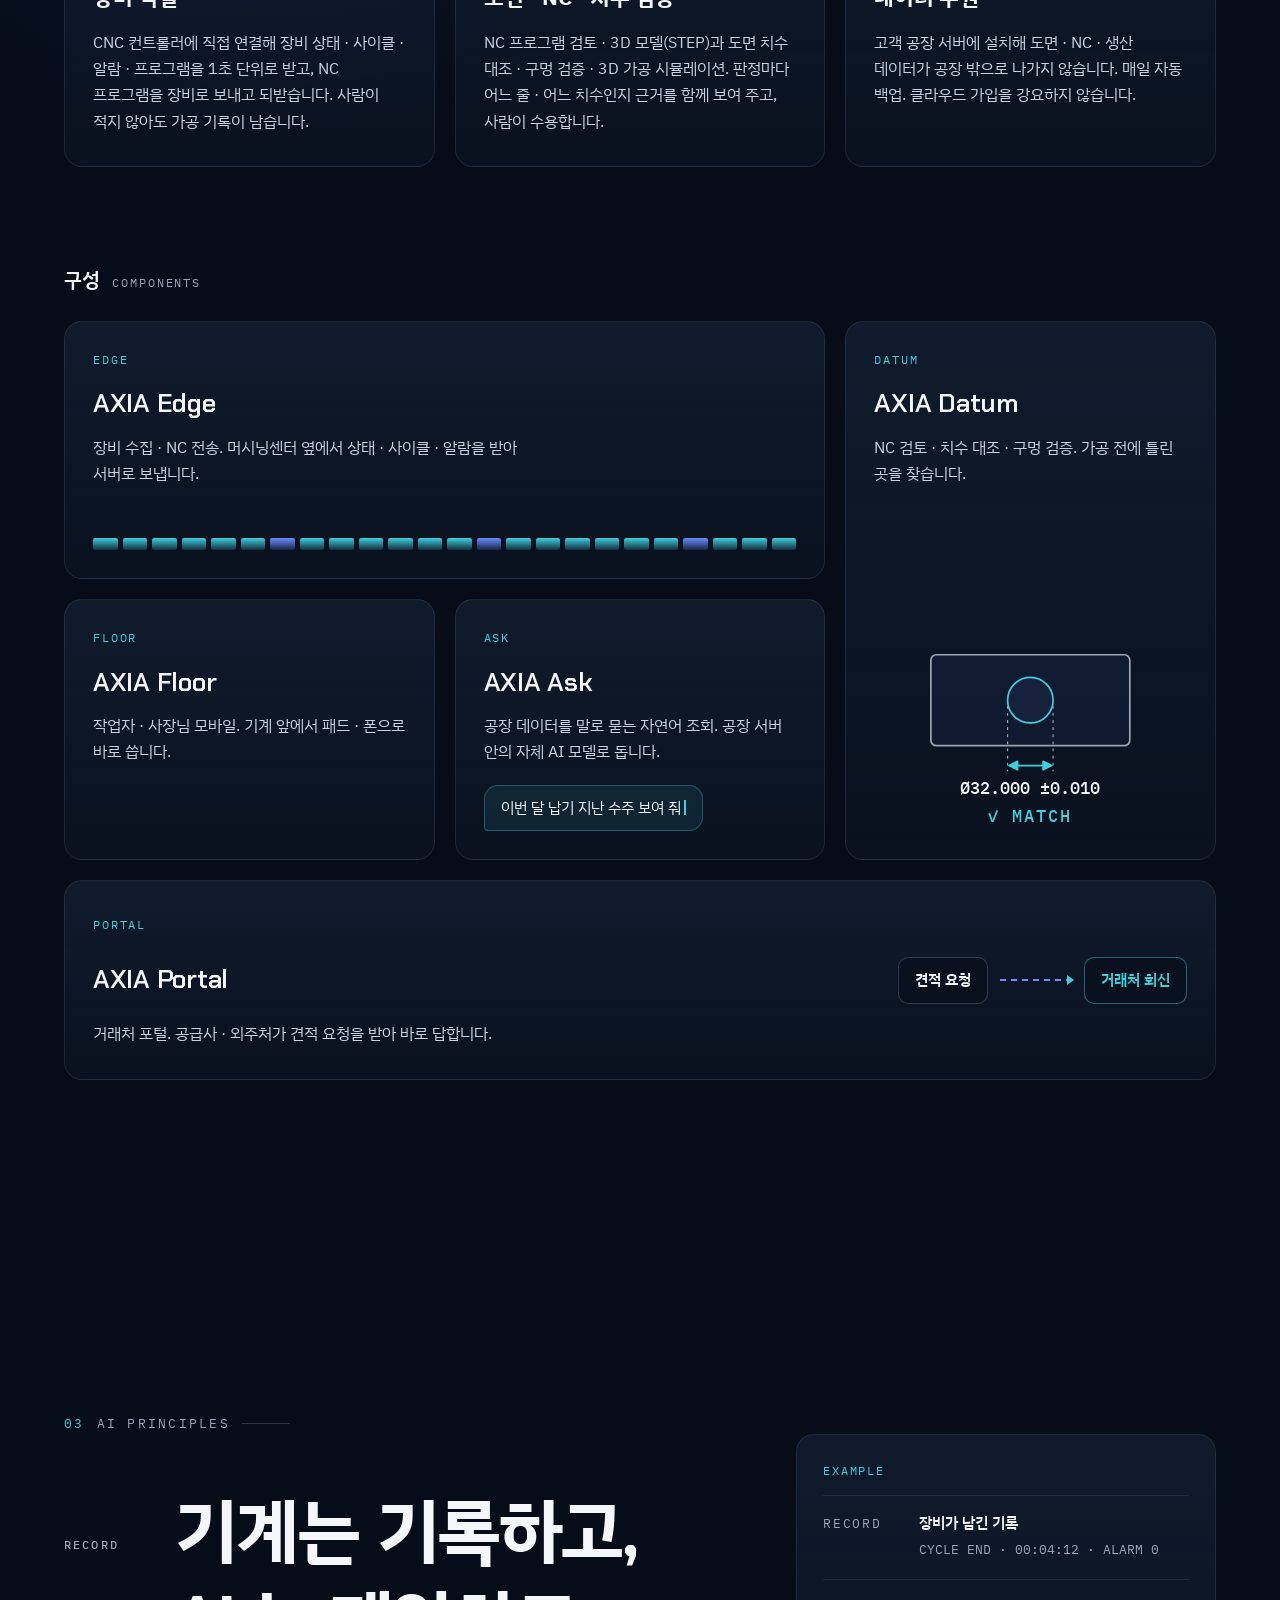
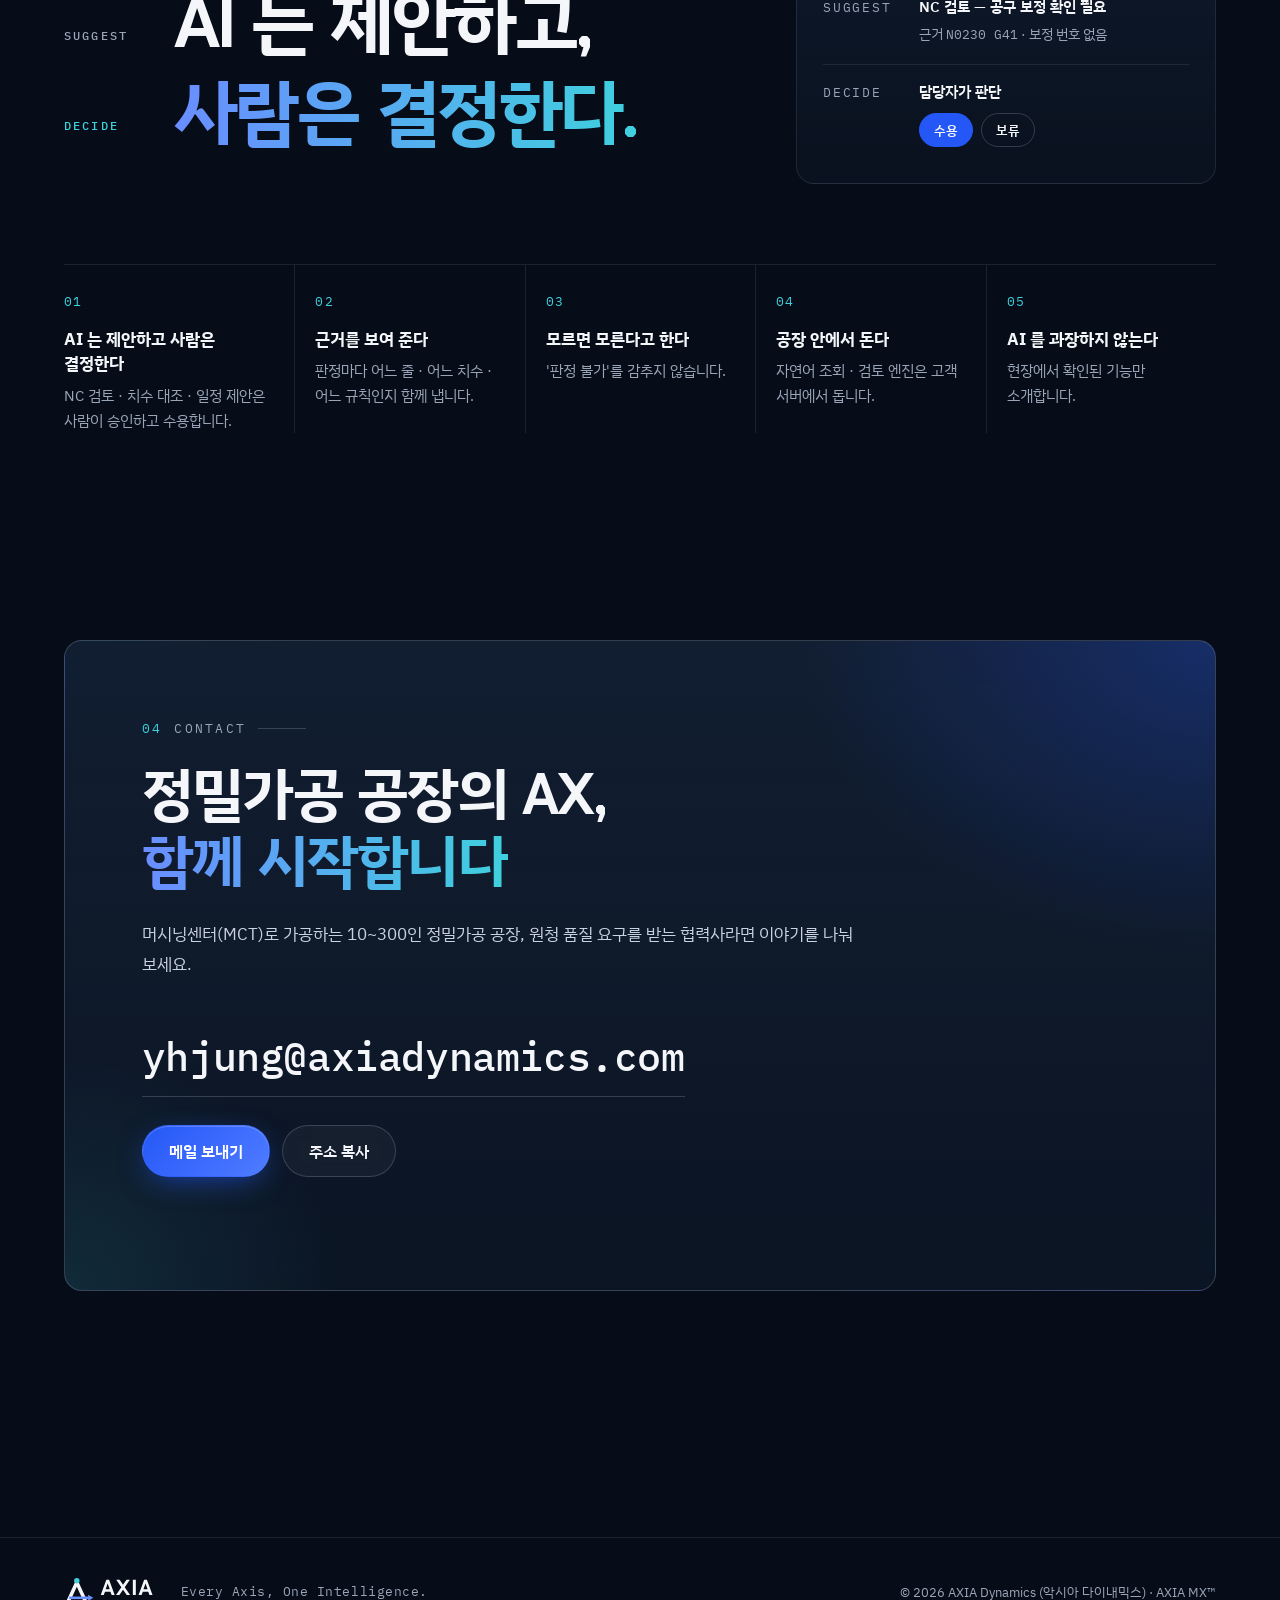
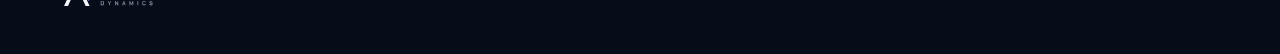
==== commit b7fdd8b6: "fix: 사실 띠 '바깥 포트 0' → '3D-verify 가공 전에 먼저 검증' · 데이터 주권 글 방문자 말로 Co-Authored-By: Claude Opus 5.5 <nor" ====
--- a/index.html
+++ b/index.html
@@ -90,7 +90,7 @@
     <section class="facts" id="facts" aria-label="AXIA MX 설계 원칙 요약">
       <div class="wrap facts-grid">
         <div class="fact reveal"><p class="fact-num mono">1<small>s</small></p><p class="fact-title">장비 상태 수집 주기</p><p class="fact-sub">CNC 컨트롤러 직결</p></div>
-        <div class="fact reveal" style="--d:1"><p class="fact-num mono">0</p><p class="fact-title">바깥으로 여는 포트</p><p class="fact-sub">공장 안 설치 기준</p></div>
+        <div class="fact reveal" style="--d:1"><p class="fact-num mono">3D<small>-verify</small></p><p class="fact-title">가공 전에 먼저 검증</p><p class="fact-sub">NC 검토 · 3D 치수 대조</p></div>
         <div class="fact reveal" style="--d:2"><p class="fact-num mono">On&#8209;prem</p><p class="fact-title">데이터는 공장 안에</p><p class="fact-sub">고객 서버 · 매일 자동 백업</p></div>
         <div class="fact reveal" style="--d:3"><p class="fact-num mono">Human<small>-in-the-loop</small></p><p class="fact-title">AI 는 제안 · 사람이 결정</p><p class="fact-sub">판정마다 근거 표시</p></div>
       </div>
@@ -171,7 +171,7 @@
             <svg class="icon" viewBox="0 0 32 32" aria-hidden="true"><path d="M16 3l11 4v8c0 7-5 12-11 14C10 27 5 22 5 15V7z"/><rect x="11" y="13" width="10" height="8" rx="1.5"/><path d="M13 13v-2a3 3 0 0 1 6 0v2"/></svg>
             <p class="mono tag">03 · DATA OWNERSHIP</p>
             <h3>데이터 주권</h3>
-            <p>고객 공장 서버에 설치하고, 바깥으로 여는 포트는 0 입니다. 매일 자동 백업. 공장 데이터를 클라우드로 내보내라고 요구하지 않습니다.</p>
+            <p>고객 공장 서버에 설치해 도면 · NC · 생산 데이터가 공장 밖으로 나가지 않습니다. 매일 자동 백업. 클라우드 가입을 강요하지 않습니다.</p>
           </article>
         </div>
 
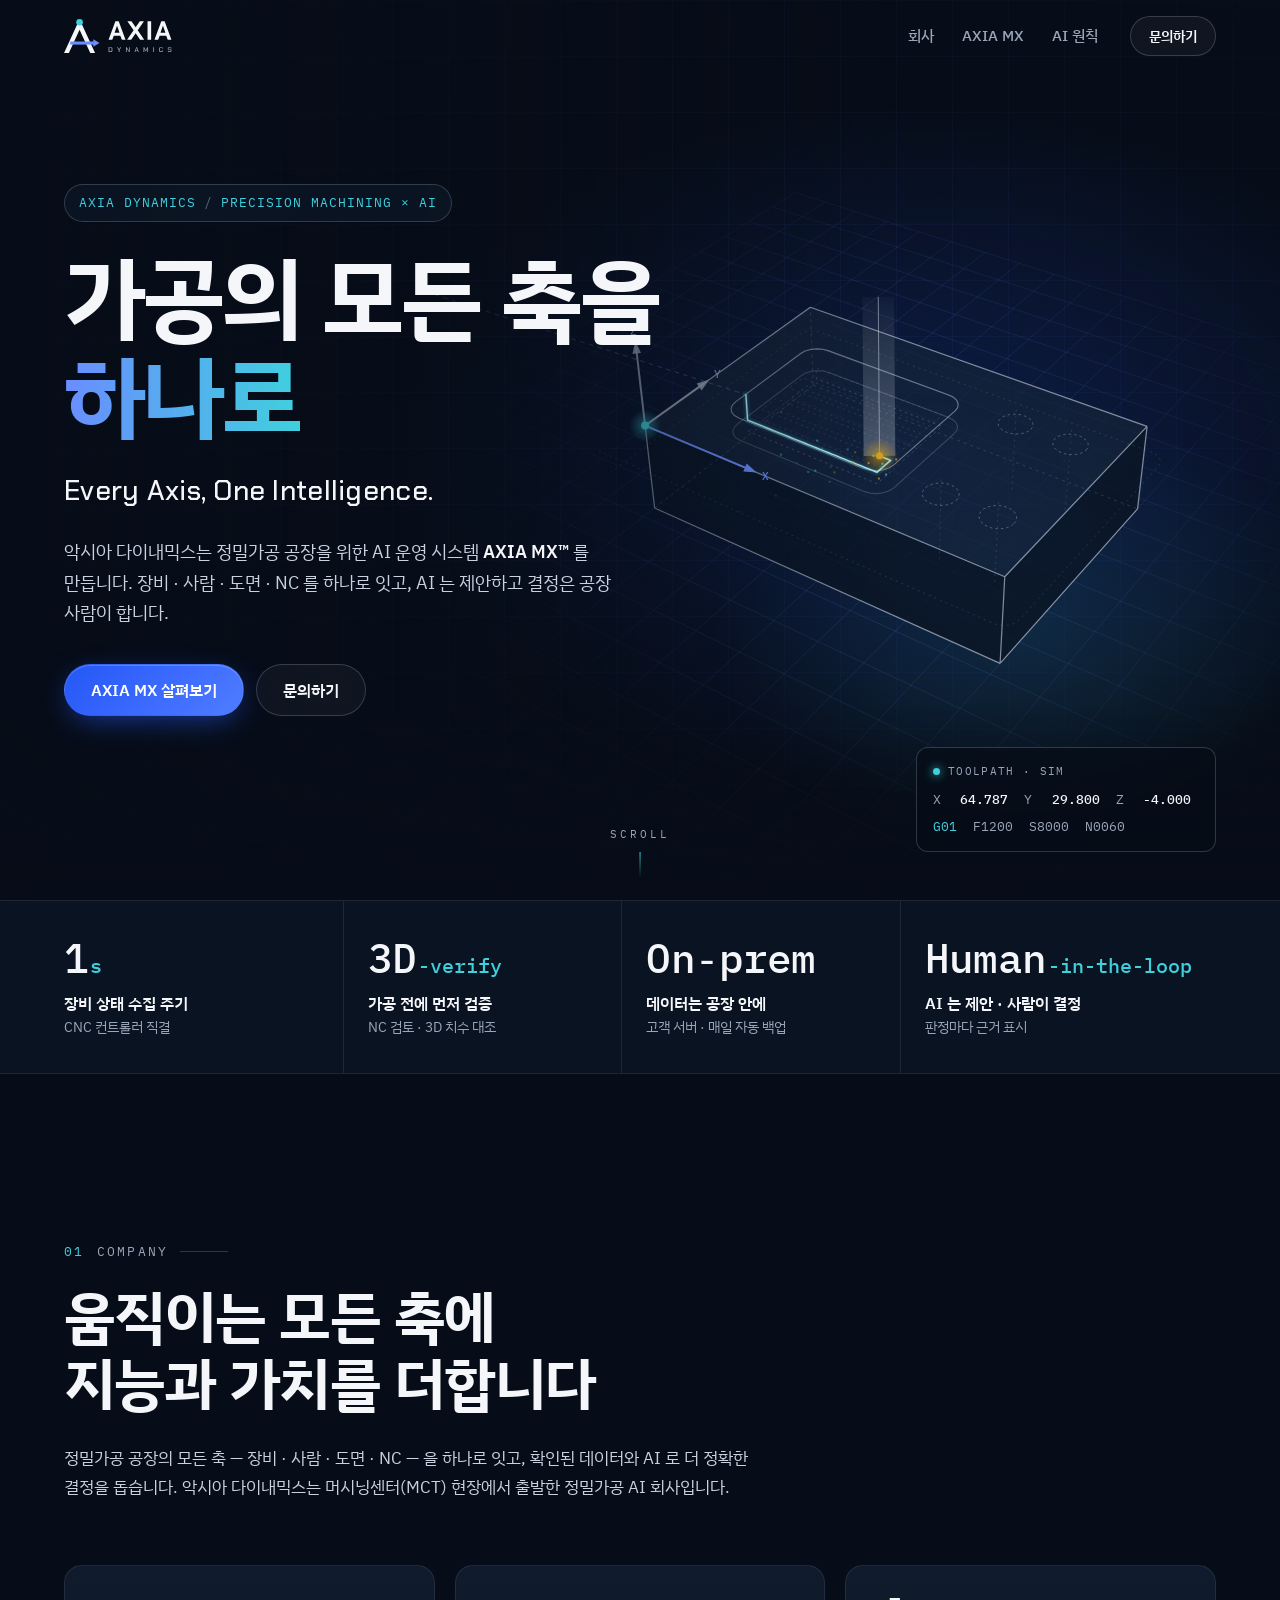
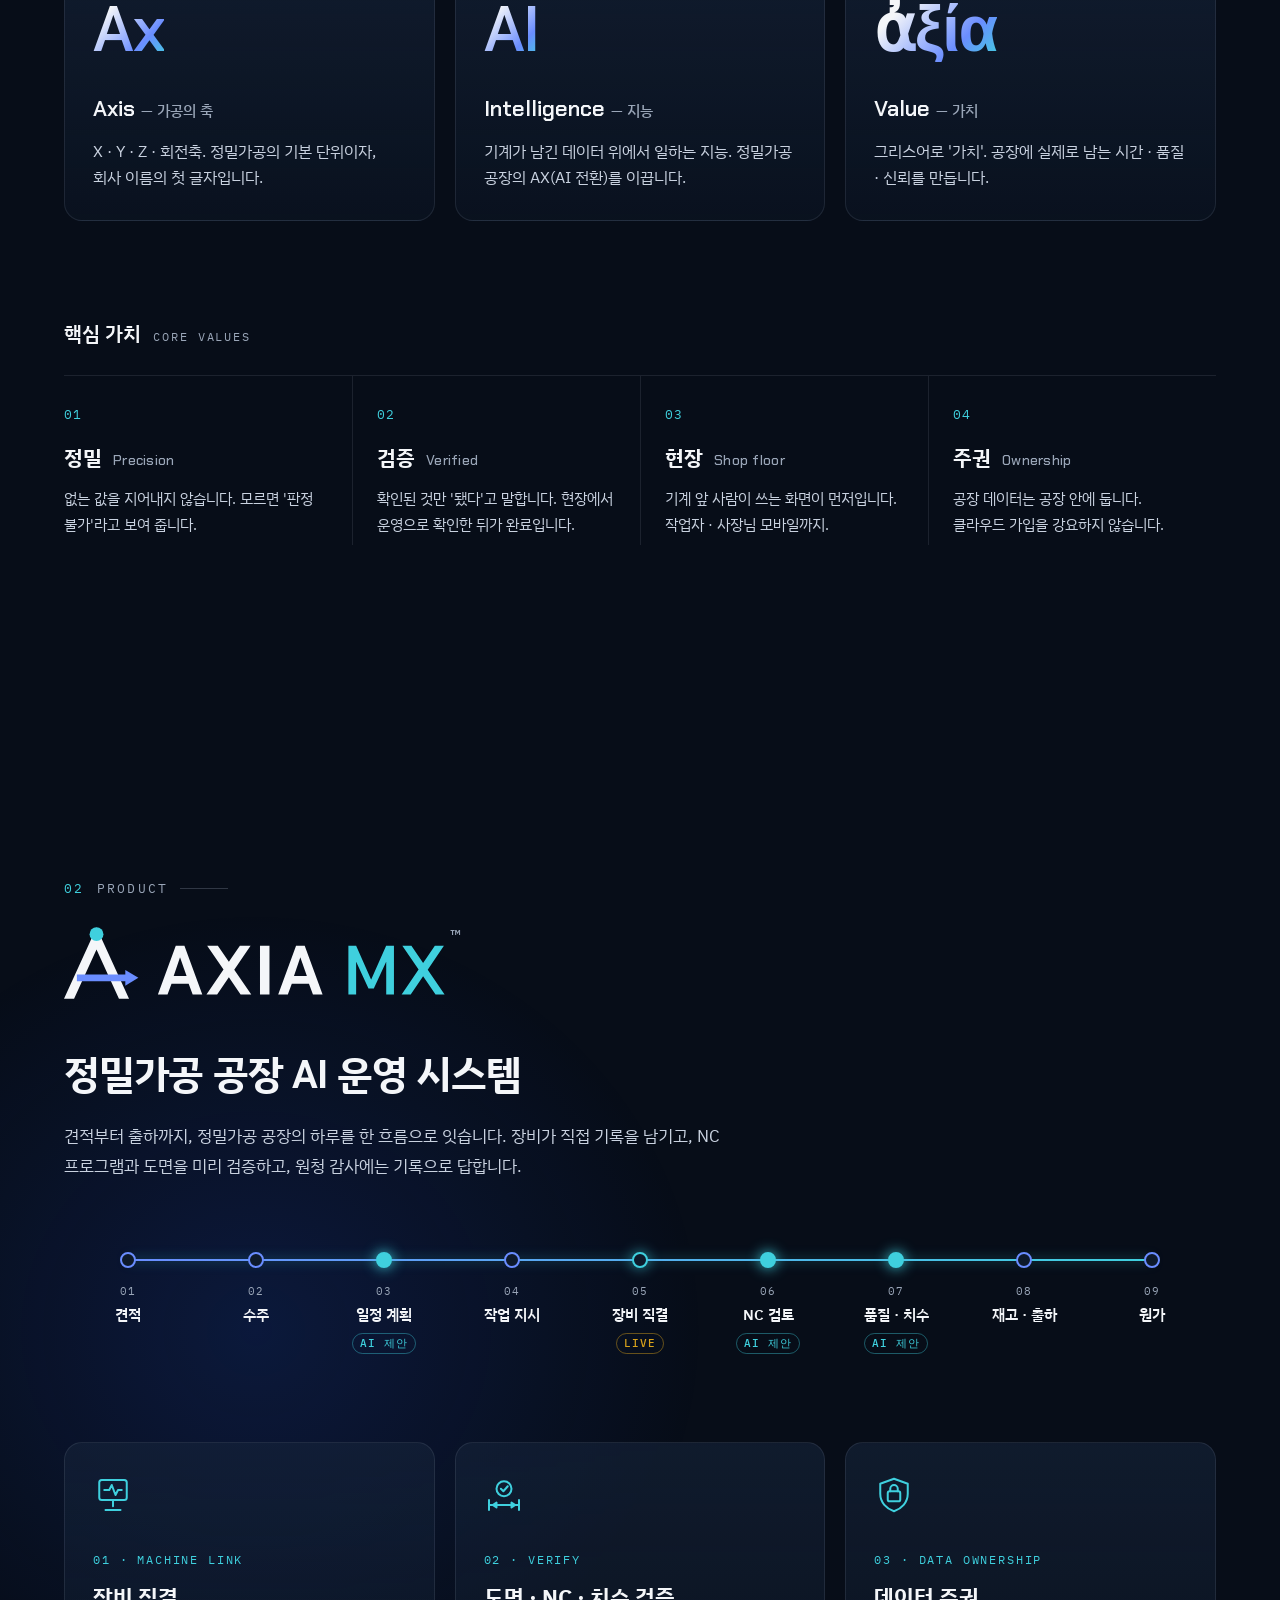
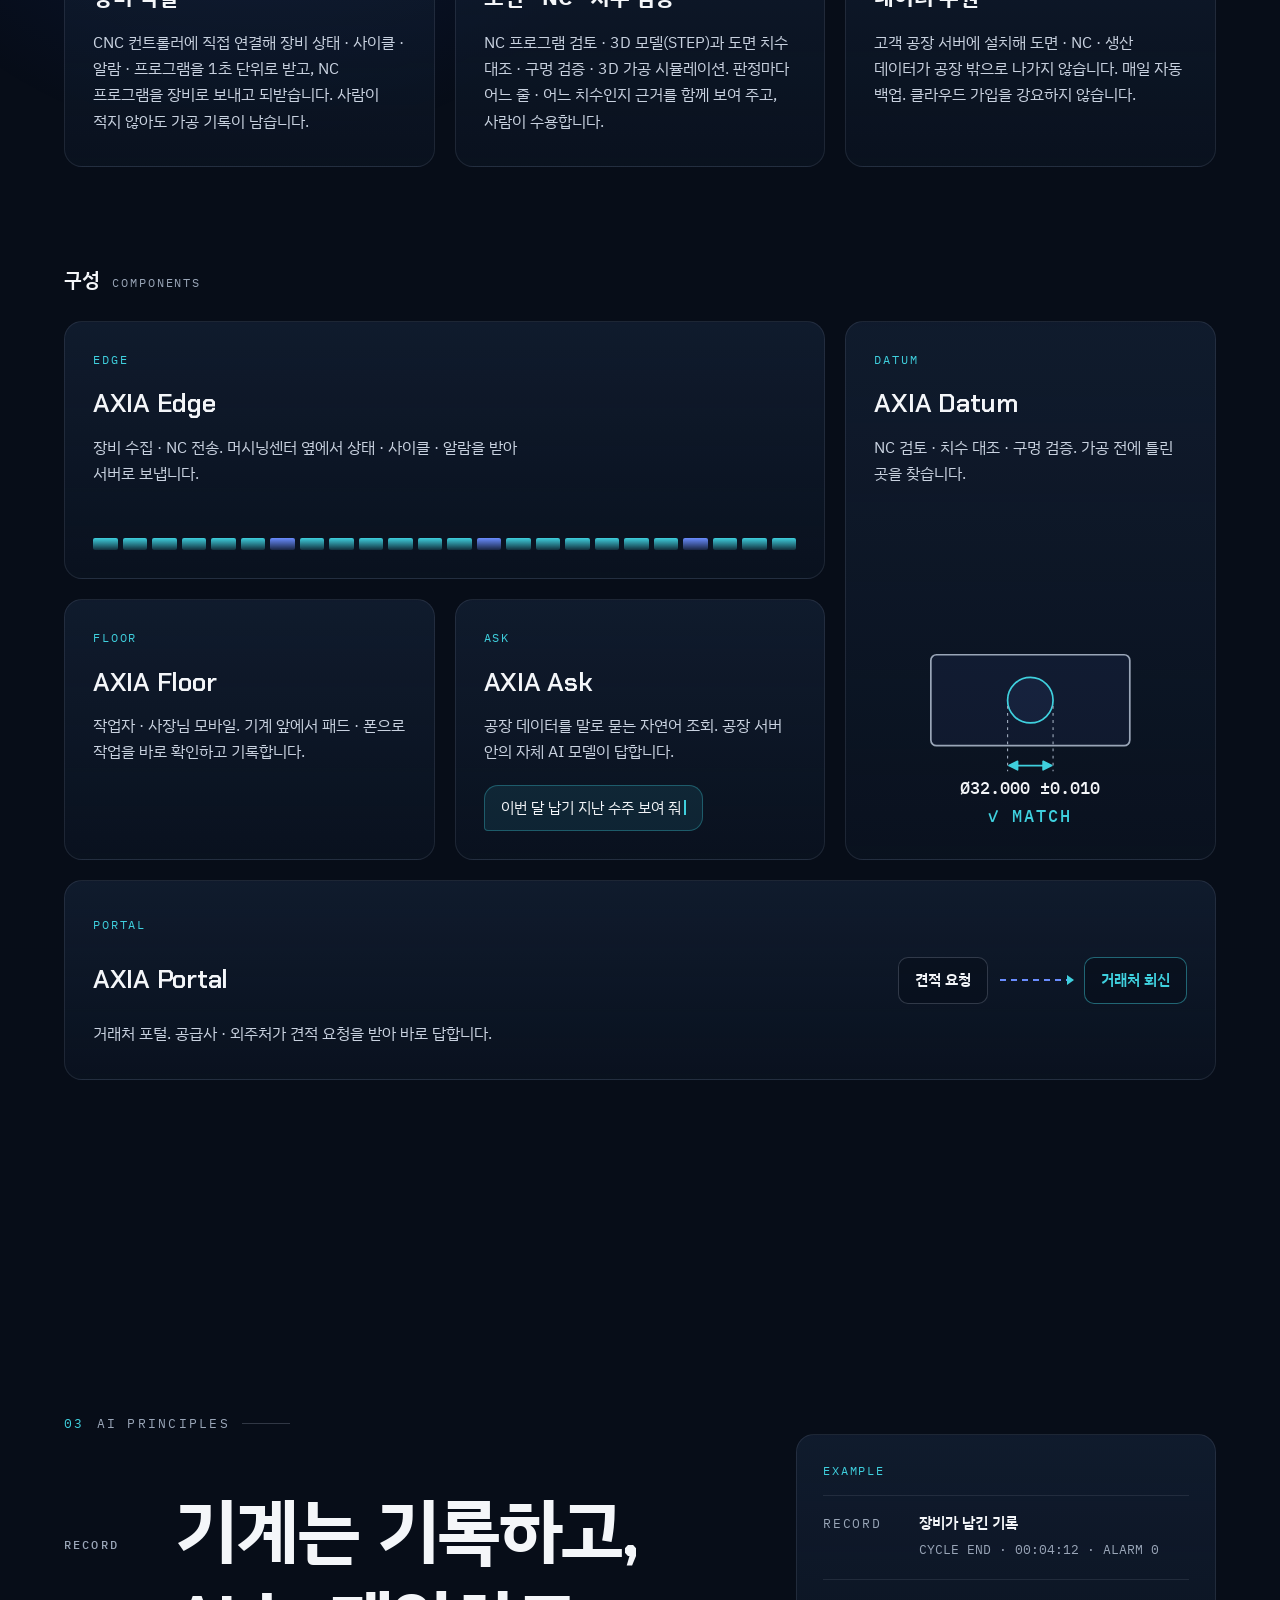
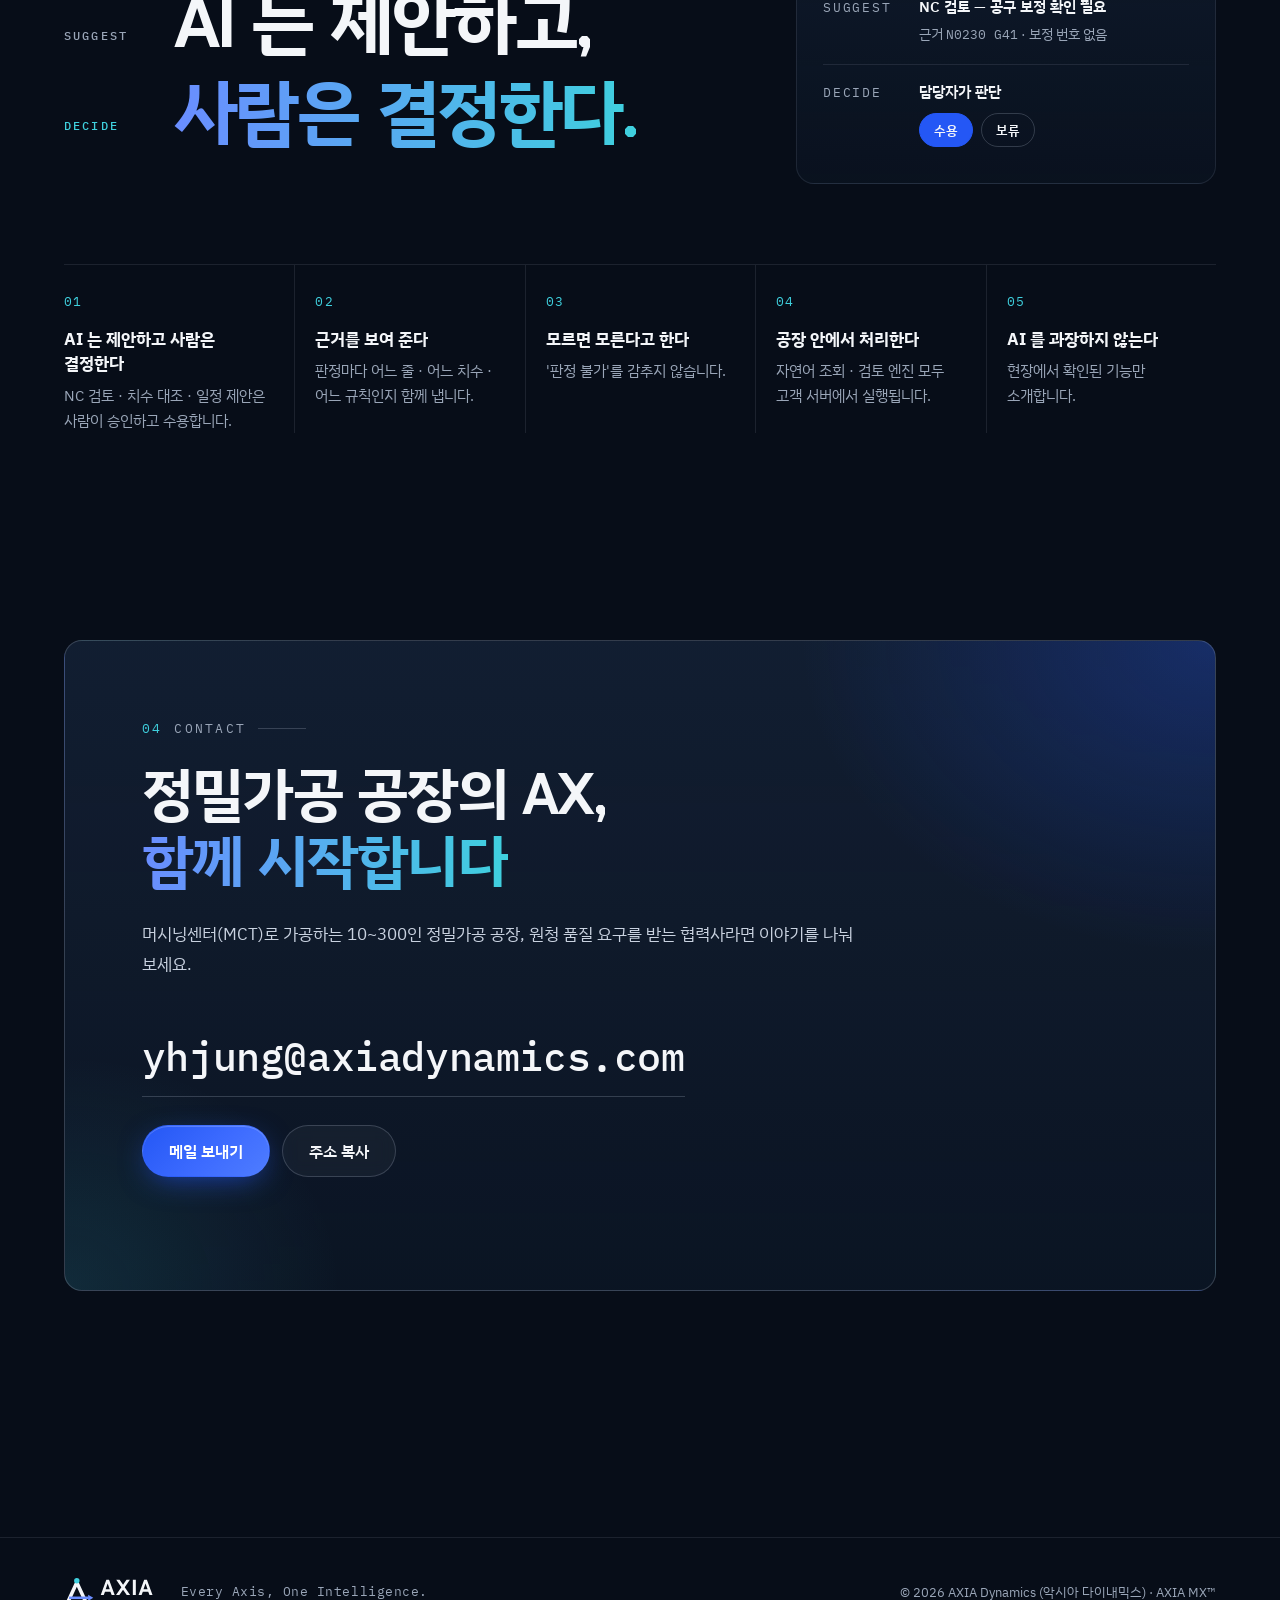
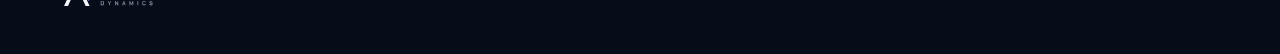
==== commit 91d2d4a7: "fix: 어색한 표현 고치기 — '돕니다' · '돈다' · '씁니다' - AXIA Floor: 바로 씁니다 → 작업을 바로 확인하고 기록합니다 - AXIA Ask: 자체 AI 모델" ====
--- a/index.html
+++ b/index.html
@@ -199,12 +199,12 @@
           <article class="card tile reveal" style="--d:2">
             <p class="mono tag">FLOOR</p>
             <h4>AXIA Floor</h4>
-            <p>작업자 · 사장님 모바일. 기계 앞에서 패드 · 폰으로 바로 씁니다.</p>
+            <p>작업자 · 사장님 모바일. 기계 앞에서 패드 · 폰으로 작업을 바로 확인하고 기록합니다.</p>
           </article>
           <article class="card tile tile-ask reveal" style="--d:3">
             <p class="mono tag">ASK</p>
             <h4>AXIA Ask</h4>
-            <p>공장 데이터를 말로 묻는 자연어 조회. 공장 서버 안의 자체 AI 모델로 돕니다.</p>
+            <p>공장 데이터를 말로 묻는 자연어 조회. 공장 서버 안의 자체 AI 모델이 답합니다.</p>
             <p class="bubble">이번 달 납기 지난 수주 보여 줘<span class="caret"></span></p>
           </article>
           <article class="card tile tile-portal reveal" style="--d:4">
@@ -238,7 +238,7 @@
           <li class="reveal"><span class="mono">01</span><div><h4>AI 는 제안하고 사람은 결정한다</h4><p>NC 검토 · 치수 대조 · 일정 제안은 사람이 승인하고 수용합니다.</p></div></li>
           <li class="reveal" style="--d:1"><span class="mono">02</span><div><h4>근거를 보여 준다</h4><p>판정마다 어느 줄 · 어느 치수 · 어느 규칙인지 함께 냅니다.</p></div></li>
           <li class="reveal" style="--d:2"><span class="mono">03</span><div><h4>모르면 모른다고 한다</h4><p>'판정 불가'를 감추지 않습니다.</p></div></li>
-          <li class="reveal" style="--d:3"><span class="mono">04</span><div><h4>공장 안에서 돈다</h4><p>자연어 조회 · 검토 엔진은 고객 서버에서 돕니다.</p></div></li>
+          <li class="reveal" style="--d:3"><span class="mono">04</span><div><h4>공장 안에서 처리한다</h4><p>자연어 조회 · 검토 엔진 모두 고객 서버에서 실행됩니다.</p></div></li>
           <li class="reveal" style="--d:4"><span class="mono">05</span><div><h4>AI 를 과장하지 않는다</h4><p>현장에서 확인된 기능만 소개합니다.</p></div></li>
         </ol>
       </div>
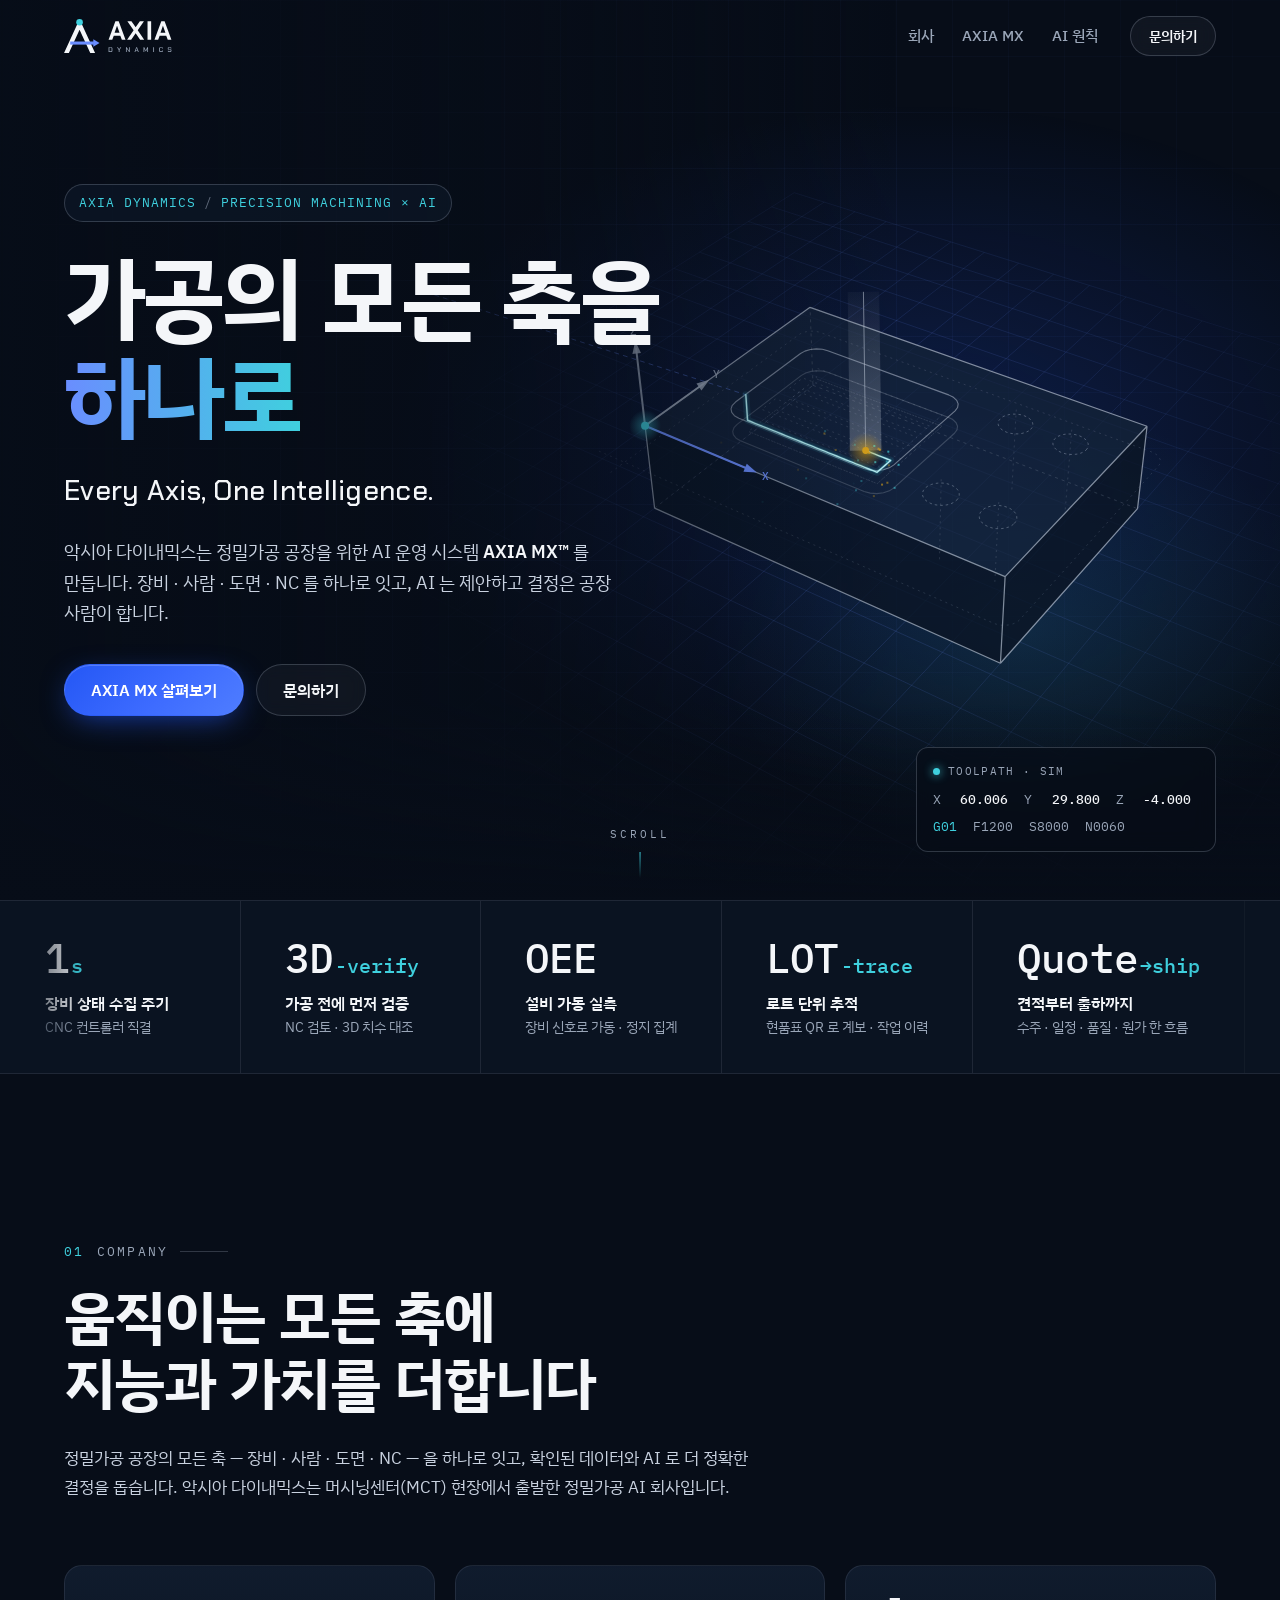
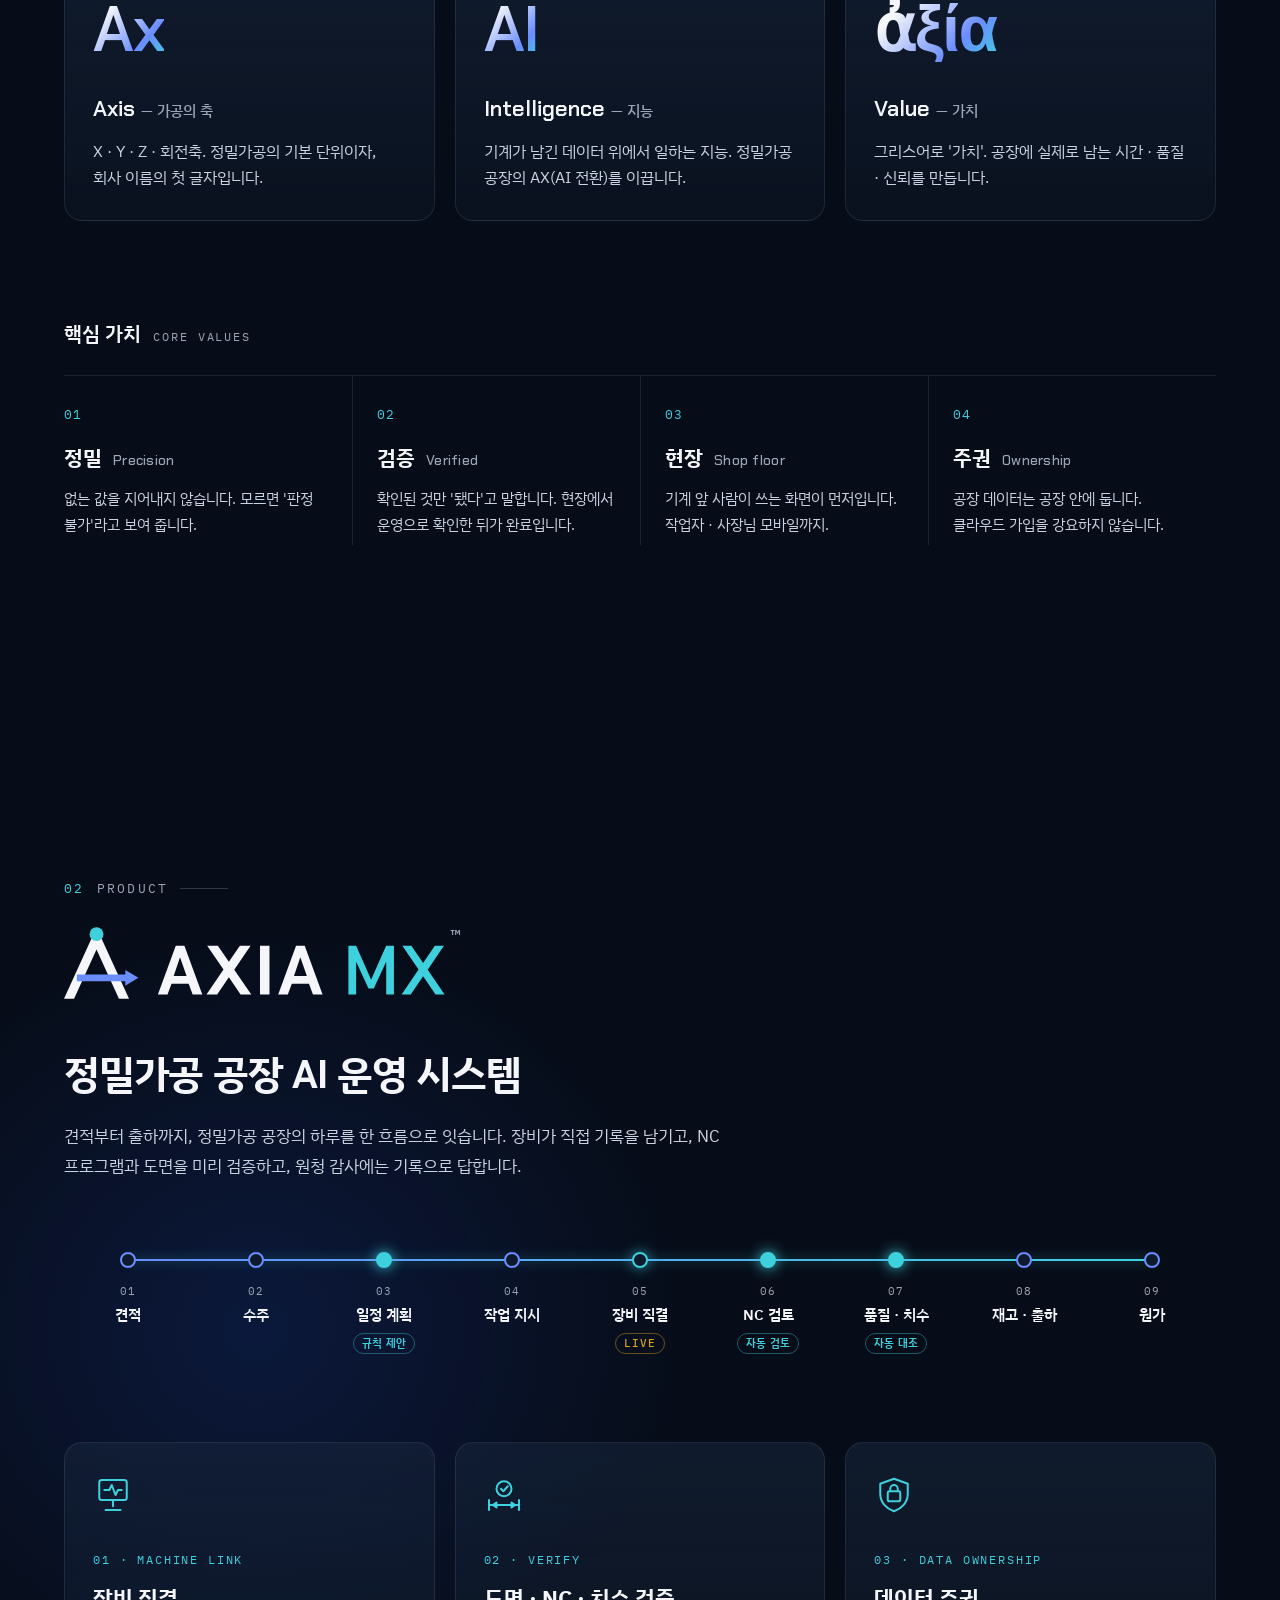
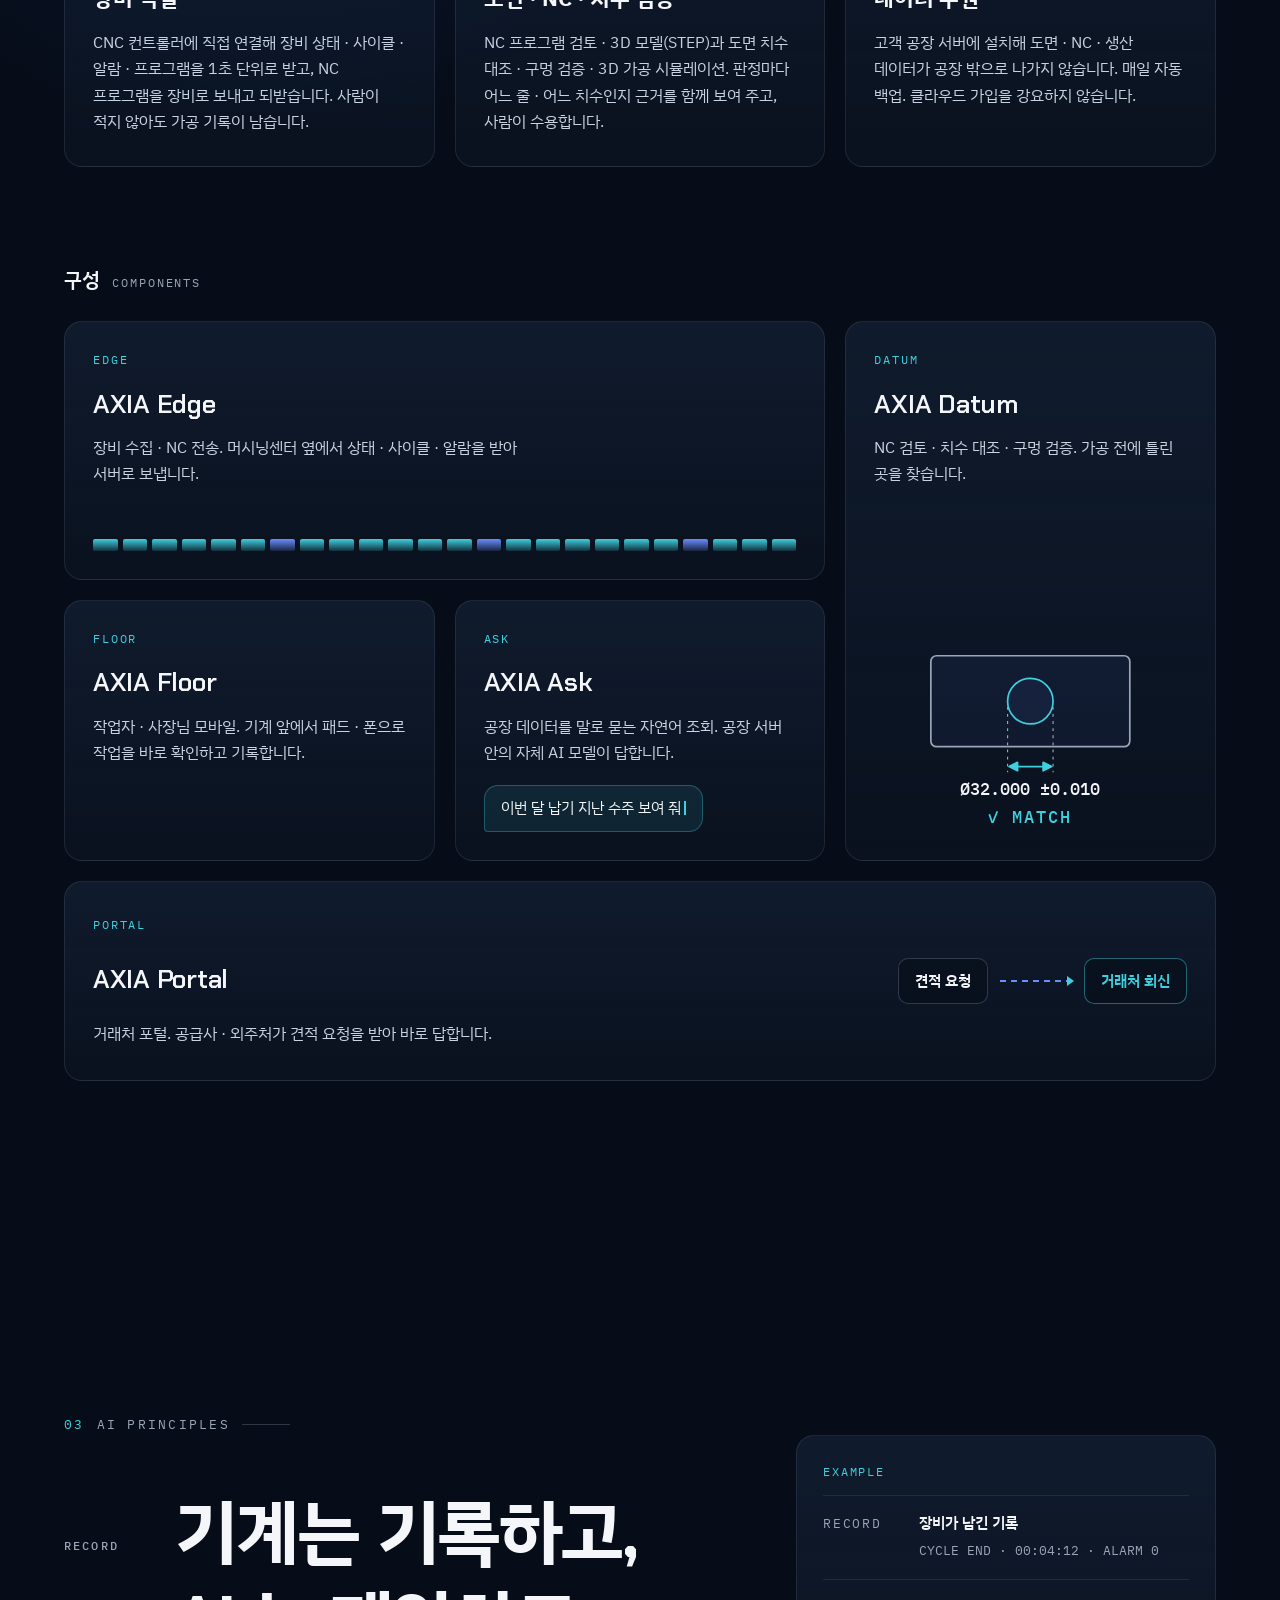
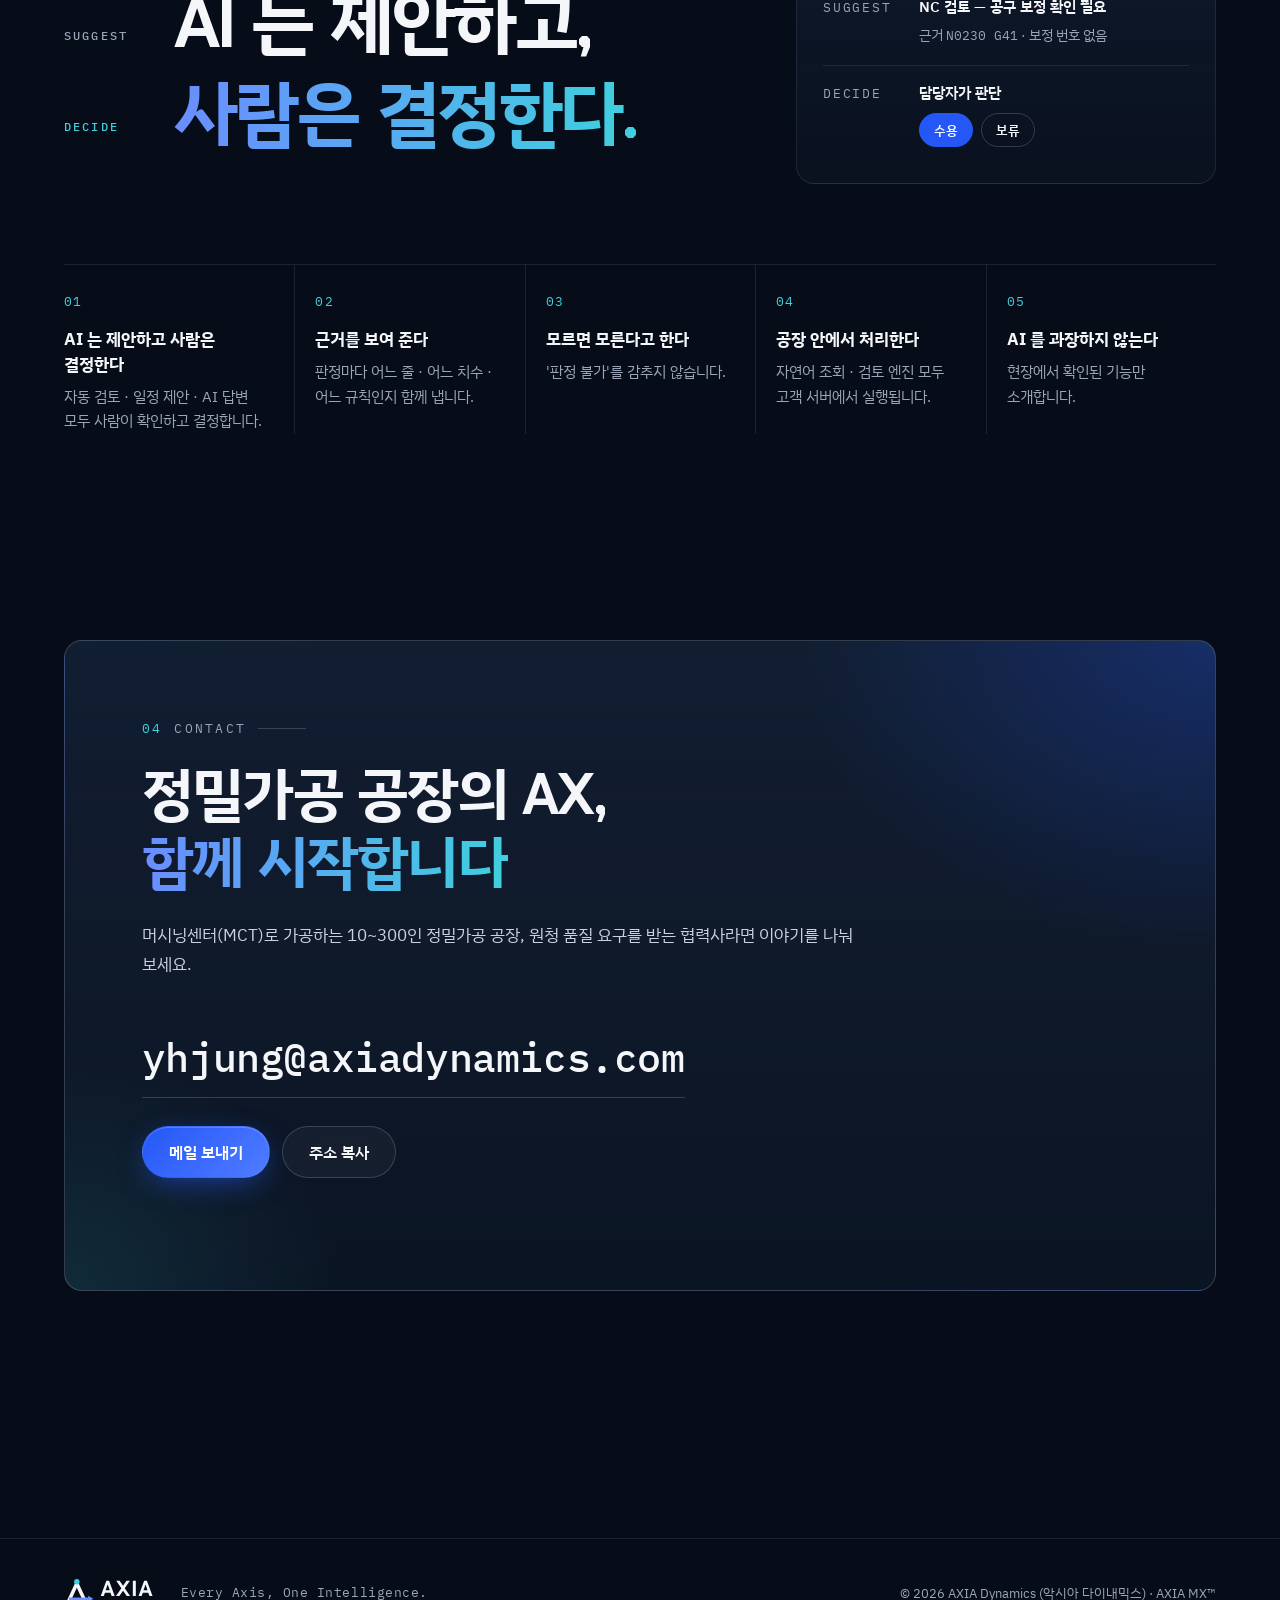
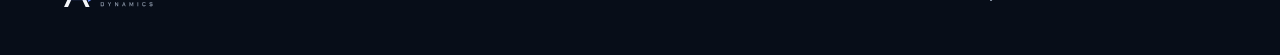
==== commit 04b2bf5c: "feat: 'AI 제안' 꼬리표를 사실대로 · 사실 띠 8칸 흐르는 띠 - 흐름 꼬리표: 일정 계획 = 규칙 제안 · NC 검토 = 자동 검토 · 품질 · 치수 = 자동 대조   " ====
--- a/index.html
+++ b/index.html
@@ -86,13 +86,19 @@
       <a class="scroll-cue mono" href="#facts" aria-label="아래로">SCROLL</a>
     </section>
 
-    <!-- 사실 띠 -->
-    <section class="facts" id="facts" aria-label="AXIA MX 설계 원칙 요약">
-      <div class="wrap facts-grid">
-        <div class="fact reveal"><p class="fact-num mono">1<small>s</small></p><p class="fact-title">장비 상태 수집 주기</p><p class="fact-sub">CNC 컨트롤러 직결</p></div>
-        <div class="fact reveal" style="--d:1"><p class="fact-num mono">3D<small>-verify</small></p><p class="fact-title">가공 전에 먼저 검증</p><p class="fact-sub">NC 검토 · 3D 치수 대조</p></div>
-        <div class="fact reveal" style="--d:2"><p class="fact-num mono">On&#8209;prem</p><p class="fact-title">데이터는 공장 안에</p><p class="fact-sub">고객 서버 · 매일 자동 백업</p></div>
-        <div class="fact reveal" style="--d:3"><p class="fact-num mono">Human<small>-in-the-loop</small></p><p class="fact-title">AI 는 제안 · 사람이 결정</p><p class="fact-sub">판정마다 근거 표시</p></div>
+    <!-- 사실 띠 — PC · 태블릿 = 왼쪽으로 흐르는 띠(site.js 가 한 벌 더 붙여 이어 돈다 · 마우스를 올리면 멈춤 · 움직임 줄이기 = 손으로 넘기기) · 폰 = 2열 여러 줄. 칸 수는 짝수로(폰 2열) -->
+    <section class="facts" id="facts" aria-label="AXIA MX 핵심 사실">
+      <div class="facts-viewport reveal">
+        <div class="facts-track">
+          <div class="fact"><p class="fact-num mono">1<small>s</small></p><p class="fact-title">장비 상태 수집 주기</p><p class="fact-sub">CNC 컨트롤러 직결</p></div>
+          <div class="fact"><p class="fact-num mono">3D<small>-verify</small></p><p class="fact-title">가공 전에 먼저 검증</p><p class="fact-sub">NC 검토 · 3D 치수 대조</p></div>
+          <div class="fact"><p class="fact-num mono">OEE</p><p class="fact-title">설비 가동 실측</p><p class="fact-sub">장비 신호로 가동 · 정지 집계</p></div>
+          <div class="fact"><p class="fact-num mono">LOT<small>-trace</small></p><p class="fact-title">로트 단위 추적</p><p class="fact-sub">현품표 QR 로 계보 · 작업 이력</p></div>
+          <div class="fact"><p class="fact-num mono">Quote<small>→ship</small></p><p class="fact-title">견적부터 출하까지</p><p class="fact-sub">수주 · 일정 · 품질 · 원가 한 흐름</p></div>
+          <div class="fact"><p class="fact-num mono">Pad<small>+phone</small></p><p class="fact-title">현장에서 바로</p><p class="fact-sub">작업자 · 사장님 모바일 화면</p></div>
+          <div class="fact"><p class="fact-num mono">On&#8209;prem</p><p class="fact-title">데이터는 공장 안에</p><p class="fact-sub">고객 서버 · 매일 자동 백업</p></div>
+          <div class="fact"><p class="fact-num mono">Human<small>-in-the-loop</small></p><p class="fact-title">AI 는 제안 · 사람이 결정</p><p class="fact-sub">판정마다 근거 표시</p></div>
+        </div>
       </div>
     </section>
 
@@ -145,11 +151,11 @@
         <ol class="flow reveal" aria-label="AXIA MX 가 잇는 업무 흐름">
           <li style="--i:0"><span class="node"></span><span class="mono">01</span>견적</li>
           <li style="--i:1"><span class="node"></span><span class="mono">02</span>수주</li>
-          <li style="--i:2"><span class="node ai"></span><span class="mono">03</span>일정 계획<em>AI 제안</em></li>
+          <li style="--i:2"><span class="node auto"></span><span class="mono">03</span>일정 계획<em>규칙 제안</em></li>
           <li style="--i:3"><span class="node"></span><span class="mono">04</span>작업 지시</li>
           <li style="--i:4"><span class="node live"></span><span class="mono">05</span>장비 직결<em class="live">LIVE</em></li>
-          <li style="--i:5"><span class="node ai"></span><span class="mono">06</span>NC 검토<em>AI 제안</em></li>
-          <li style="--i:6"><span class="node ai"></span><span class="mono">07</span>품질 · 치수<em>AI 제안</em></li>
+          <li style="--i:5"><span class="node auto"></span><span class="mono">06</span>NC 검토<em>자동 검토</em></li>
+          <li style="--i:6"><span class="node auto"></span><span class="mono">07</span>품질 · 치수<em>자동 대조</em></li>
           <li style="--i:7"><span class="node"></span><span class="mono">08</span>재고 · 출하</li>
           <li style="--i:8"><span class="node"></span><span class="mono">09</span>원가</li>
         </ol>
@@ -235,7 +241,7 @@
         </aside>
         </div>
         <ol class="principles">
-          <li class="reveal"><span class="mono">01</span><div><h4>AI 는 제안하고 사람은 결정한다</h4><p>NC 검토 · 치수 대조 · 일정 제안은 사람이 승인하고 수용합니다.</p></div></li>
+          <li class="reveal"><span class="mono">01</span><div><h4>AI 는 제안하고 사람은 결정한다</h4><p>자동 검토 · 일정 제안 · AI 답변 모두 사람이 확인하고 결정합니다.</p></div></li>
           <li class="reveal" style="--d:1"><span class="mono">02</span><div><h4>근거를 보여 준다</h4><p>판정마다 어느 줄 · 어느 치수 · 어느 규칙인지 함께 냅니다.</p></div></li>
           <li class="reveal" style="--d:2"><span class="mono">03</span><div><h4>모르면 모른다고 한다</h4><p>'판정 불가'를 감추지 않습니다.</p></div></li>
           <li class="reveal" style="--d:3"><span class="mono">04</span><div><h4>공장 안에서 처리한다</h4><p>자연어 조회 · 검토 엔진 모두 고객 서버에서 실행됩니다.</p></div></li>
--- a/assets/site.css
+++ b/assets/site.css
@@ -265,9 +265,22 @@
 
 /* ── 사실 띠 ── */
 .facts { border-top: 1px solid var(--line); border-bottom: 1px solid var(--line); background: rgba(14, 26, 43, 0.5); }
-.facts-grid { display: grid; grid-template-columns: repeat(4, 1fr); }
-.fact { padding: 34px 24px; border-left: 1px solid var(--line); }
-.fact:first-child { border-left: 0; padding-left: 0; }
+.facts { overflow: hidden; }
+/* 흐르는 띠 — 원본 한 벌 + site.js 가 붙인 사본 한 벌을 -50% 만큼 옮겨 이어 돈다(칸마다 같은 테두리 · 앞뒤 여백 없음이어야 이음매가 안 보인다) */
+.facts-viewport { overflow-x: auto; scrollbar-width: none; }
+.facts-viewport::-webkit-scrollbar { display: none; }
+.facts-viewport.marquee-on {
+  overflow: hidden;
+  -webkit-mask-image: linear-gradient(90deg, transparent 0, #000 7%, #000 93%, transparent 100%);
+  mask-image: linear-gradient(90deg, transparent 0, #000 7%, #000 93%, transparent 100%);
+}
+.facts-track { display: flex; width: max-content; }
+.facts-track:not(.marquee) { padding: 0 max(var(--gutter), calc((100vw - var(--wrap)) / 2 + var(--gutter))); }
+.facts-track.marquee { animation: facts-flow var(--facts-dur, 64s) linear infinite; }
+@media (hover: hover) { .facts-viewport:hover .facts-track { animation-play-state: paused; } }
+@keyframes facts-flow { to { transform: translateX(-50%); } }
+.fact { flex: 0 0 auto; min-width: 240px; padding: 34px 44px; border-left: 1px solid var(--line); white-space: nowrap; }
+.facts-track:not(.marquee) .fact:first-child { border-left: 0; padding-left: 0; }
 .fact-num { font-size: clamp(30px, 3.2vw, 42px); font-weight: 500; line-height: 1.1; color: var(--fg); letter-spacing: -0.02em; white-space: nowrap; }
 .fact-num small { font-size: 0.5em; color: var(--cyan); margin-left: 2px; letter-spacing: 0; }
 .fact-title { margin-top: 10px; color: var(--fg); font-weight: 600; font-size: 15.5px; }
@@ -421,8 +434,9 @@
   line-height: 1.35;
 }
 .flow li .mono { font-size: 11px; color: var(--fg-sub); font-weight: 400; letter-spacing: 0.1em; margin-top: 10px; }
-.flow li em { font-style: normal; font: 500 10.5px/1 var(--font-mono); letter-spacing: 0.08em; color: var(--cyan); border: 1px solid rgba(63, 208, 222, 0.4); border-radius: 999px; padding: 4px 7px; margin-top: 2px; }
-.flow li em.live { color: var(--gold); border-color: rgba(217, 162, 27, 0.45); }
+.flow li em { font-style: normal; font: 600 11px/1 var(--font-sans); letter-spacing: 0.01em; color: var(--cyan); border: 1px solid rgba(63, 208, 222, 0.4); border-radius: 999px; padding: 4px 8px; margin-top: 2px; }
+/* 한글 꼬리표 = 본문 서체(고정폭 서체에 한글이 없어 글자 사이가 벌어진다) · LIVE 만 고정폭 */
+.flow li em.live { font: 500 10.5px/1 var(--font-mono); letter-spacing: 0.08em; color: var(--gold); border-color: rgba(217, 162, 27, 0.45); }
 .node {
   position: relative;
   z-index: 1;
@@ -435,7 +449,7 @@
   transition-delay: calc(0.2s + var(--i) * 0.19s);
 }
 .flow.in .node { border-color: var(--blue); background: var(--ink); }
-.flow.in .node.ai { border-color: var(--cyan); background: var(--cyan); box-shadow: 0 0 14px var(--cyan); }
+.flow.in .node.auto { border-color: var(--cyan); background: var(--cyan); box-shadow: 0 0 14px var(--cyan); }
 .flow.in .node.live { border-color: var(--cyan); box-shadow: 0 0 14px rgba(63, 208, 222, 0.7); }
 
 .diff { display: grid; grid-template-columns: repeat(3, 1fr); gap: 20px; margin-top: 88px; }
@@ -584,9 +598,6 @@
 
 /* ── 반응형 ── */
 @media (max-width: 1020px) {
-  .facts-grid { grid-template-columns: repeat(2, 1fr); }
-  .fact:nth-child(3) { border-left: 0; padding-left: 0; }
-  .fact:nth-child(n + 3) { border-top: 1px solid var(--line); }
   .values { grid-template-columns: repeat(2, 1fr); }
   .value:nth-child(3) { padding-left: 0; border-left: 0; }
   .principles { grid-template-columns: 1fr 1fr; }
@@ -615,9 +626,13 @@
   .hero-cta .btn { flex: 1 1 auto; }
   .eyebrow { font-size: 11px; }
   .scroll-cue { display: none; }
-  .facts-grid { grid-template-columns: 1fr 1fr; }
-  .fact { padding: 24px 0 24px 16px; }
+  /* 폰 = 흐르지 않는 2열 여러 줄(사본은 숨김) */
+  .facts .facts-viewport { overflow: visible; -webkit-mask-image: none; mask-image: none; }
+  .facts .facts-track { display: grid; grid-template-columns: 1fr 1fr; width: auto; padding: 0 var(--gutter); animation: none; transform: none; }
+  .fact.clone { display: none; }
+  .fact { min-width: 0; padding: 24px 0 24px 16px; white-space: normal; }
   .fact:nth-child(odd) { padding-left: 0; border-left: 0; }
+  .fact:nth-child(n + 3) { border-top: 1px solid var(--line); }
   .fact-num { font-size: 26px; }
   .name-grid { grid-template-columns: 1fr; }
   .values { grid-template-columns: 1fr; }
@@ -655,6 +670,7 @@
   .js .reveal { opacity: 1; transform: none; transition: none; }
   .flow::after { transform: none !important; transition: none; }
   .node { transition: none; }
+  .facts-track.marquee { animation: none; }
   .signal i, .hud-dot, .caret, .scroll-cue::after, .chips i { animation: none; }
   .signal i { height: 55%; }
   .signal i:nth-child(3n) { height: 80%; }
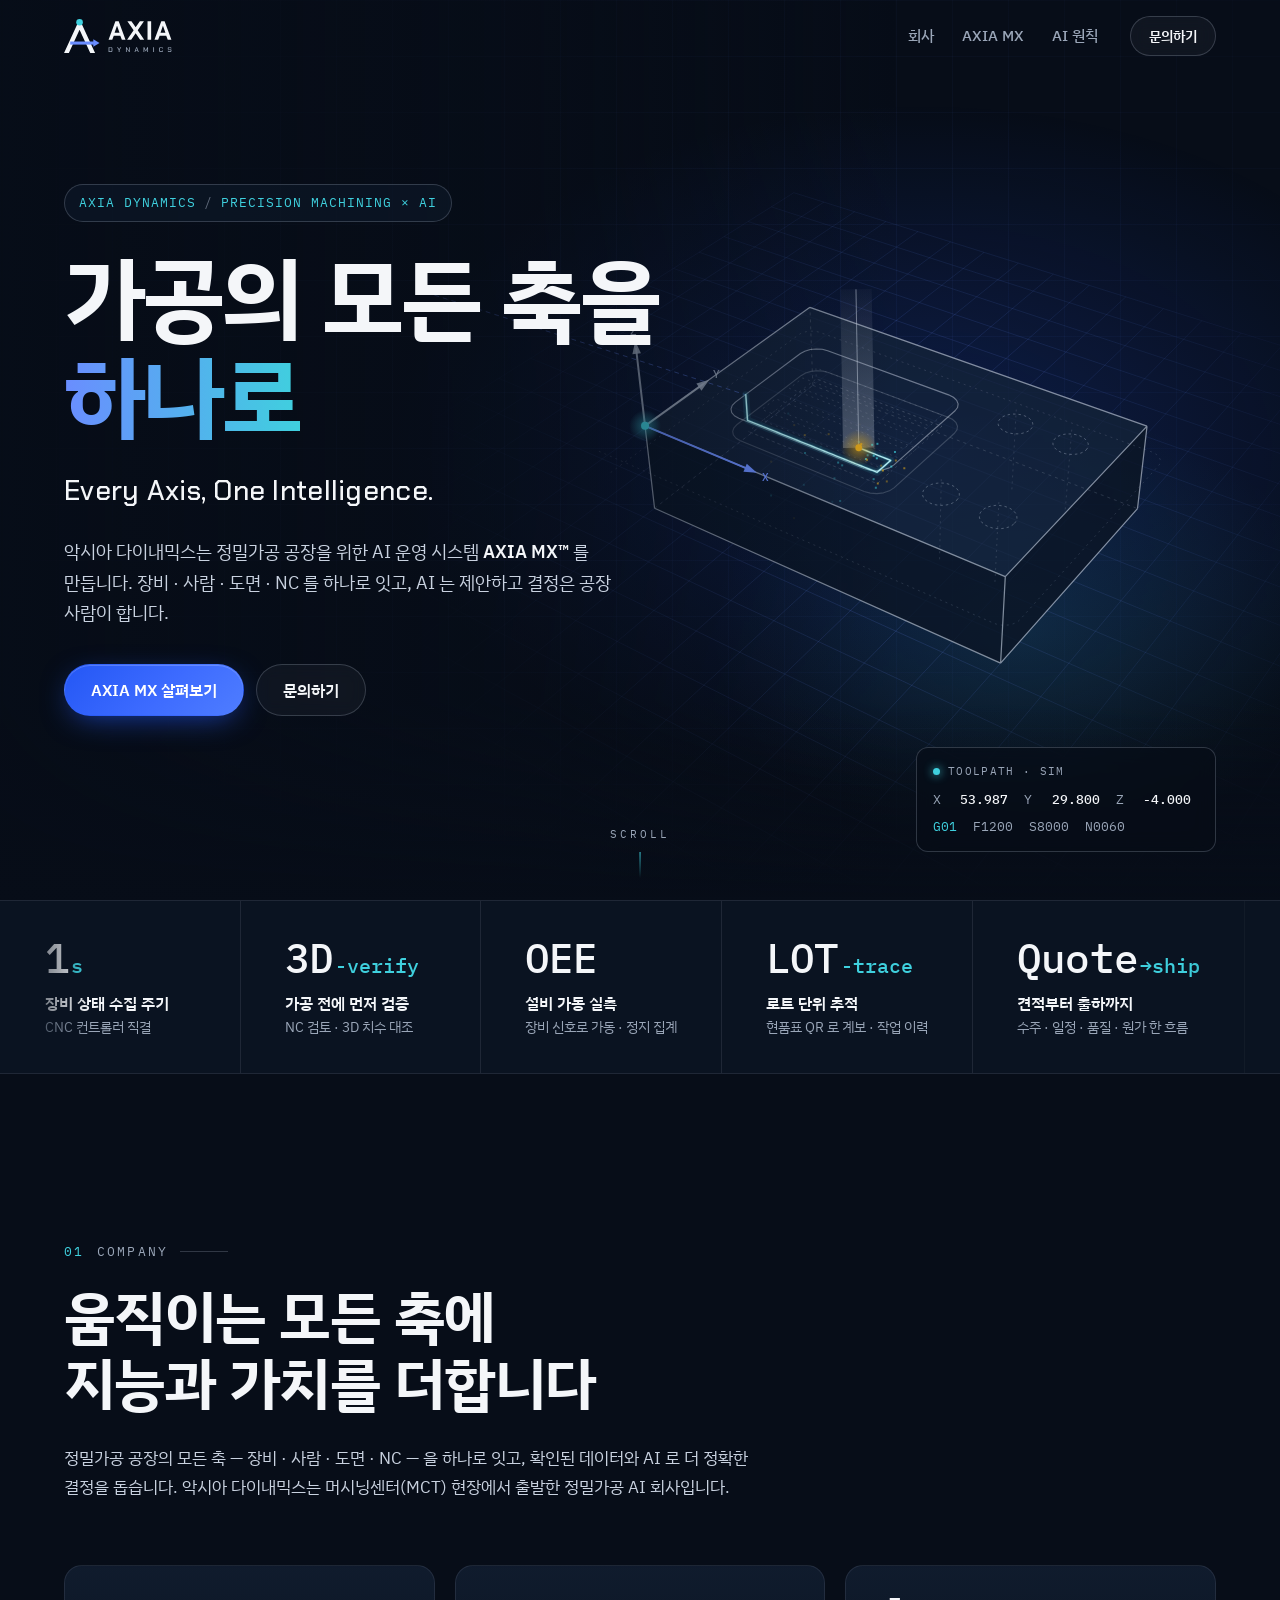
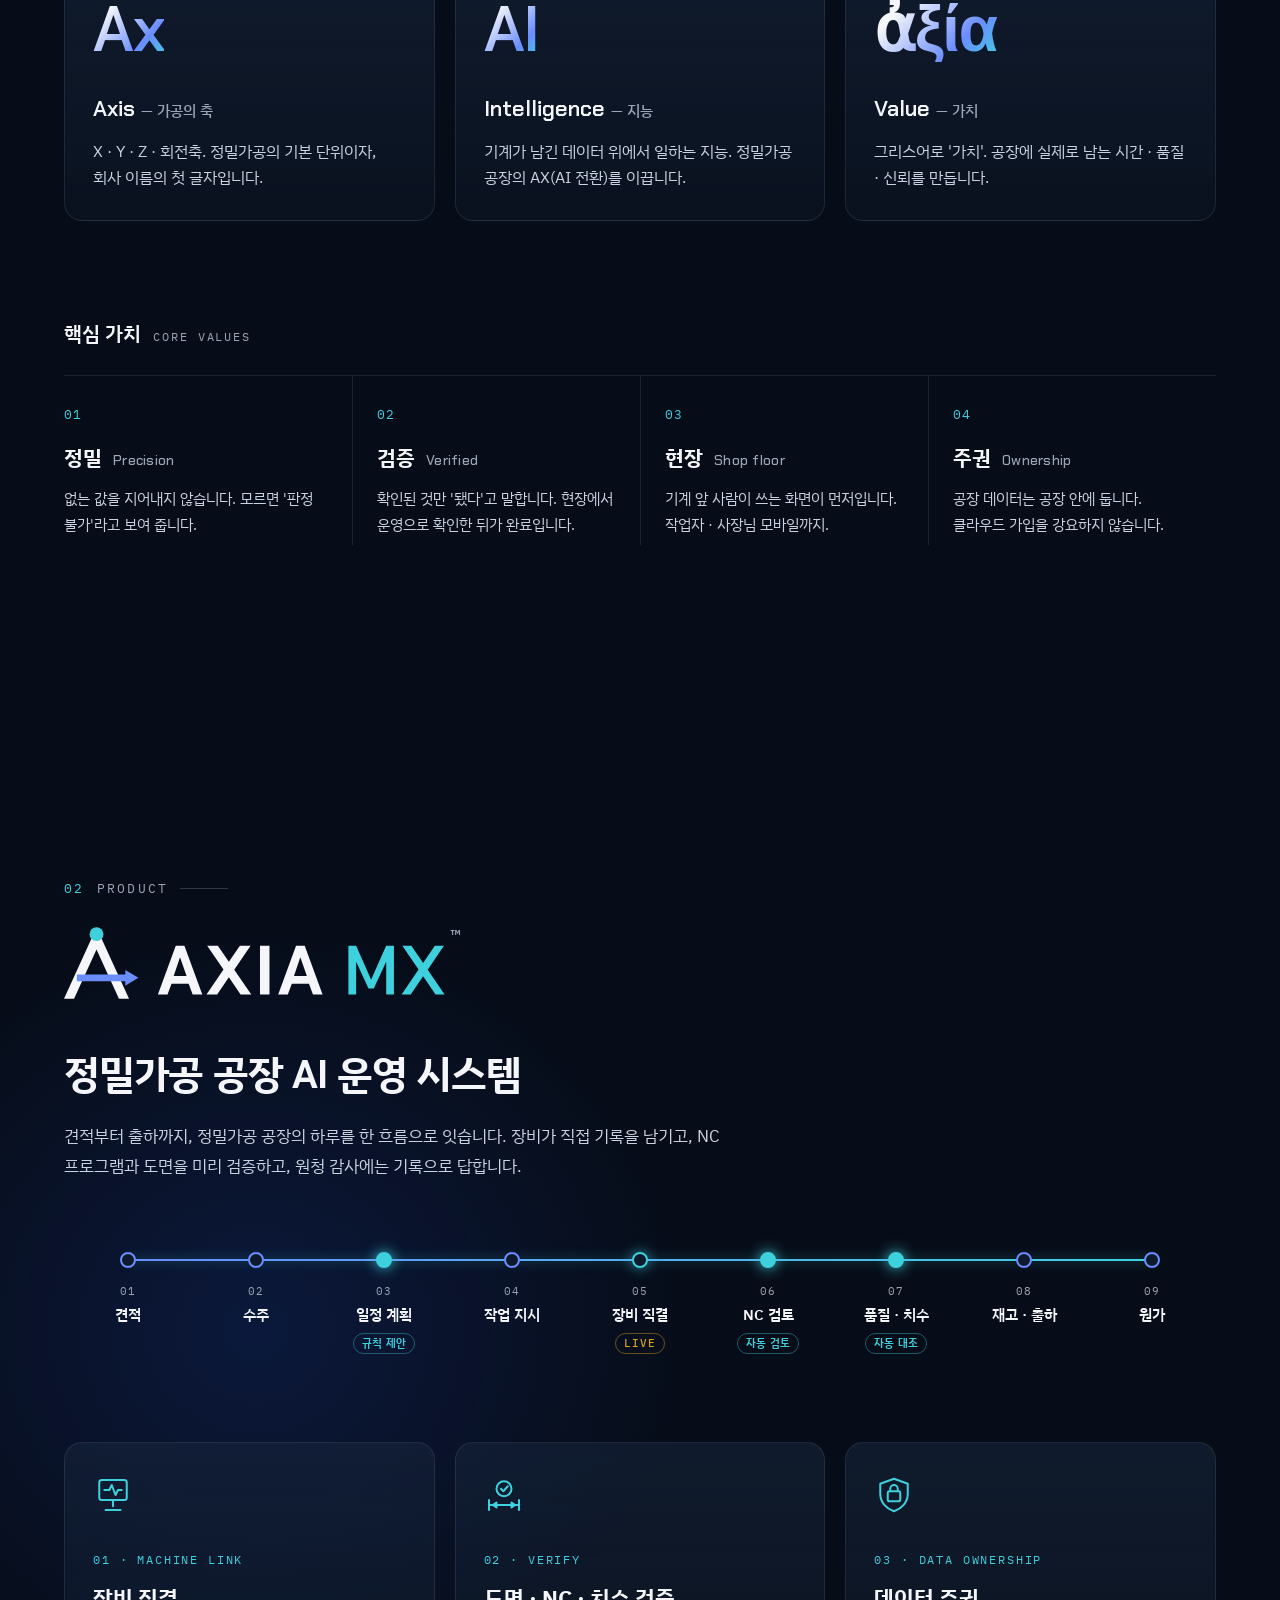
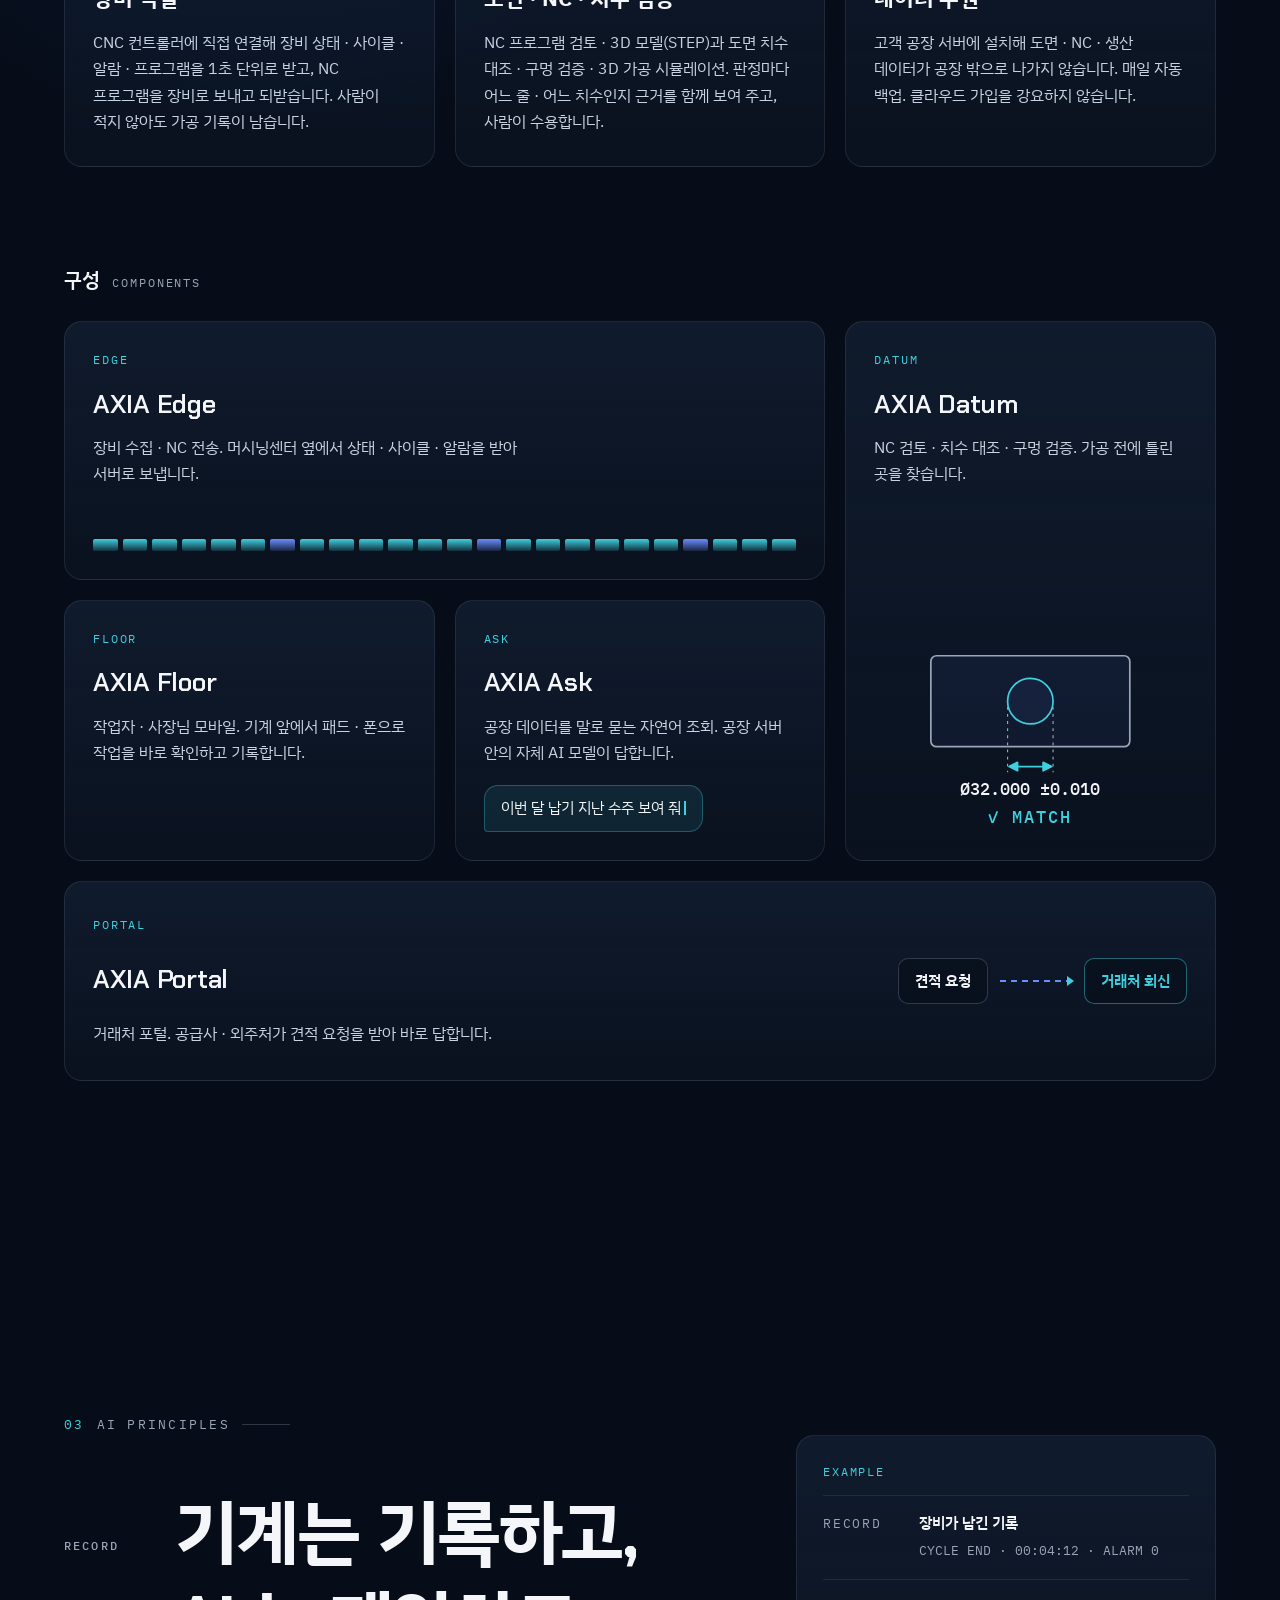
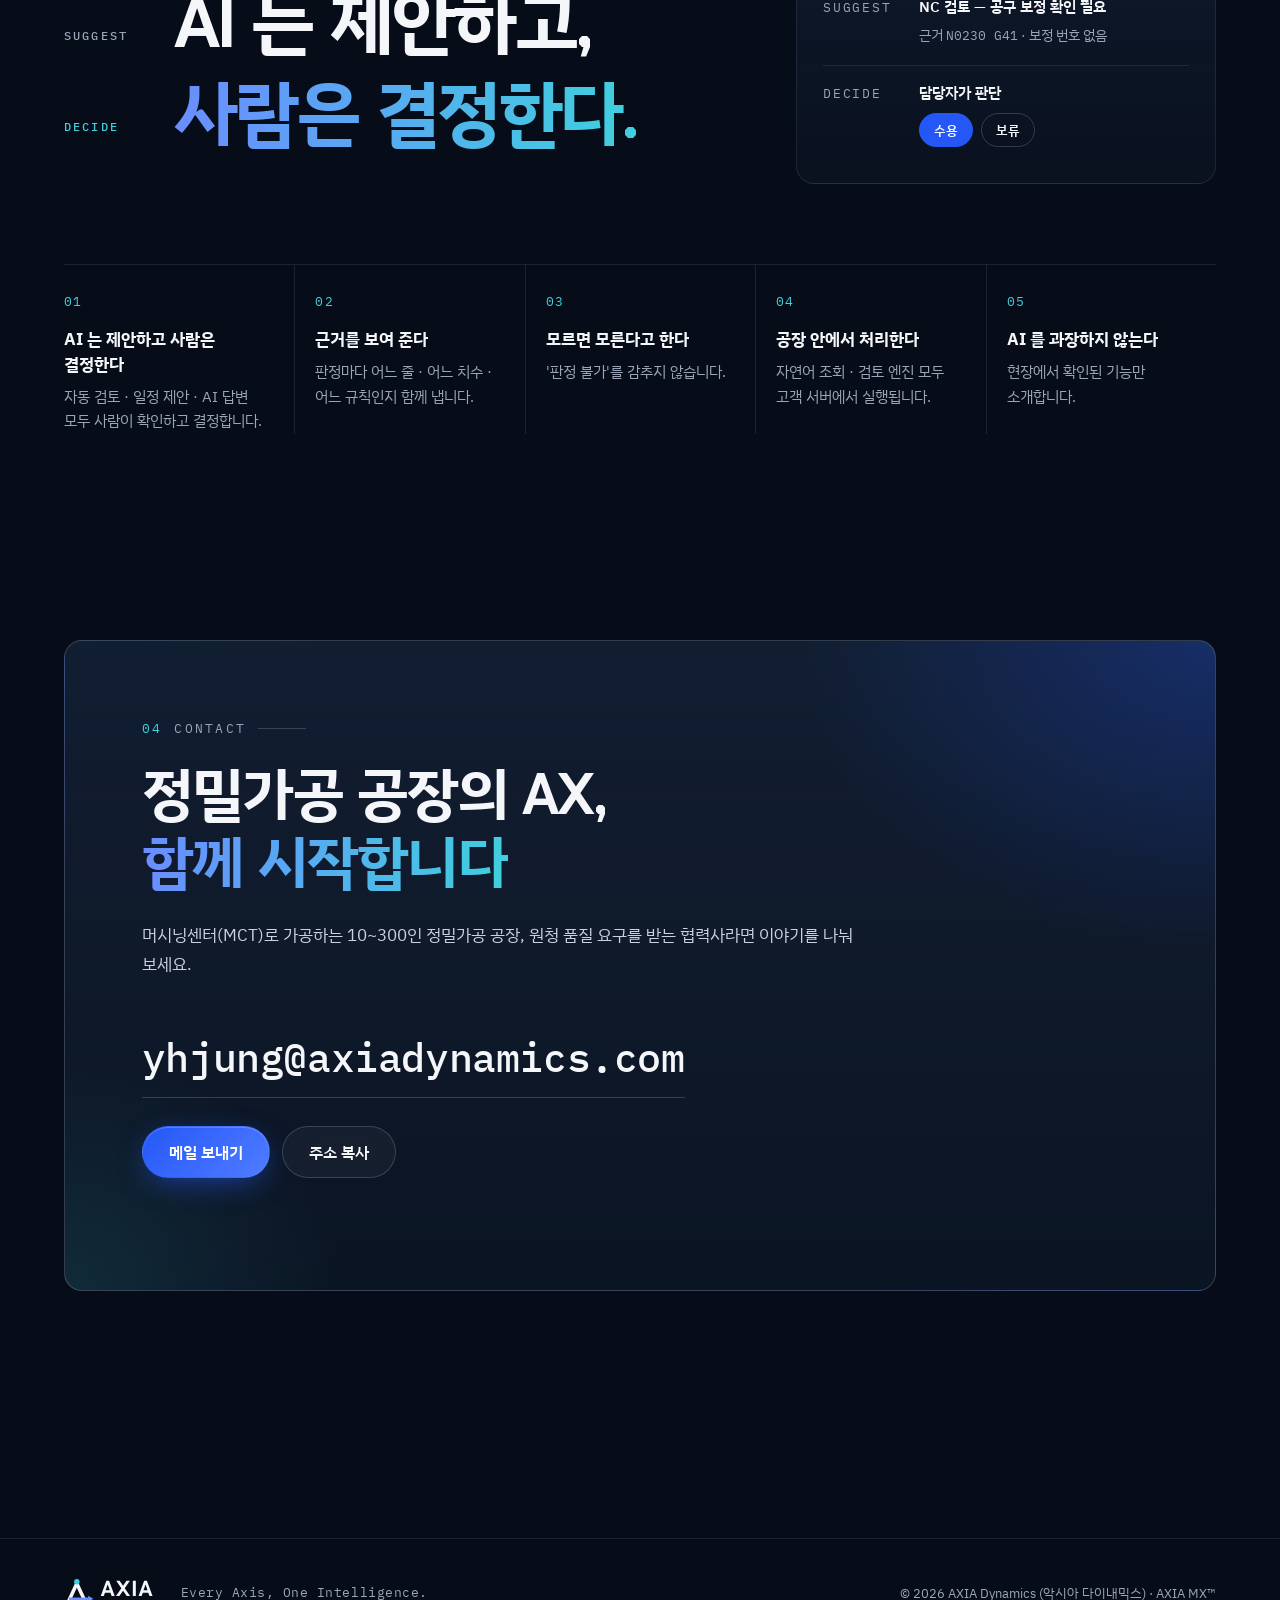
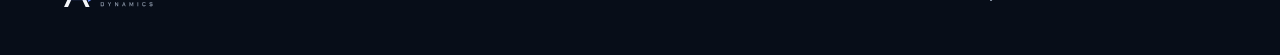
==== commit 20a8cd3b: "chore: CSS · JS 주소에 판 표시(?v=) — 새 글 + 캐시된 옛 CSS 로 깨지는 틈 막기 Co-Authored-By: Claude Opus 5.5 <noreply@" ====
--- a/index.html
+++ b/index.html
@@ -29,7 +29,7 @@
   <link rel="preconnect" href="https://fonts.googleapis.com">
   <link rel="preconnect" href="https://fonts.gstatic.com" crossorigin>
   <link rel="stylesheet" href="https://fonts.googleapis.com/css2?family=Chakra+Petch:wght@500;600;700&family=IBM+Plex+Mono:wght@400;500&family=IBM+Plex+Sans+KR:wght@400;500;600;700&display=swap">
-  <link rel="stylesheet" href="assets/site.css">
+  <link rel="stylesheet" href="assets/site.css?v=20261110">
 
   <!-- 문의 메일을 바꿀 때: yhjung@axiadynamics.com 다섯 군데를 모두 바꾼다 (README 참고) -->
   <script type="application/ld+json">
@@ -278,7 +278,7 @@
     </div>
   </footer>
 
-  <script src="assets/hero.js" defer></script>
-  <script src="assets/site.js" defer></script>
+  <script src="assets/hero.js?v=20261110" defer></script>
+  <script src="assets/site.js?v=20261110" defer></script>
 </body>
 </html>
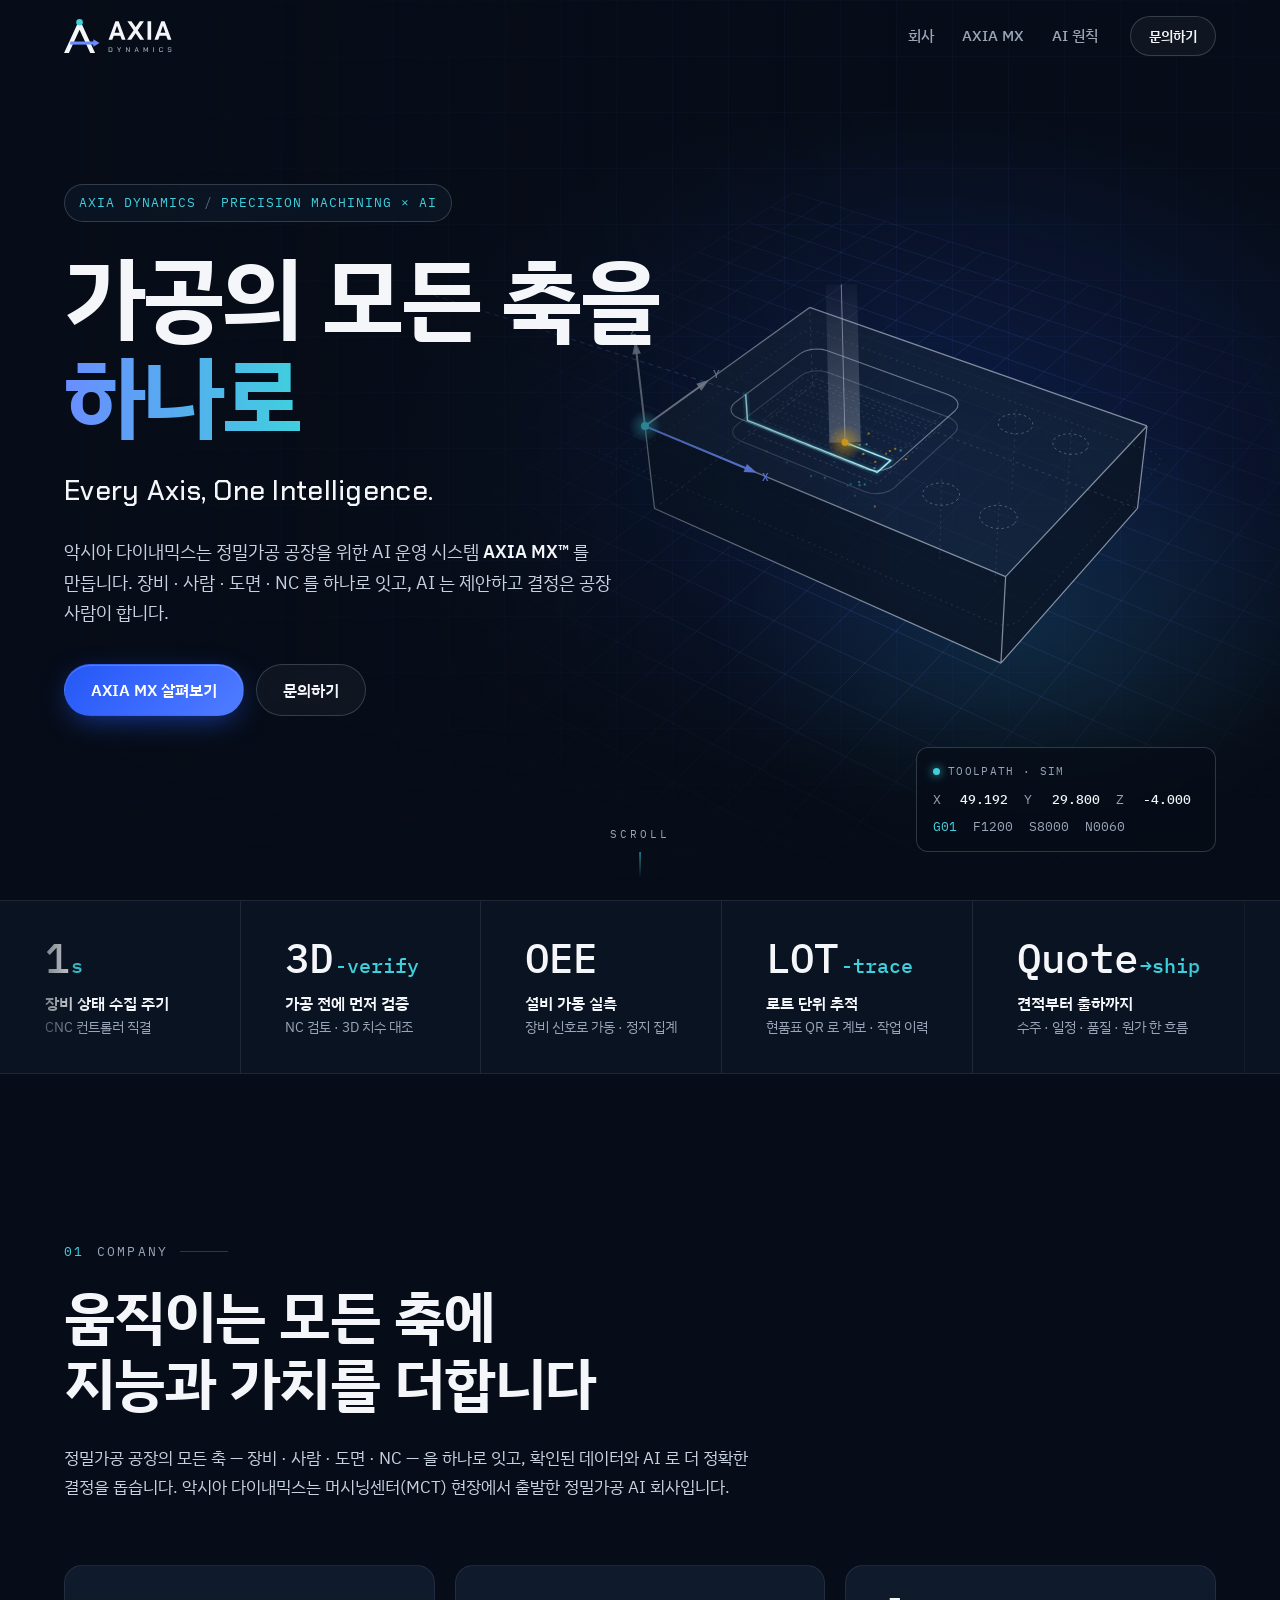
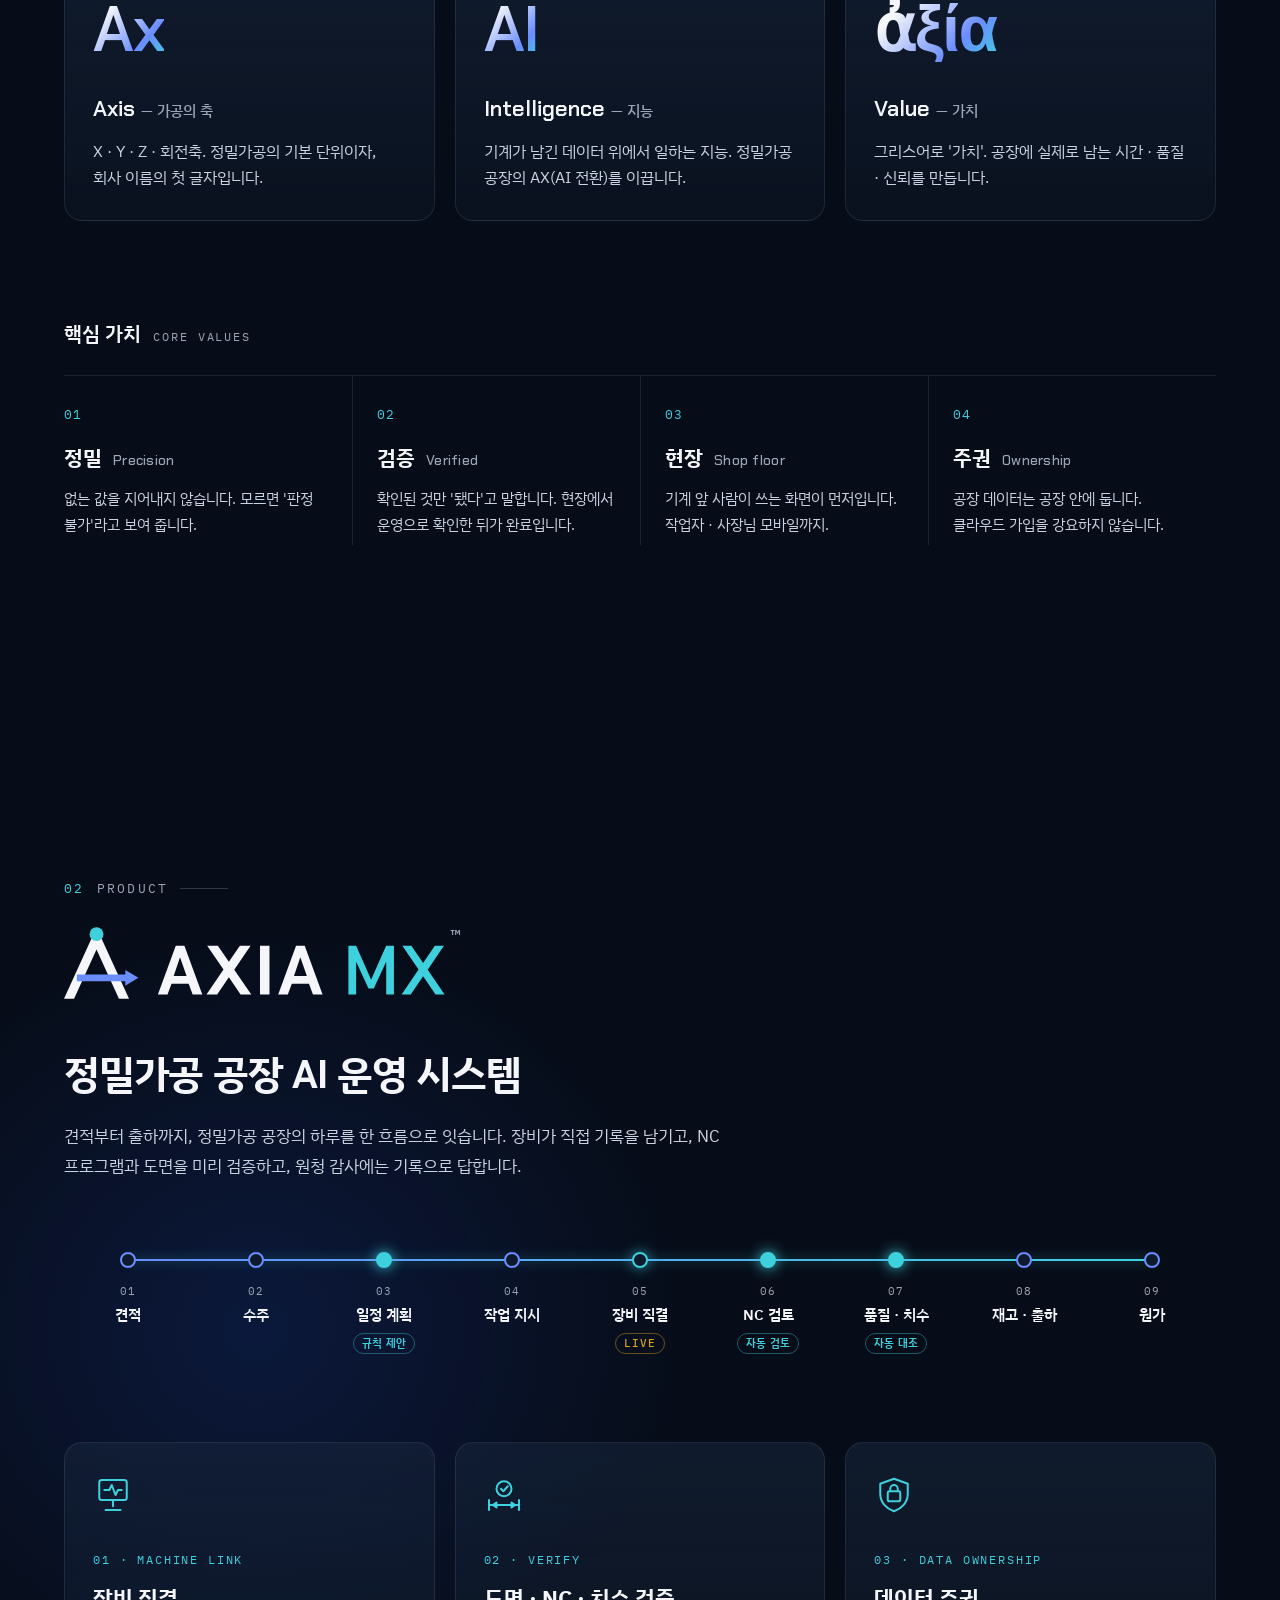
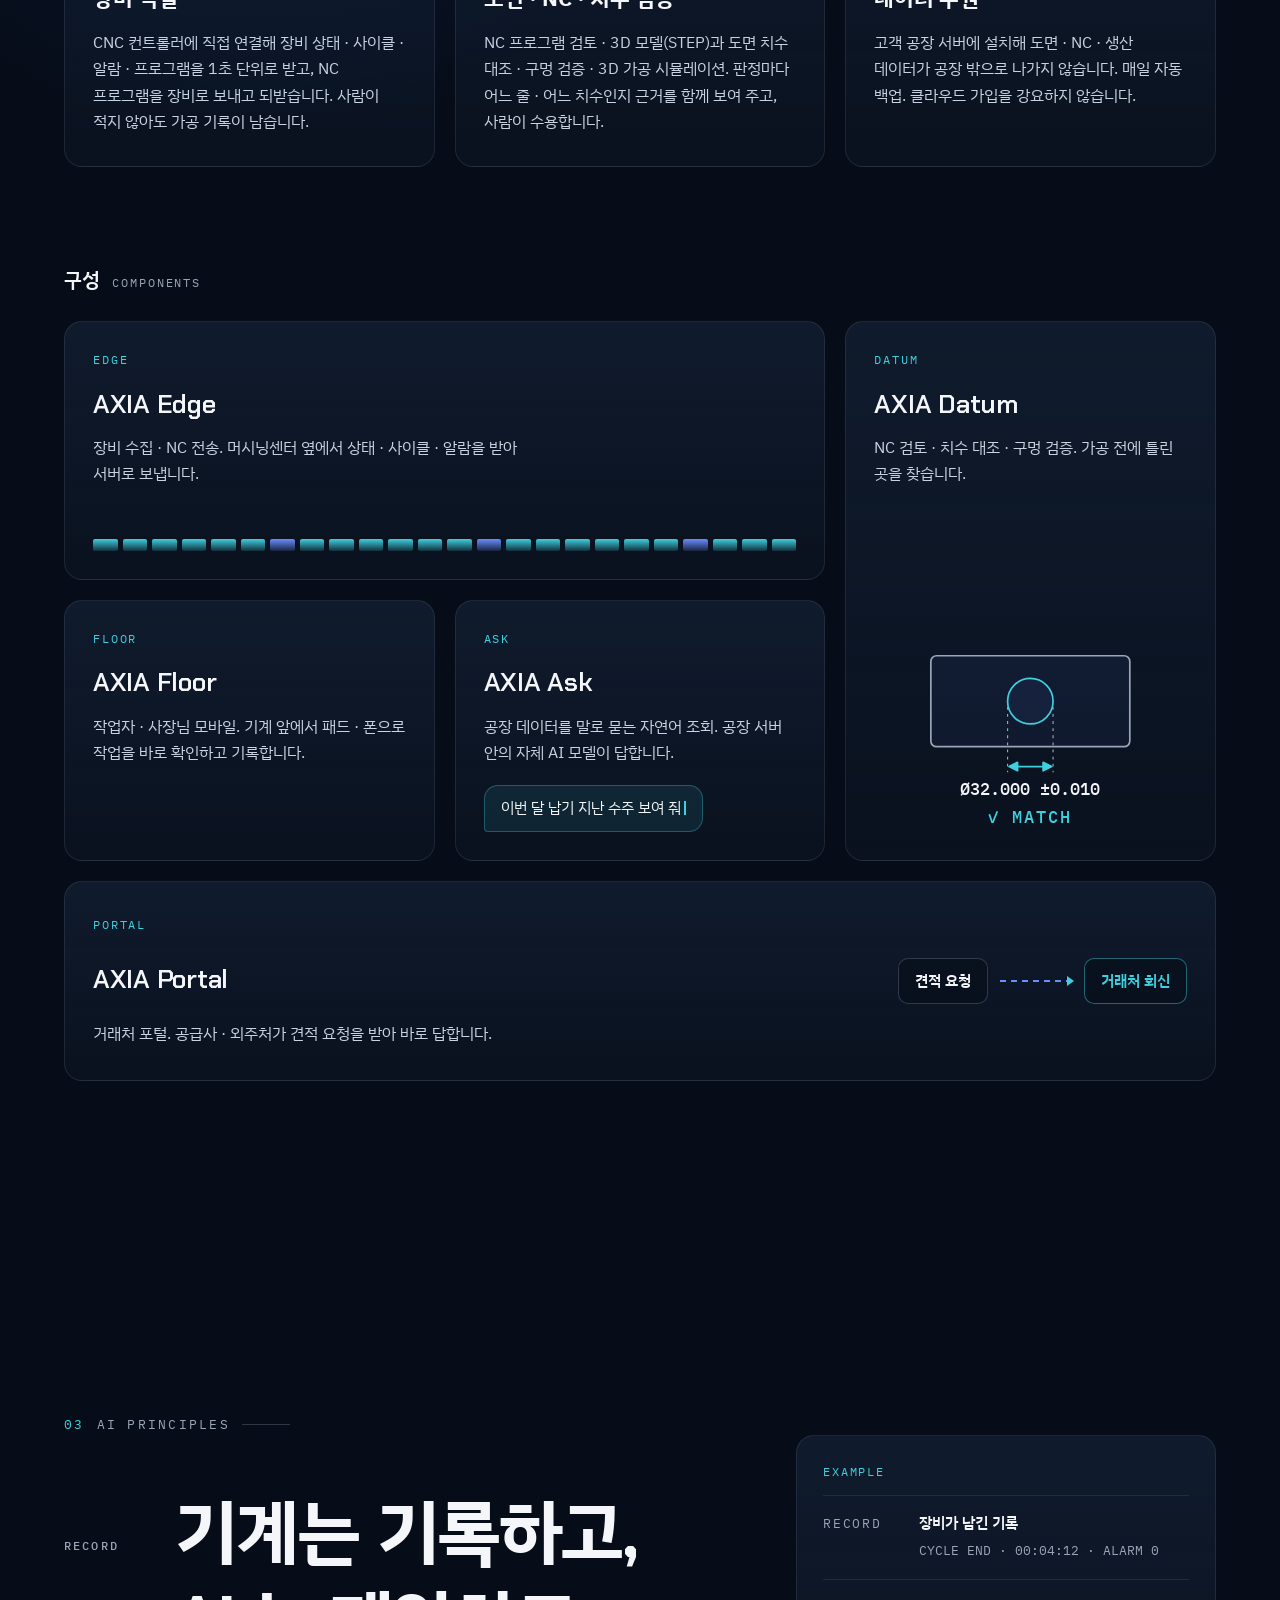
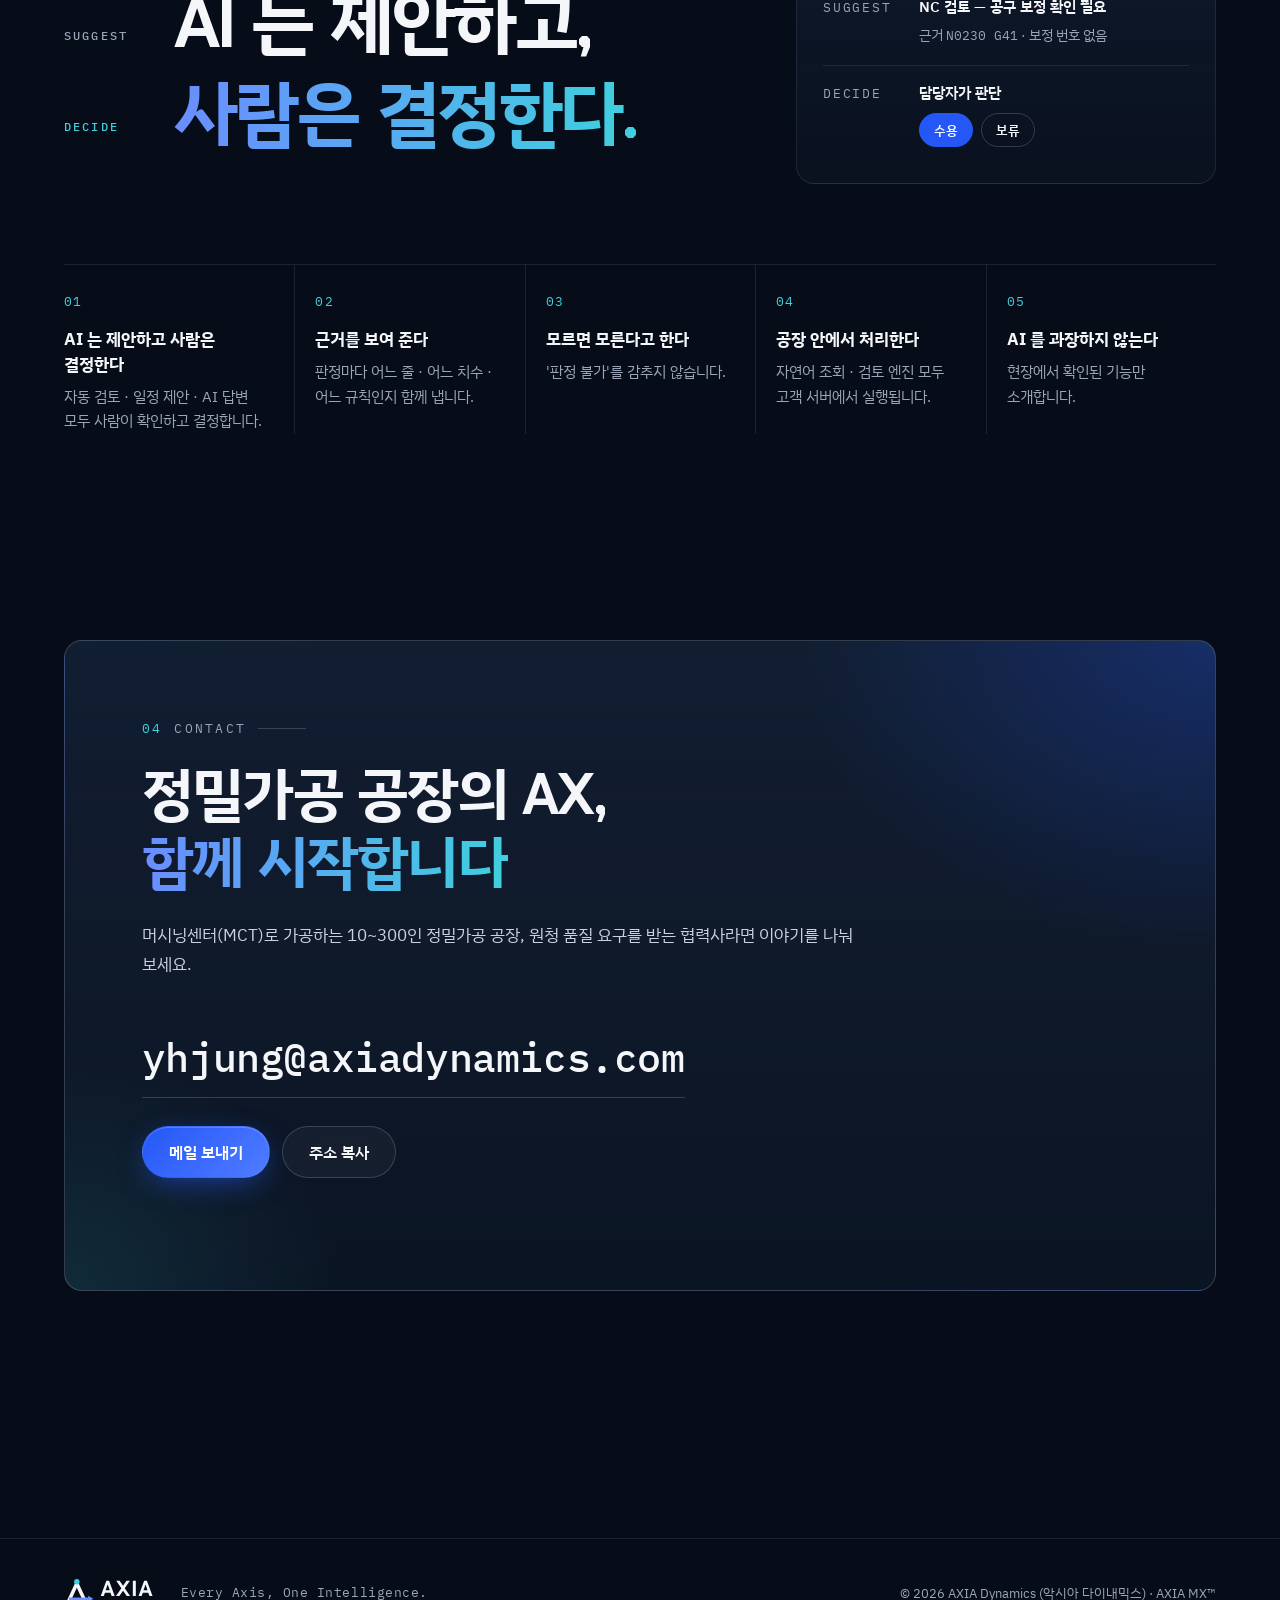
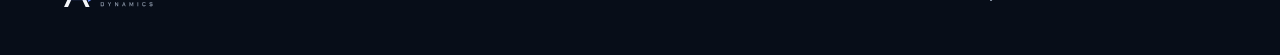
==== commit e1355183: "feat: 사실 띠에 구매 · 발주 두 칸 — RFQ→PO · Portal (8 → 10칸 · 폰 2열 5줄) Co-Authored-By: Claude Opus 5.5 <norep" ====
--- a/index.html
+++ b/index.html
@@ -95,6 +95,8 @@
           <div class="fact"><p class="fact-num mono">OEE</p><p class="fact-title">설비 가동 실측</p><p class="fact-sub">장비 신호로 가동 · 정지 집계</p></div>
           <div class="fact"><p class="fact-num mono">LOT<small>-trace</small></p><p class="fact-title">로트 단위 추적</p><p class="fact-sub">현품표 QR 로 계보 · 작업 이력</p></div>
           <div class="fact"><p class="fact-num mono">Quote<small>→ship</small></p><p class="fact-title">견적부터 출하까지</p><p class="fact-sub">수주 · 일정 · 품질 · 원가 한 흐름</p></div>
+          <div class="fact"><p class="fact-num mono">RFQ<small>→PO</small></p><p class="fact-title">견적 비교로 발주</p><p class="fact-sub">구매 요청 · 결재 · 발주 · 입고</p></div>
+          <div class="fact"><p class="fact-num mono">Portal</p><p class="fact-title">거래처 포털</p><p class="fact-sub">공급사 · 외주처가 견적 회신 · 발주 확인</p></div>
           <div class="fact"><p class="fact-num mono">Pad<small>+phone</small></p><p class="fact-title">현장에서 바로</p><p class="fact-sub">작업자 · 사장님 모바일 화면</p></div>
           <div class="fact"><p class="fact-num mono">On&#8209;prem</p><p class="fact-title">데이터는 공장 안에</p><p class="fact-sub">고객 서버 · 매일 자동 백업</p></div>
           <div class="fact"><p class="fact-num mono">Human<small>-in-the-loop</small></p><p class="fact-title">AI 는 제안 · 사람이 결정</p><p class="fact-sub">판정마다 근거 표시</p></div>
